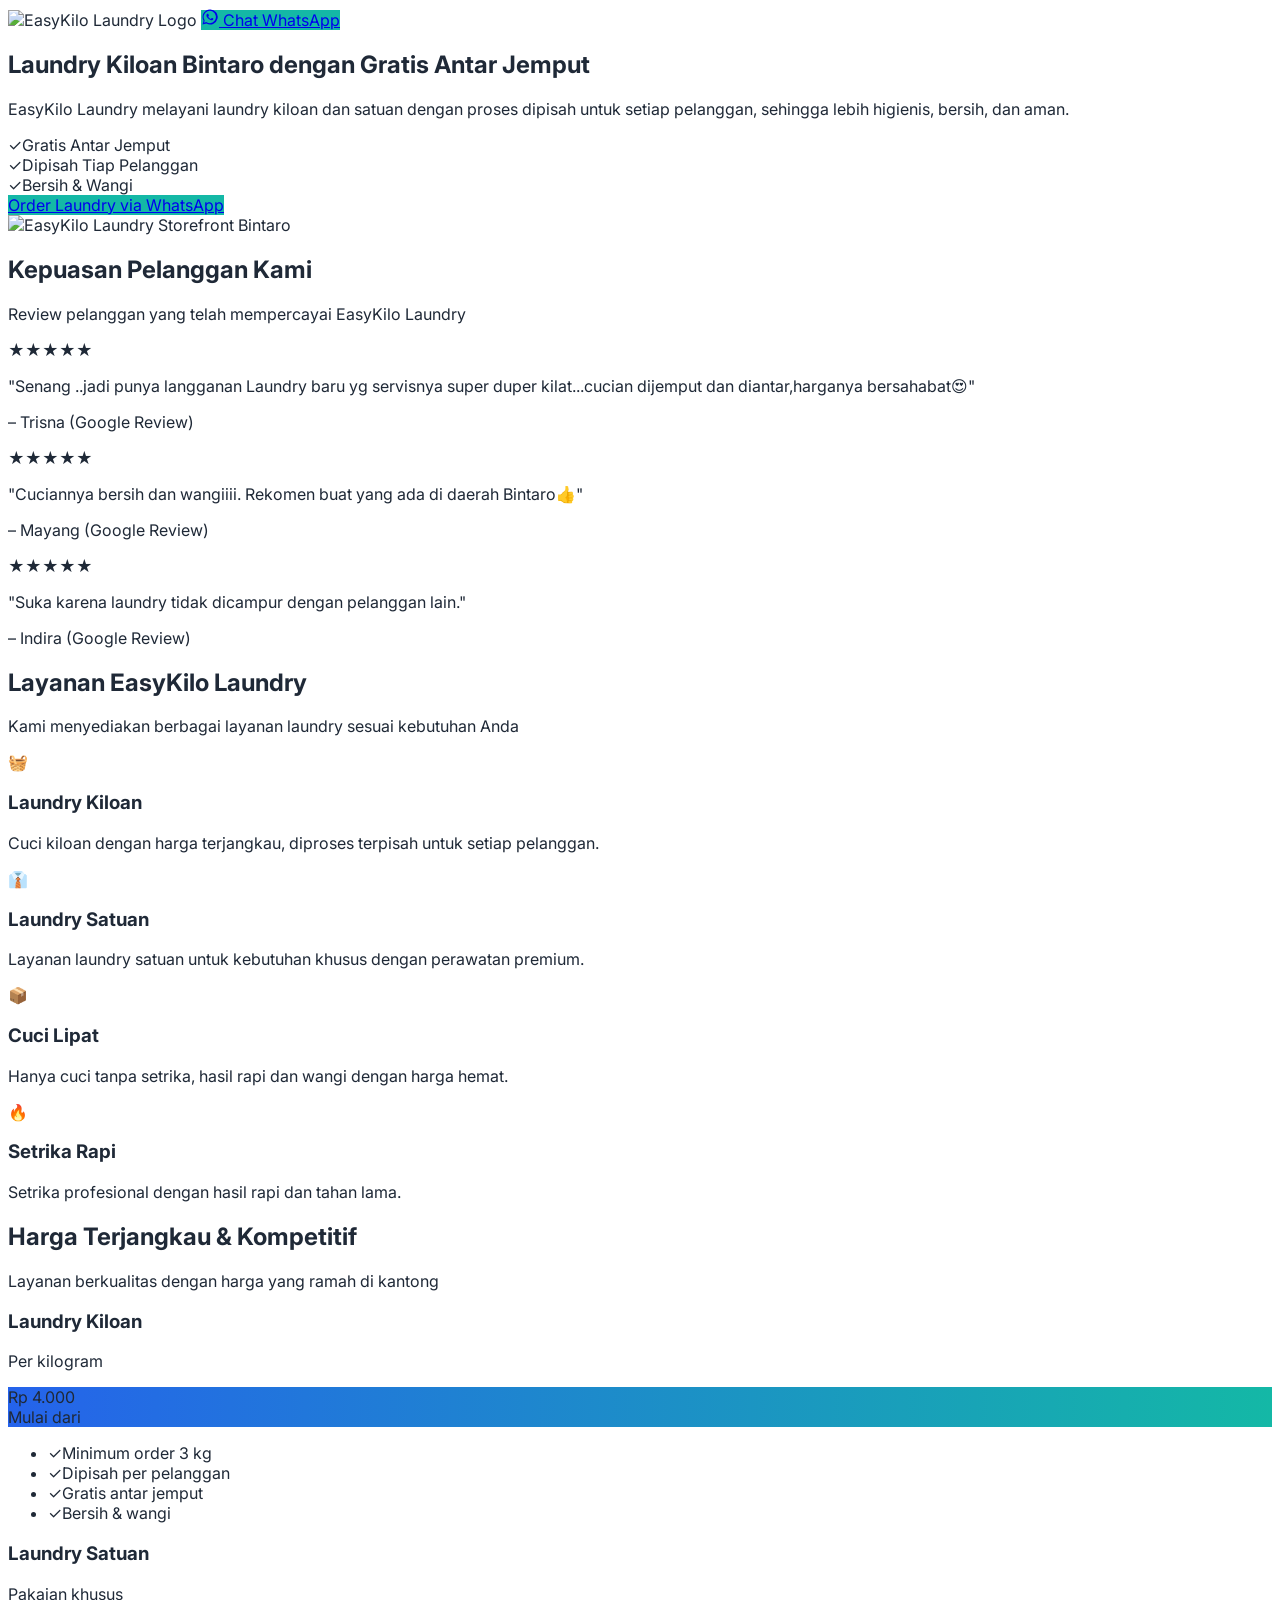
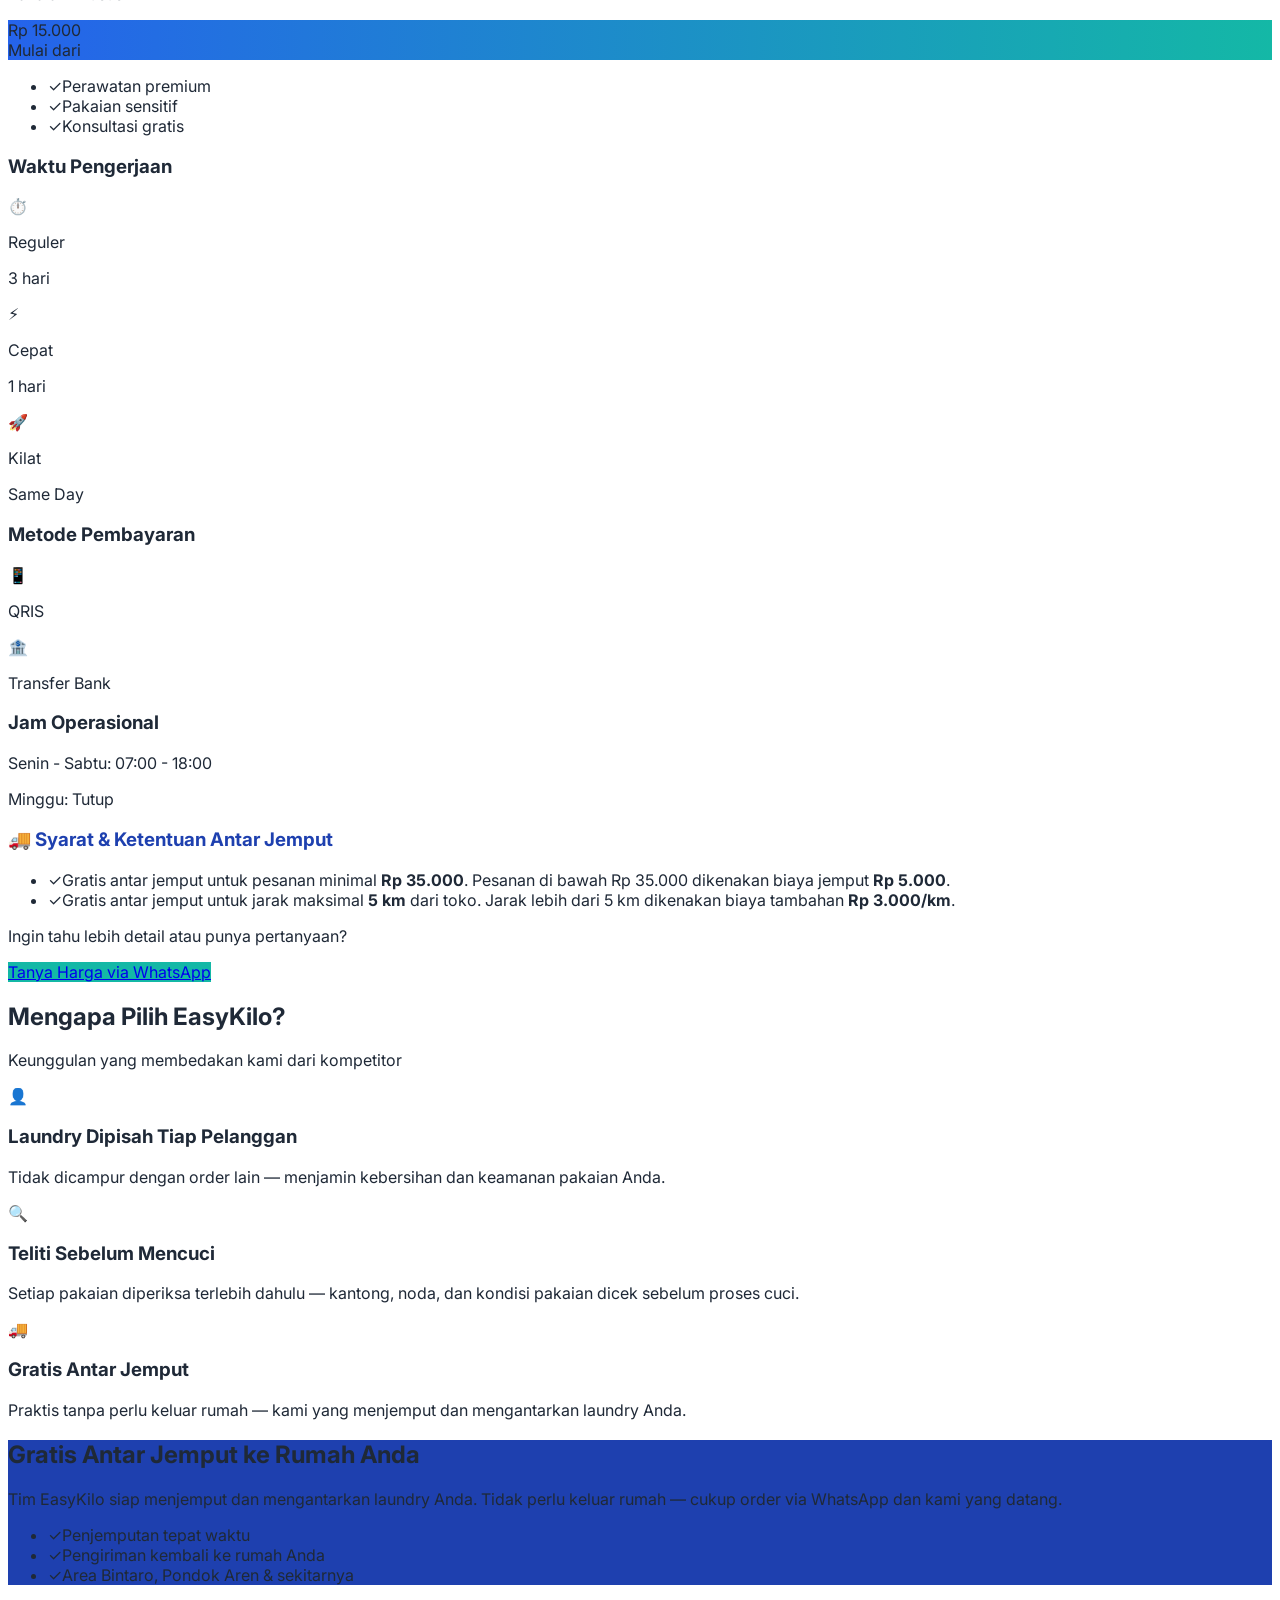
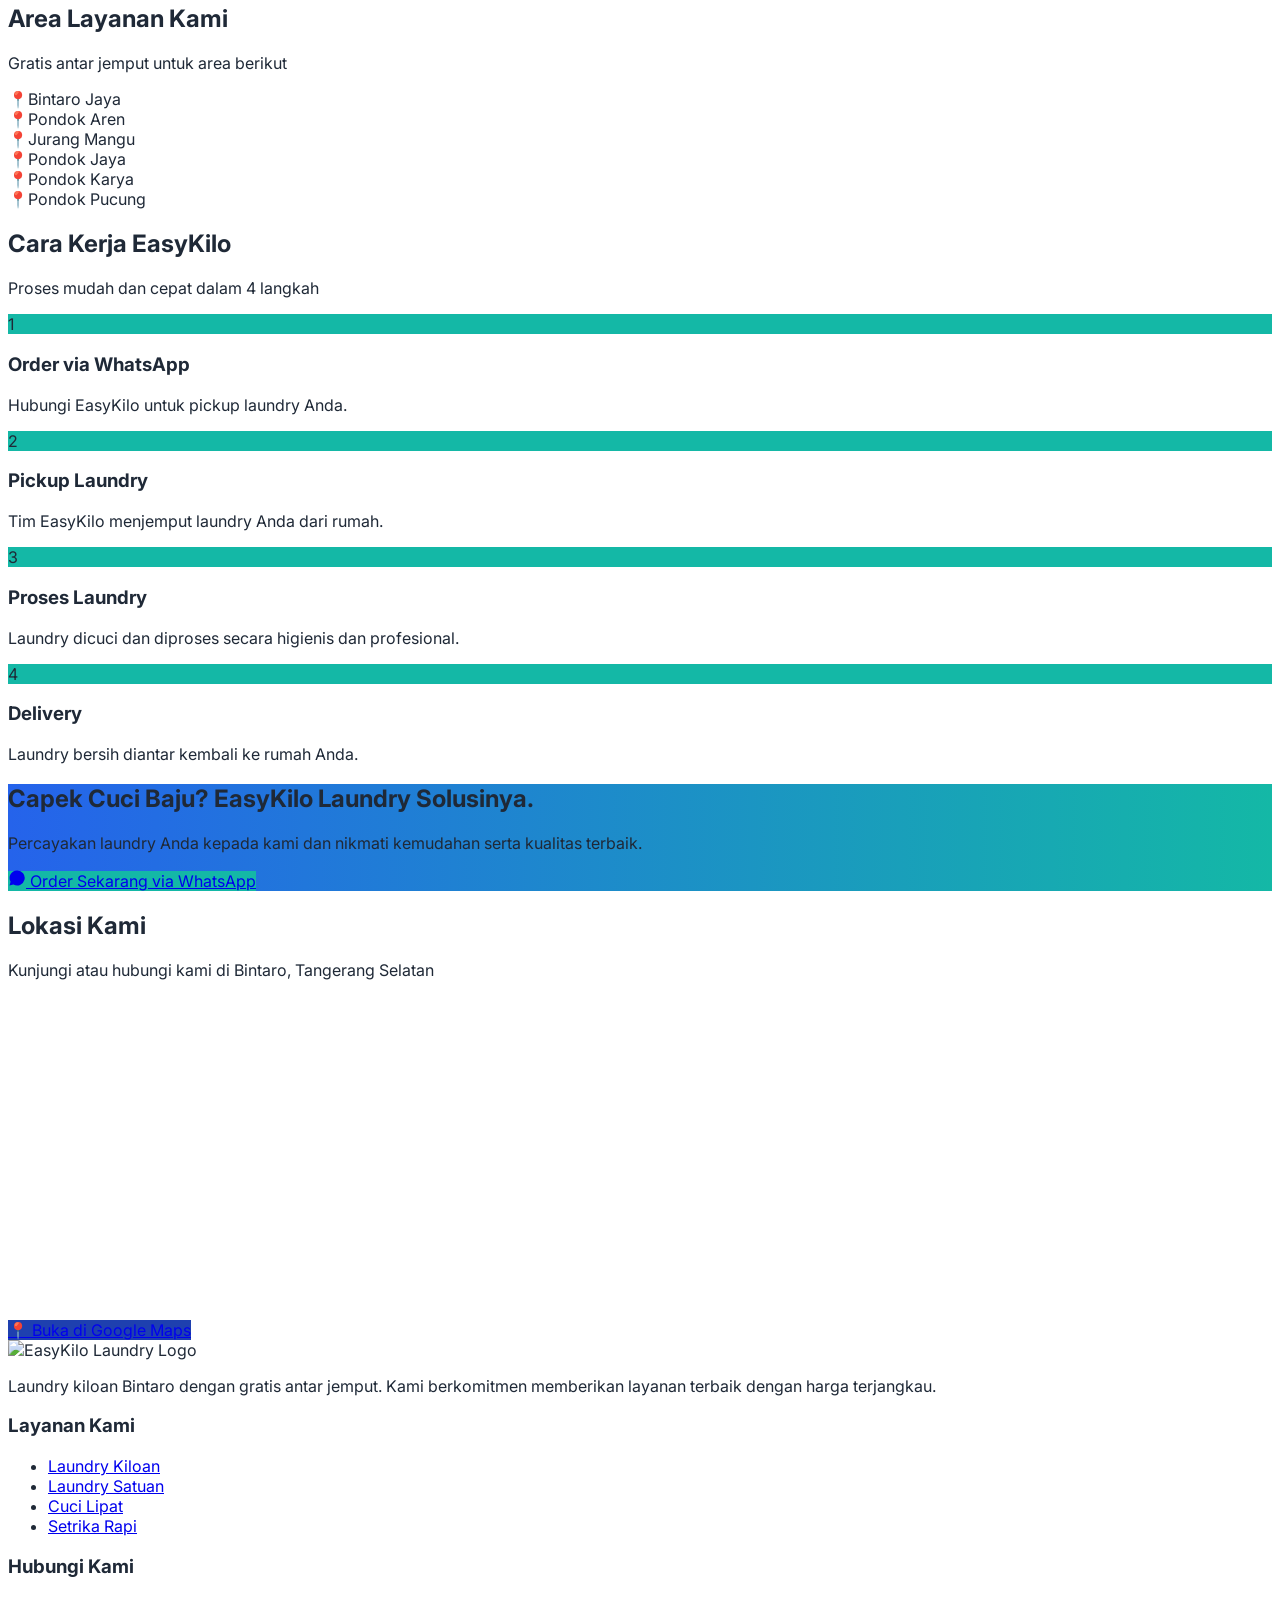
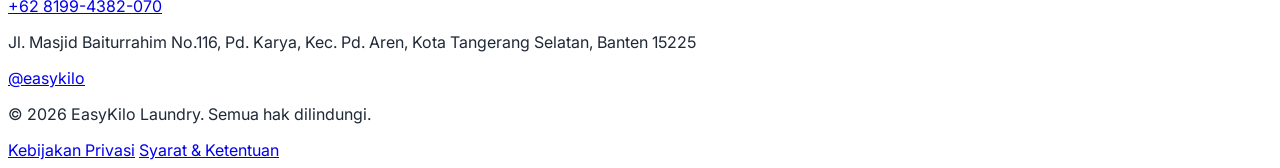
==== index.html @ 299d3d65 "Add EasyKilo Laundry landing page" ====
<!DOCTYPE html>
<html lang="id">
<head>
<meta charset="UTF-8">
<meta name="viewport" content="width=device-width, initial-scale=1.0">
<title>EasyKilo Laundry - Laundry Kiloan Bintaro</title>
<script src="https://cdn.tailwindcss.com"></script>
<link rel="preconnect" href="https://fonts.googleapis.com">
<link href="https://fonts.googleapis.com/css2?family=Inter:wght@400;500;600;700;800&display=swap" rel="stylesheet">
<style>
  :root{
    --primary:#1e40af;
    --accent:#14b8a6;
    --foreground:#1f2937;
    --muted-foreground:#6b7280;
    --border:#e5e7eb;
  }
  body{font-family:'Inter',ui-sans-serif,system-ui,sans-serif;color:var(--foreground);}
  .btn-accent{background:var(--accent);}
  .btn-accent:hover{background:#0d9488;}
  .text-primary{color:var(--primary);}
  .bg-primary{background:var(--primary);}
  .grad-primary-accent{background:linear-gradient(90deg,var(--primary),var(--accent));}
  .grad-hero{background:linear-gradient(90deg,#2563eb,var(--accent));}
</style>
</head>
<body class="bg-white">

<!-- Header -->
<header class="sticky top-0 z-50 bg-white border-b border-gray-200">
  <div class="max-w-6xl mx-auto px-6 py-3 flex items-center justify-between">
    <img src="https://d2xsxph8kpxj0f.cloudfront.net/310519663342687647/k55oYWnVLdCaBTB82cTr8m/EasyKiloLogo_3e64c313.png" alt="EasyKilo Laundry Logo" class="h-10 w-auto">
    <a href="https://wa.me/6281994382070?text=Halo%20EasyKilo%20Laundry%2C%20saya%20ingin%20memesan%20layanan%20laundry."
       class="btn-accent text-white font-semibold px-5 py-2.5 rounded-full flex items-center gap-2 text-sm">
      <svg width="18" height="18" viewBox="0 0 24 24" fill="currentColor"><path d="M12 2a10 10 0 0 0-8.6 15L2 22l5.2-1.4A10 10 0 1 0 12 2zm0 18.2c-1.6 0-3.2-.4-4.5-1.2l-.3-.2-3.1.8.8-3-.2-.3A8.2 8.2 0 1 1 12 20.2zm4.5-6.1c-.2-.1-1.4-.7-1.7-.8-.2-.1-.4-.1-.6.1-.2.2-.6.8-.8 1-.1.2-.3.2-.5.1-.2-.1-1-.4-1.9-1.2-.7-.6-1.2-1.4-1.3-1.6-.1-.2 0-.4.1-.5l.4-.4c.1-.1.2-.3.3-.4.1-.2 0-.3 0-.4-.1-.1-.6-1.4-.8-1.9-.2-.5-.4-.4-.6-.4h-.5c-.2 0-.4.1-.6.3-.2.2-.8.8-.8 1.9s.8 2.2.9 2.4c.1.2 1.6 2.4 3.8 3.4.5.2.9.4 1.3.5.5.2 1 .1 1.4.1.4-.1 1.4-.6 1.6-1.1.2-.5.2-1 .1-1.1-.1-.1-.2-.2-.4-.3z"/></svg>
      Chat WhatsApp
    </a>
  </div>
</header>

<!-- Hero -->
<section class="bg-slate-50">
  <div class="max-w-6xl mx-auto px-6 py-16 grid md:grid-cols-2 gap-10 items-center">
    <div>
      <h1 class="text-4xl md:text-5xl font-extrabold leading-tight mb-6">Laundry Kiloan Bintaro dengan Gratis Antar Jemput</h1>
      <p class="text-gray-600 text-lg mb-6">EasyKilo Laundry melayani laundry kiloan dan satuan dengan proses dipisah untuk setiap pelanggan, sehingga lebih higienis, bersih, dan aman.</p>
      <div class="space-y-3 mb-6">
        <div class="flex items-center gap-3 bg-white border border-gray-200 rounded-full px-5 py-3">
          <span class="text-teal-500">&#10003;</span><span class="font-medium">Gratis Antar Jemput</span>
        </div>
        <div class="flex items-center gap-3 bg-white border border-gray-200 rounded-full px-5 py-3">
          <span class="text-teal-500">&#10003;</span><span class="font-medium">Dipisah Tiap Pelanggan</span>
        </div>
        <div class="flex items-center gap-3 bg-white border border-gray-200 rounded-full px-5 py-3">
          <span class="text-teal-500">&#10003;</span><span class="font-medium">Bersih &amp; Wangi</span>
        </div>
      </div>
      <a href="https://wa.me/6281994382070?text=Halo%20EasyKilo%20Laundry%2C%20saya%20ingin%20memesan%20layanan%20laundry."
         class="btn-accent inline-block text-white font-semibold px-8 py-4 rounded-xl">Order Laundry via WhatsApp</a>
    </div>
    <div>
      <img src="https://d2xsxph8kpxj0f.cloudfront.net/310519663342687647/k55oYWnVLdCaBTB82cTr8m/image0_514cd879.jpeg"
           alt="EasyKilo Laundry Storefront Bintaro" class="rounded-2xl w-full object-cover shadow-lg">
    </div>
  </div>
</section>

<!-- Testimonials -->
<section class="max-w-4xl mx-auto px-6 py-20 text-center">
  <h2 class="text-3xl md:text-4xl font-extrabold mb-3">Kepuasan Pelanggan Kami</h2>
  <p class="text-gray-500 mb-12">Review pelanggan yang telah mempercayai EasyKilo Laundry</p>
  <div class="space-y-6 text-left">
    <div class="border border-gray-200 rounded-2xl p-6">
      <div class="text-yellow-400 text-lg mb-3">&#9733;&#9733;&#9733;&#9733;&#9733;</div>
      <p class="italic text-gray-700 mb-3">"Senang ..jadi punya langganan Laundry baru yg servisnya super duper kilat...cucian dijemput dan diantar,harganya bersahabat&#128525;"</p>
      <p class="font-semibold">– Trisna (Google Review)</p>
    </div>
    <div class="border border-gray-200 rounded-2xl p-6">
      <div class="text-yellow-400 text-lg mb-3">&#9733;&#9733;&#9733;&#9733;&#9733;</div>
      <p class="italic text-gray-700 mb-3">"Cuciannya bersih dan wangiiii. Rekomen buat yang ada di daerah Bintaro&#128077;"</p>
      <p class="font-semibold">– Mayang (Google Review)</p>
    </div>
    <div class="border border-gray-200 rounded-2xl p-6">
      <div class="text-yellow-400 text-lg mb-3">&#9733;&#9733;&#9733;&#9733;&#9733;</div>
      <p class="italic text-gray-700 mb-3">"Suka karena laundry tidak dicampur dengan pelanggan lain."</p>
      <p class="font-semibold">– Indira (Google Review)</p>
    </div>
  </div>
</section>

<!-- Services -->
<section class="bg-slate-50">
  <div class="max-w-6xl mx-auto px-6 py-20 text-center">
    <h2 class="text-3xl md:text-4xl font-extrabold mb-3">Layanan EasyKilo Laundry</h2>
    <p class="text-gray-500 mb-12">Kami menyediakan berbagai layanan laundry sesuai kebutuhan Anda</p>
    <div class="grid md:grid-cols-2 gap-6">
      <div class="bg-white rounded-2xl p-8">
        <div class="text-5xl mb-4">&#129530;</div>
        <h3 class="text-xl font-bold mb-2">Laundry Kiloan</h3>
        <p class="text-gray-500">Cuci kiloan dengan harga terjangkau, diproses terpisah untuk setiap pelanggan.</p>
      </div>
      <div class="bg-white rounded-2xl p-8">
        <div class="text-5xl mb-4">&#128084;</div>
        <h3 class="text-xl font-bold mb-2">Laundry Satuan</h3>
        <p class="text-gray-500">Layanan laundry satuan untuk kebutuhan khusus dengan perawatan premium.</p>
      </div>
      <div class="bg-white rounded-2xl p-8">
        <div class="text-5xl mb-4">&#128230;</div>
        <h3 class="text-xl font-bold mb-2">Cuci Lipat</h3>
        <p class="text-gray-500">Hanya cuci tanpa setrika, hasil rapi dan wangi dengan harga hemat.</p>
      </div>
      <div class="bg-white rounded-2xl p-8">
        <div class="text-5xl mb-4">&#128293;</div>
        <h3 class="text-xl font-bold mb-2">Setrika Rapi</h3>
        <p class="text-gray-500">Setrika profesional dengan hasil rapi dan tahan lama.</p>
      </div>
    </div>
  </div>
</section>

<!-- Pricing -->
<section class="bg-gradient-to-b from-white to-teal-50">
  <div class="max-w-4xl mx-auto px-6 py-20 text-center">
    <h2 class="text-3xl md:text-4xl font-extrabold mb-3">Harga Terjangkau &amp; Kompetitif</h2>
    <p class="text-gray-500 mb-12">Layanan berkualitas dengan harga yang ramah di kantong</p>

    <div class="bg-white rounded-3xl shadow-sm p-8 text-left space-y-10">

      <!-- kiloan -->
      <div class="bg-slate-50 rounded-2xl p-6">
        <h3 class="text-xl font-bold text-center mb-1">Laundry Kiloan</h3>
        <p class="text-gray-500 text-center mb-4">Per kilogram</p>
        <div class="grad-hero rounded-xl text-white text-center py-8 mb-4">
          <div class="text-4xl font-extrabold">Rp 4.000</div>
          <div class="text-sm opacity-90">Mulai dari</div>
        </div>
        <ul class="space-y-2 text-gray-700">
          <li class="flex gap-2 items-center"><span class="text-teal-500">&#10003;</span>Minimum order 3 kg</li>
          <li class="flex gap-2 items-center"><span class="text-teal-500">&#10003;</span>Dipisah per pelanggan</li>
          <li class="flex gap-2 items-center"><span class="text-teal-500">&#10003;</span>Gratis antar jemput</li>
          <li class="flex gap-2 items-center"><span class="text-teal-500">&#10003;</span>Bersih &amp; wangi</li>
        </ul>
      </div>

      <!-- satuan -->
      <div class="bg-slate-50 rounded-2xl p-6">
        <h3 class="text-xl font-bold text-center mb-1">Laundry Satuan</h3>
        <p class="text-gray-500 text-center mb-4">Pakaian khusus</p>
        <div class="grad-hero rounded-xl text-white text-center py-8 mb-4">
          <div class="text-4xl font-extrabold">Rp 15.000</div>
          <div class="text-sm opacity-90">Mulai dari</div>
        </div>
        <ul class="space-y-2 text-gray-700">
          <li class="flex gap-2 items-center"><span class="text-teal-500">&#10003;</span>Perawatan premium</li>
          <li class="flex gap-2 items-center"><span class="text-teal-500">&#10003;</span>Pakaian sensitif</li>
          <li class="flex gap-2 items-center"><span class="text-teal-500">&#10003;</span>Konsultasi gratis</li>
        </ul>
      </div>

      <!-- waktu pengerjaan -->
      <div>
        <h3 class="text-xl font-bold text-center mb-6">Waktu Pengerjaan</h3>
        <div class="grid sm:grid-cols-3 gap-4">
          <div class="border border-gray-200 rounded-xl text-center py-6">
            <div class="text-3xl mb-2">&#9201;&#65039;</div>
            <p class="font-semibold">Reguler</p>
            <p class="text-teal-500 font-bold text-lg">3 hari</p>
          </div>
          <div class="border border-gray-200 rounded-xl text-center py-6">
            <div class="text-3xl mb-2">&#9889;</div>
            <p class="font-semibold">Cepat</p>
            <p class="text-teal-500 font-bold text-lg">1 hari</p>
          </div>
          <div class="border border-gray-200 rounded-xl text-center py-6">
            <div class="text-3xl mb-2">&#128640;</div>
            <p class="font-semibold">Kilat</p>
            <p class="text-teal-500 font-bold text-lg">Same Day</p>
          </div>
        </div>
      </div>

      <div class="grid sm:grid-cols-2 gap-6">
        <div>
          <h3 class="font-bold mb-3">Metode Pembayaran</h3>
          <div class="flex gap-6">
            <div class="text-center"><div class="text-2xl">&#128241;</div><p class="text-sm">QRIS</p></div>
            <div class="text-center"><div class="text-2xl">&#127974;</div><p class="text-sm">Transfer Bank</p></div>
          </div>
        </div>
        <div>
          <h3 class="font-bold mb-3">Jam Operasional</h3>
          <p class="text-sm text-gray-600">Senin - Sabtu: <span class="font-semibold text-gray-900">07:00 - 18:00</span></p>
          <p class="text-sm text-gray-600">Minggu: <span class="font-semibold text-gray-900">Tutup</span></p>
        </div>
      </div>

      <div class="bg-blue-50 border border-blue-100 rounded-2xl p-6">
        <h3 class="text-primary font-bold flex items-center gap-2 mb-3">&#128666; Syarat &amp; Ketentuan Antar Jemput</h3>
        <ul class="space-y-2 text-gray-700 text-sm">
          <li class="flex gap-2"><span class="text-teal-500">&#10003;</span>Gratis antar jemput untuk pesanan minimal <b>Rp 35.000</b>. Pesanan di bawah Rp 35.000 dikenakan biaya jemput <b>Rp 5.000</b>.</li>
          <li class="flex gap-2"><span class="text-teal-500">&#10003;</span>Gratis antar jemput untuk jarak maksimal <b>5 km</b> dari toko. Jarak lebih dari 5 km dikenakan biaya tambahan <b>Rp 3.000/km</b>.</li>
        </ul>
      </div>

      <div class="text-center">
        <p class="text-gray-600 mb-4">Ingin tahu lebih detail atau punya pertanyaan?</p>
        <a href="https://wa.me/6281994382070?text=Halo%20EasyKilo%20Laundry%2C%20saya%20ingin%20memesan%20layanan%20laundry."
           class="btn-accent inline-block text-white font-semibold px-8 py-4 rounded-xl">Tanya Harga via WhatsApp</a>
      </div>
    </div>
  </div>
</section>

<!-- Why choose us -->
<section class="max-w-6xl mx-auto px-6 py-20 text-center">
  <h2 class="text-3xl md:text-4xl font-extrabold mb-3">Mengapa Pilih EasyKilo?</h2>
  <p class="text-gray-500 mb-12">Keunggulan yang membedakan kami dari kompetitor</p>
  <div class="grid md:grid-cols-3 gap-6 text-left">
    <div class="border border-gray-200 rounded-2xl p-8">
      <div class="text-teal-500 text-3xl mb-4">&#128100;</div>
      <h3 class="font-bold text-lg mb-2">Laundry Dipisah Tiap Pelanggan</h3>
      <p class="text-gray-500">Tidak dicampur dengan order lain — menjamin kebersihan dan keamanan pakaian Anda.</p>
    </div>
    <div class="border border-gray-200 rounded-2xl p-8">
      <div class="text-teal-500 text-3xl mb-4">&#128269;</div>
      <h3 class="font-bold text-lg mb-2">Teliti Sebelum Mencuci</h3>
      <p class="text-gray-500">Setiap pakaian diperiksa terlebih dahulu — kantong, noda, dan kondisi pakaian dicek sebelum proses cuci.</p>
    </div>
    <div class="border border-gray-200 rounded-2xl p-8">
      <div class="text-teal-500 text-3xl mb-4">&#128666;</div>
      <h3 class="font-bold text-lg mb-2">Gratis Antar Jemput</h3>
      <p class="text-gray-500">Praktis tanpa perlu keluar rumah — kami yang menjemput dan mengantarkan laundry Anda.</p>
    </div>
  </div>
</section>

<!-- Free pickup banner -->
<section class="bg-primary text-white">
  <div class="max-w-6xl mx-auto px-6 py-16">
    <h2 class="text-3xl md:text-4xl font-extrabold mb-4">Gratis Antar Jemput ke Rumah Anda</h2>
    <p class="text-blue-100 mb-6 max-w-2xl">Tim EasyKilo siap menjemput dan mengantarkan laundry Anda. Tidak perlu keluar rumah — cukup order via WhatsApp dan kami yang datang.</p>
    <ul class="space-y-3">
      <li class="flex gap-2 items-center"><span class="text-teal-300">&#10003;</span>Penjemputan tepat waktu</li>
      <li class="flex gap-2 items-center"><span class="text-teal-300">&#10003;</span>Pengiriman kembali ke rumah Anda</li>
      <li class="flex gap-2 items-center"><span class="text-teal-300">&#10003;</span>Area Bintaro, Pondok Aren &amp; sekitarnya</li>
    </ul>
  </div>
</section>

<!-- Service area -->
<section class="bg-slate-50">
  <div class="max-w-4xl mx-auto px-6 py-20 text-center">
    <h2 class="text-3xl md:text-4xl font-extrabold mb-3">Area Layanan Kami</h2>
    <p class="text-gray-500 mb-10">Gratis antar jemput untuk area berikut</p>
    <div class="grid sm:grid-cols-2 gap-4 text-left">
      <div class="flex items-center gap-3 bg-blue-50 rounded-xl px-5 py-4"><span class="text-primary">&#128205;</span><span class="font-medium">Bintaro Jaya</span></div>
      <div class="flex items-center gap-3 bg-blue-50 rounded-xl px-5 py-4"><span class="text-primary">&#128205;</span><span class="font-medium">Pondok Aren</span></div>
      <div class="flex items-center gap-3 bg-blue-50 rounded-xl px-5 py-4"><span class="text-primary">&#128205;</span><span class="font-medium">Jurang Mangu</span></div>
      <div class="flex items-center gap-3 bg-blue-50 rounded-xl px-5 py-4"><span class="text-primary">&#128205;</span><span class="font-medium">Pondok Jaya</span></div>
      <div class="flex items-center gap-3 bg-blue-50 rounded-xl px-5 py-4"><span class="text-primary">&#128205;</span><span class="font-medium">Pondok Karya</span></div>
      <div class="flex items-center gap-3 bg-blue-50 rounded-xl px-5 py-4"><span class="text-primary">&#128205;</span><span class="font-medium">Pondok Pucung</span></div>
    </div>
  </div>
</section>

<!-- How it works -->
<section class="max-w-5xl mx-auto px-6 py-20 text-center">
  <h2 class="text-3xl md:text-4xl font-extrabold mb-3">Cara Kerja EasyKilo</h2>
  <p class="text-gray-500 mb-12">Proses mudah dan cepat dalam 4 langkah</p>
  <div class="space-y-6 text-center">
    <div class="border-2 border-teal-400 rounded-2xl p-8">
      <div class="w-12 h-12 mx-auto mb-4 rounded-full btn-accent text-white font-bold flex items-center justify-center">1</div>
      <h3 class="font-bold text-lg mb-2">Order via WhatsApp</h3>
      <p class="text-gray-500">Hubungi EasyKilo untuk pickup laundry Anda.</p>
    </div>
    <div class="border-2 border-teal-400 rounded-2xl p-8">
      <div class="w-12 h-12 mx-auto mb-4 rounded-full btn-accent text-white font-bold flex items-center justify-center">2</div>
      <h3 class="font-bold text-lg mb-2">Pickup Laundry</h3>
      <p class="text-gray-500">Tim EasyKilo menjemput laundry Anda dari rumah.</p>
    </div>
    <div class="border-2 border-teal-400 rounded-2xl p-8">
      <div class="w-12 h-12 mx-auto mb-4 rounded-full btn-accent text-white font-bold flex items-center justify-center">3</div>
      <h3 class="font-bold text-lg mb-2">Proses Laundry</h3>
      <p class="text-gray-500">Laundry dicuci dan diproses secara higienis dan profesional.</p>
    </div>
    <div class="border-2 border-teal-400 rounded-2xl p-8">
      <div class="w-12 h-12 mx-auto mb-4 rounded-full btn-accent text-white font-bold flex items-center justify-center">4</div>
      <h3 class="font-bold text-lg mb-2">Delivery</h3>
      <p class="text-gray-500">Laundry bersih diantar kembali ke rumah Anda.</p>
    </div>
  </div>
</section>

<!-- CTA -->
<section class="grad-hero text-white text-center">
  <div class="max-w-3xl mx-auto px-6 py-20">
    <h2 class="text-3xl md:text-4xl font-extrabold mb-4">Capek Cuci Baju? EasyKilo Laundry Solusinya.</h2>
    <p class="text-blue-50 mb-8">Percayakan laundry Anda kepada kami dan nikmati kemudahan serta kualitas terbaik.</p>
    <a href="https://wa.me/6281994382070?text=Halo%20EasyKilo%20Laundry%2C%20saya%20ingin%20memesan%20layanan%20laundry."
       class="btn-accent inline-flex items-center gap-2 text-white font-semibold px-8 py-4 rounded-xl">
      <svg width="18" height="18" viewBox="0 0 24 24" fill="currentColor"><path d="M12 2a10 10 0 0 0-8.6 15L2 22l5.2-1.4A10 10 0 1 0 12 2z"/></svg>
      Order Sekarang via WhatsApp
    </a>
  </div>
</section>

<!-- Location -->
<section class="max-w-4xl mx-auto px-6 py-20 text-center">
  <h2 class="text-3xl md:text-4xl font-extrabold mb-3">Lokasi Kami</h2>
  <p class="text-gray-500 mb-8">Kunjungi atau hubungi kami di Bintaro, Tangerang Selatan</p>
  <div class="rounded-2xl overflow-hidden border border-gray-200 mb-6">
    <iframe
      title="Lokasi EasyKilo Laundry"
      src="https://www.google.com/maps?q=Jl.+Masjid+Baiturrahim+No.116,+Pd.+Karya,+Kec.+Pd.+Aren,+Kota+Tangerang+Selatan,+Banten+15225&output=embed"
      width="100%" height="320" style="border:0" loading="lazy"></iframe>
  </div>
  <a href="https://maps.app.goo.gl/ArpCv793omY31z9A6"
     class="bg-primary inline-flex items-center gap-2 text-white font-semibold px-8 py-4 rounded-xl">
    &#128205; Buka di Google Maps
  </a>
</section>

<!-- Footer -->
<footer class="bg-slate-900 text-gray-300">
  <div class="max-w-6xl mx-auto px-6 py-16 grid md:grid-cols-3 gap-10">
    <div>
      <img src="https://d2xsxph8kpxj0f.cloudfront.net/310519663342687647/k55oYWnVLdCaBTB82cTr8m/EasyKiloLogo_3e64c313.png" alt="EasyKilo Laundry Logo" class="h-10 w-auto mb-4">
      <p class="text-sm text-gray-400">Laundry kiloan Bintaro dengan gratis antar jemput. Kami berkomitmen memberikan layanan terbaik dengan harga terjangkau.</p>
    </div>
    <div>
      <h3 class="text-white font-bold mb-4">Layanan Kami</h3>
      <ul class="space-y-2 text-sm">
        <li><a href="#" class="hover:text-white">Laundry Kiloan</a></li>
        <li><a href="#" class="hover:text-white">Laundry Satuan</a></li>
        <li><a href="#" class="hover:text-white">Cuci Lipat</a></li>
        <li><a href="#" class="hover:text-white">Setrika Rapi</a></li>
      </ul>
    </div>
    <div>
      <h3 class="text-white font-bold mb-4">Hubungi Kami</h3>
      <p class="text-sm mb-2">
        <a href="https://wa.me/6281994382070?text=Halo%20EasyKilo%20Laundry%2C%20saya%20ingin%20memesan%20layanan%20laundry." class="hover:text-white">+62 8199-4382-070</a>
      </p>
      <p class="text-sm mb-2">Jl. Masjid Baiturrahim No.116, Pd. Karya, Kec. Pd. Aren, Kota Tangerang Selatan, Banten 15225</p>
      <p class="text-sm"><a href="https://www.instagram.com/easykilo/" class="hover:text-white">@easykilo</a></p>
    </div>
  </div>
  <div class="border-t border-slate-800">
    <div class="max-w-6xl mx-auto px-6 py-6 flex flex-col sm:flex-row justify-between items-center gap-3 text-xs text-gray-500">
      <p>&copy; 2026 EasyKilo Laundry. Semua hak dilindungi.</p>
      <div class="flex gap-4">
        <a href="/privacy-policy" class="hover:text-white">Kebijakan Privasi</a>
        <a href="/terms-of-service" class="hover:text-white">Syarat &amp; Ketentuan</a>
      </div>
    </div>
  </div>
</footer>

</body>
</html>
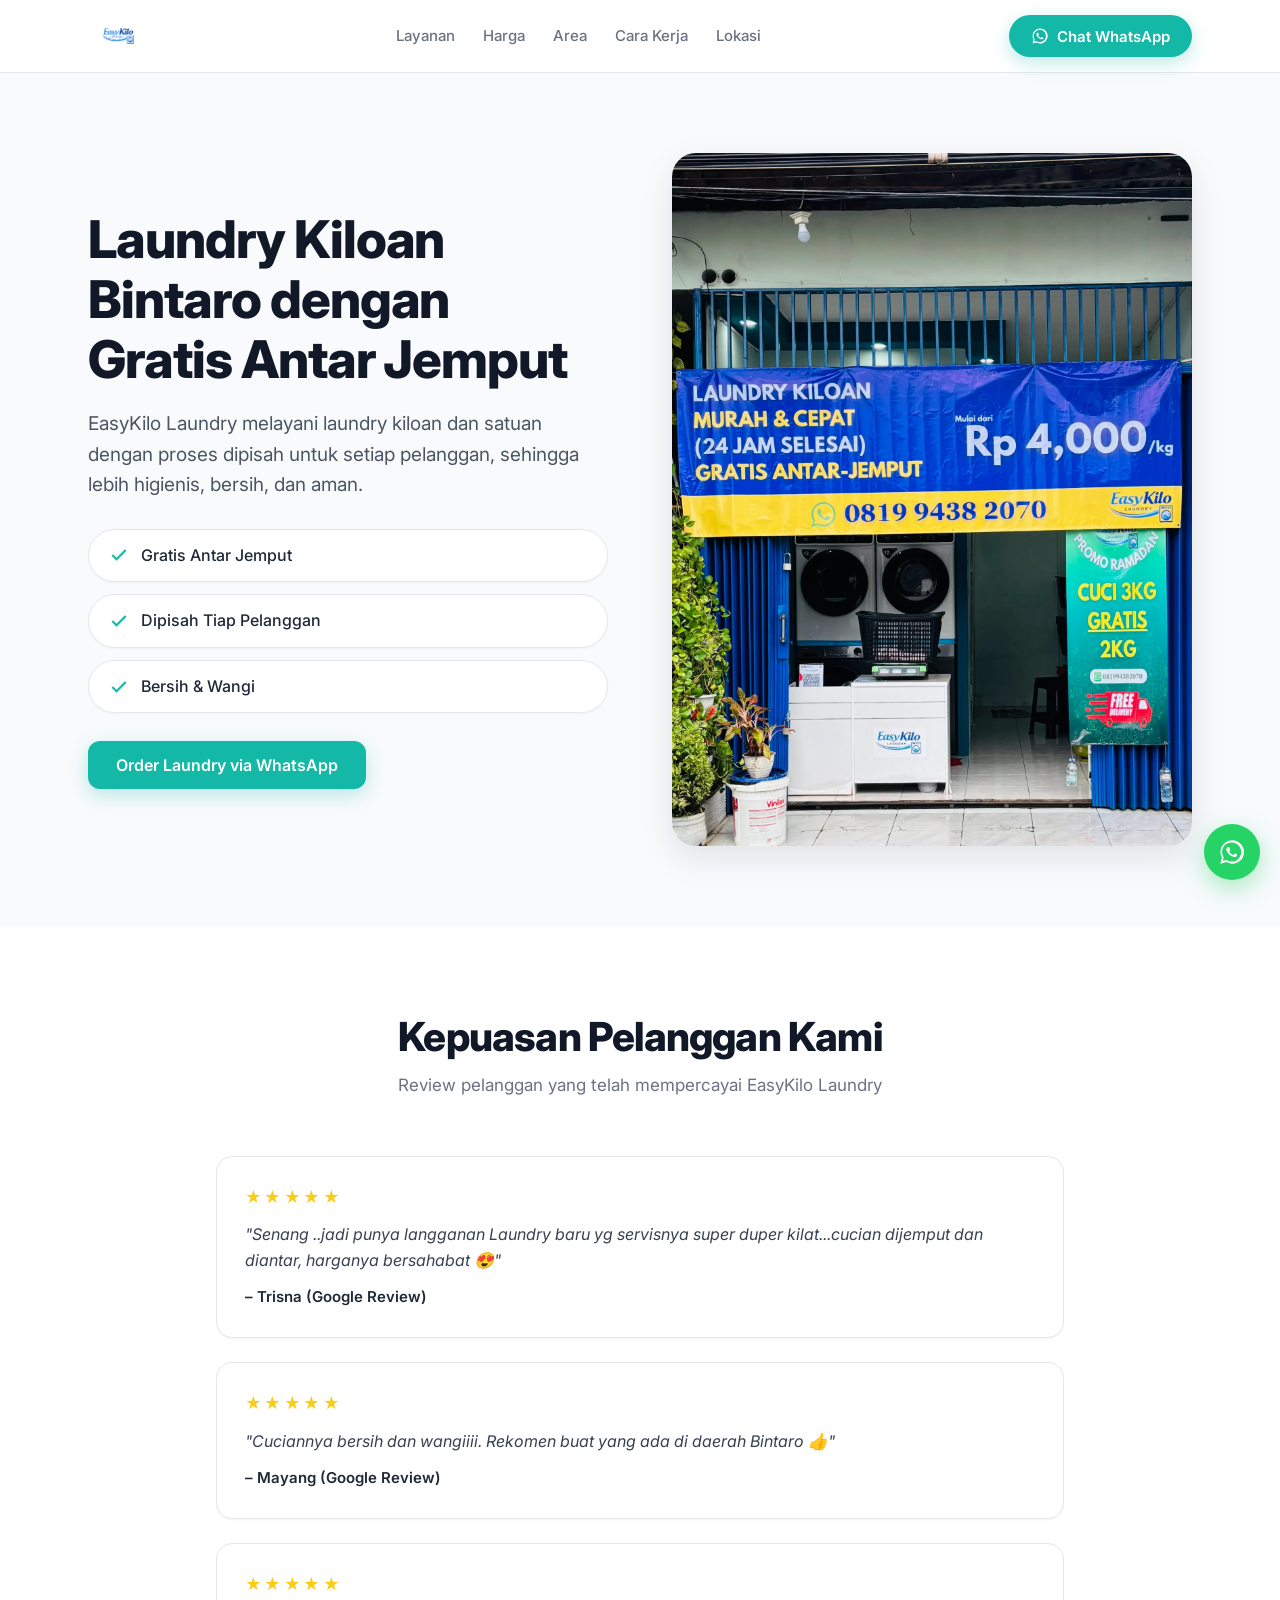
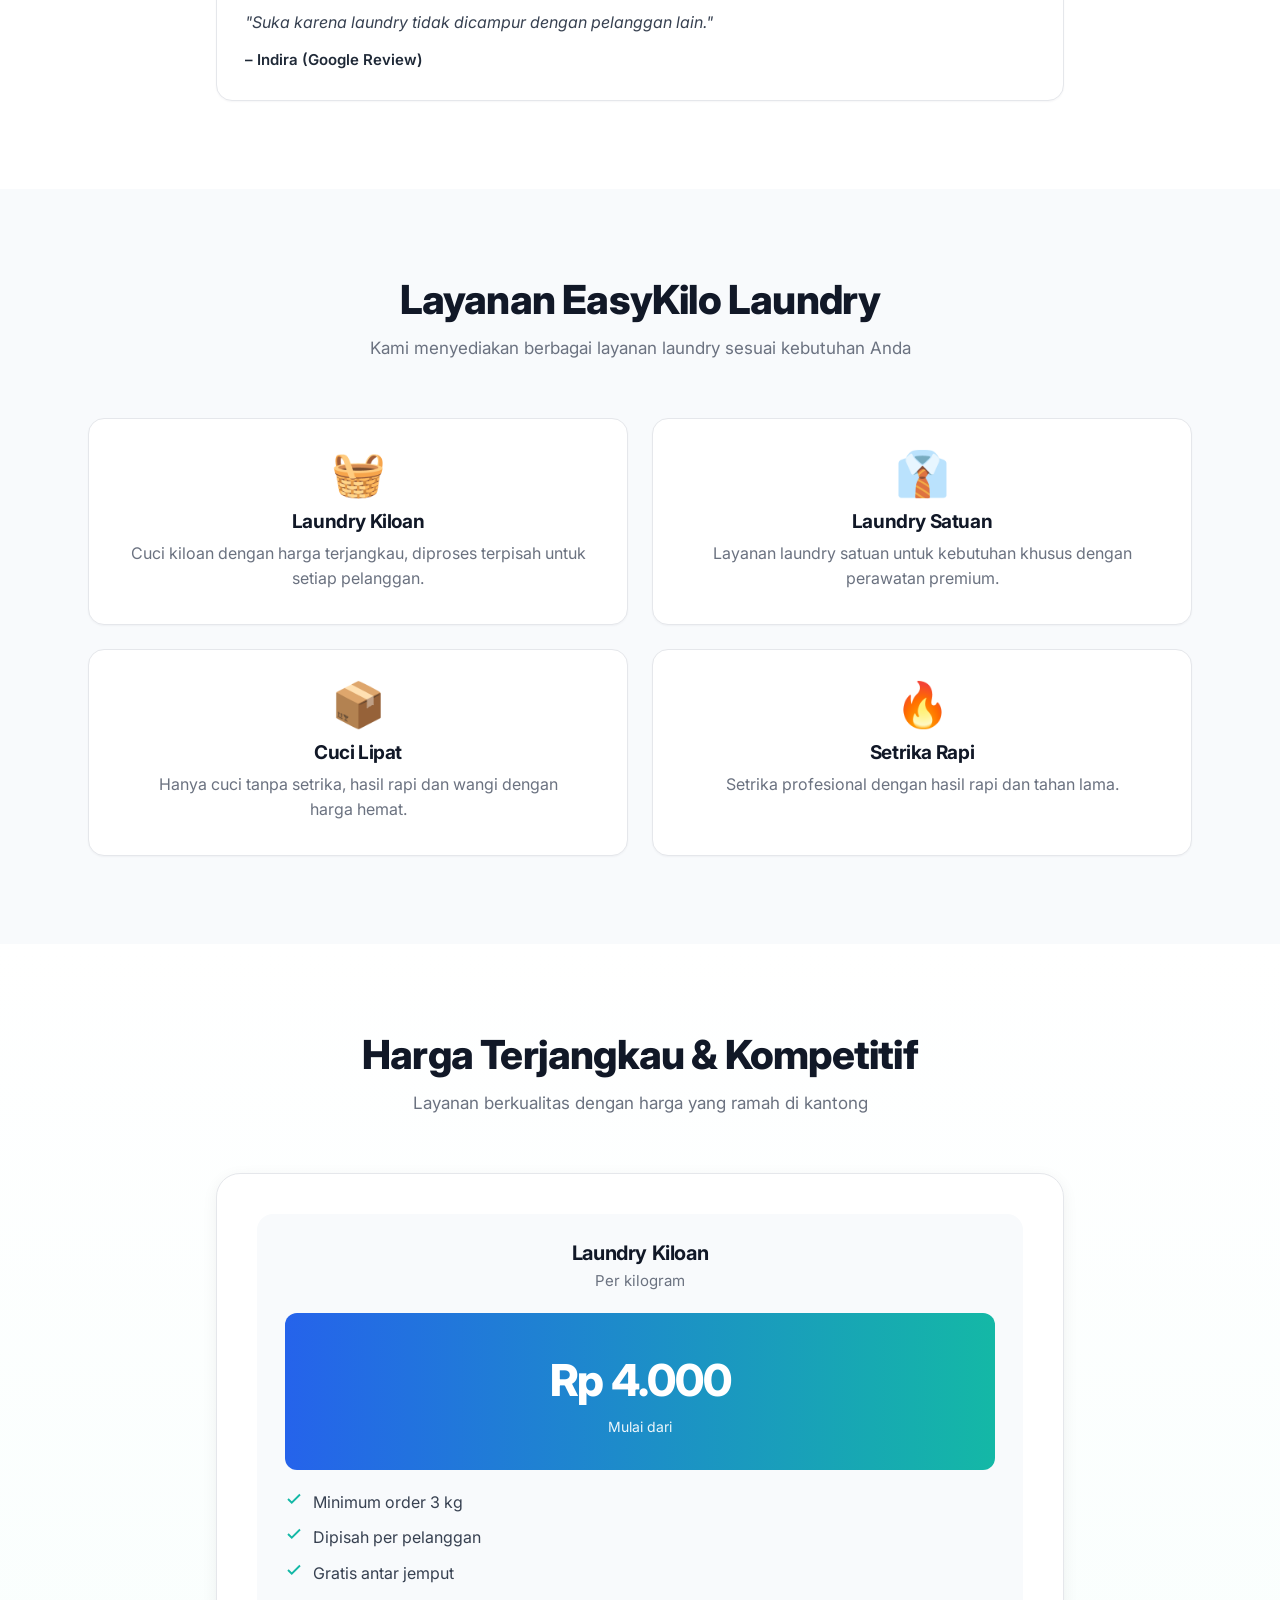
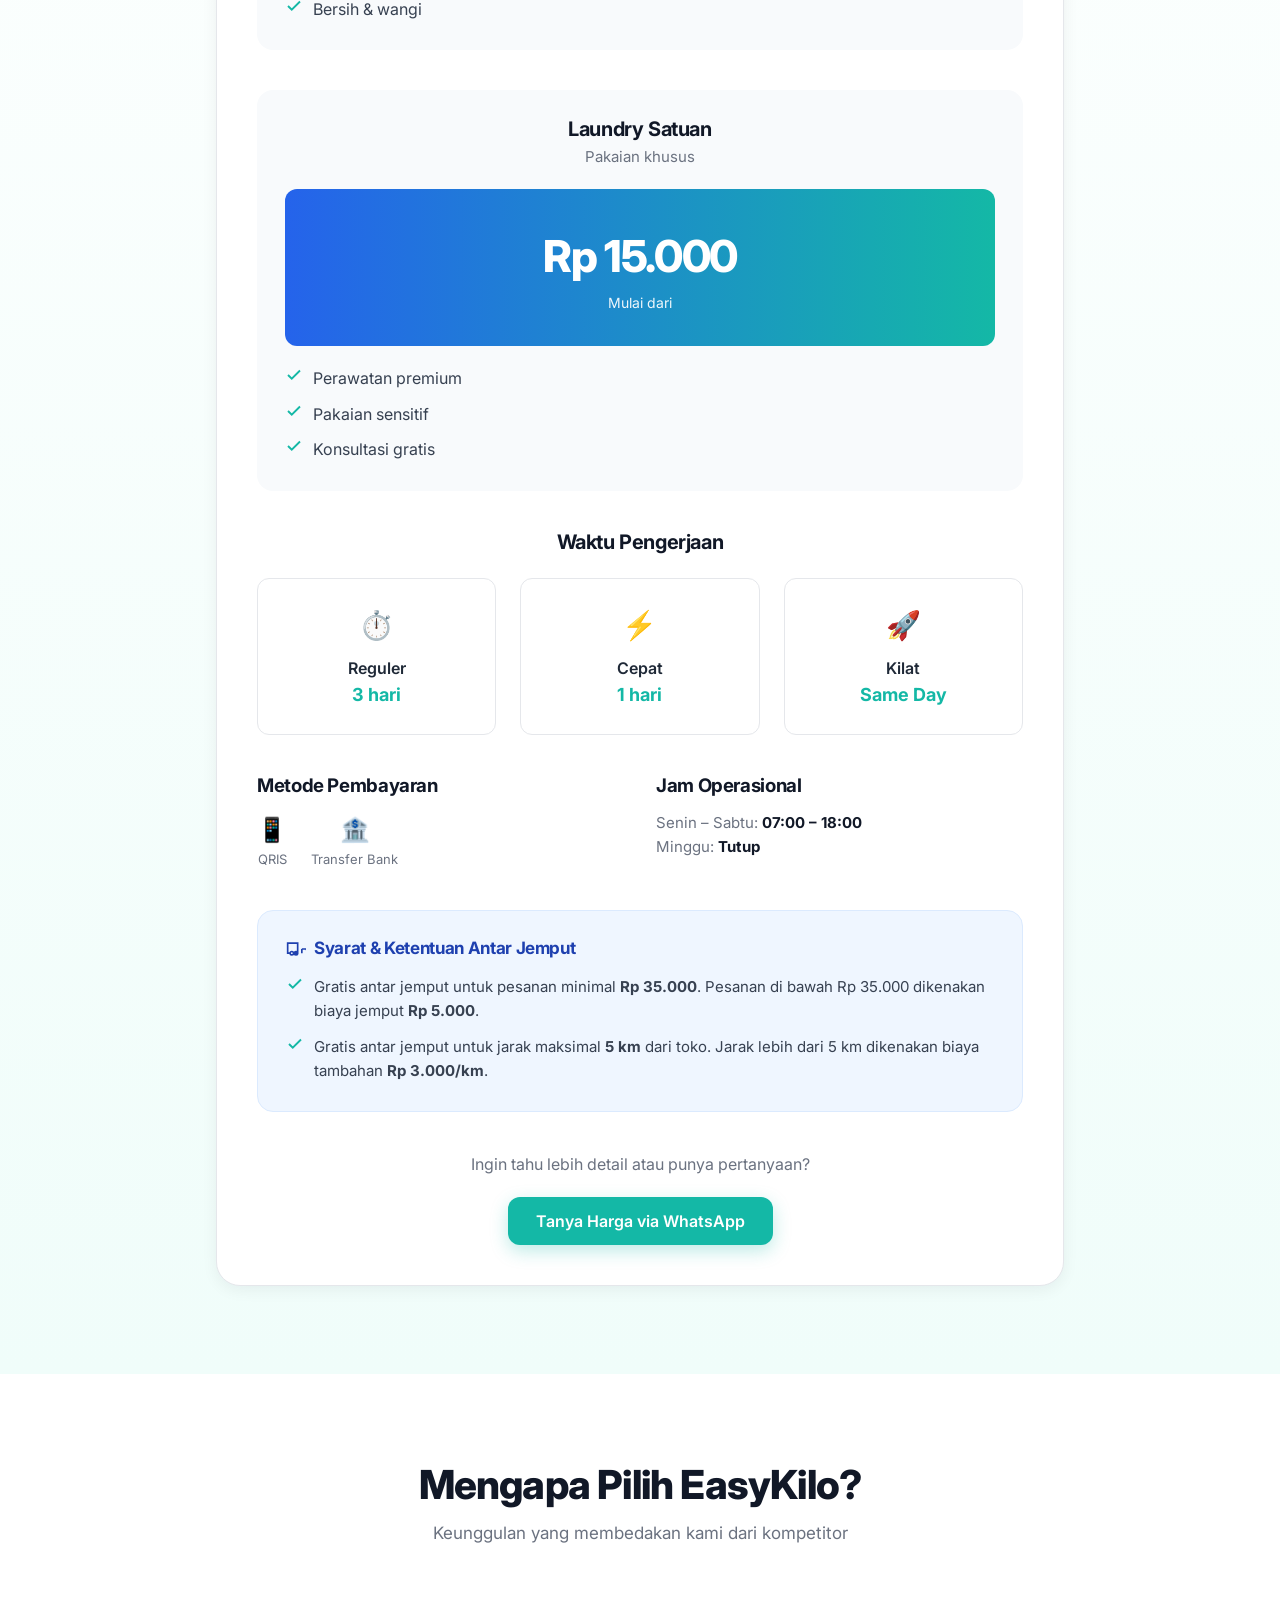
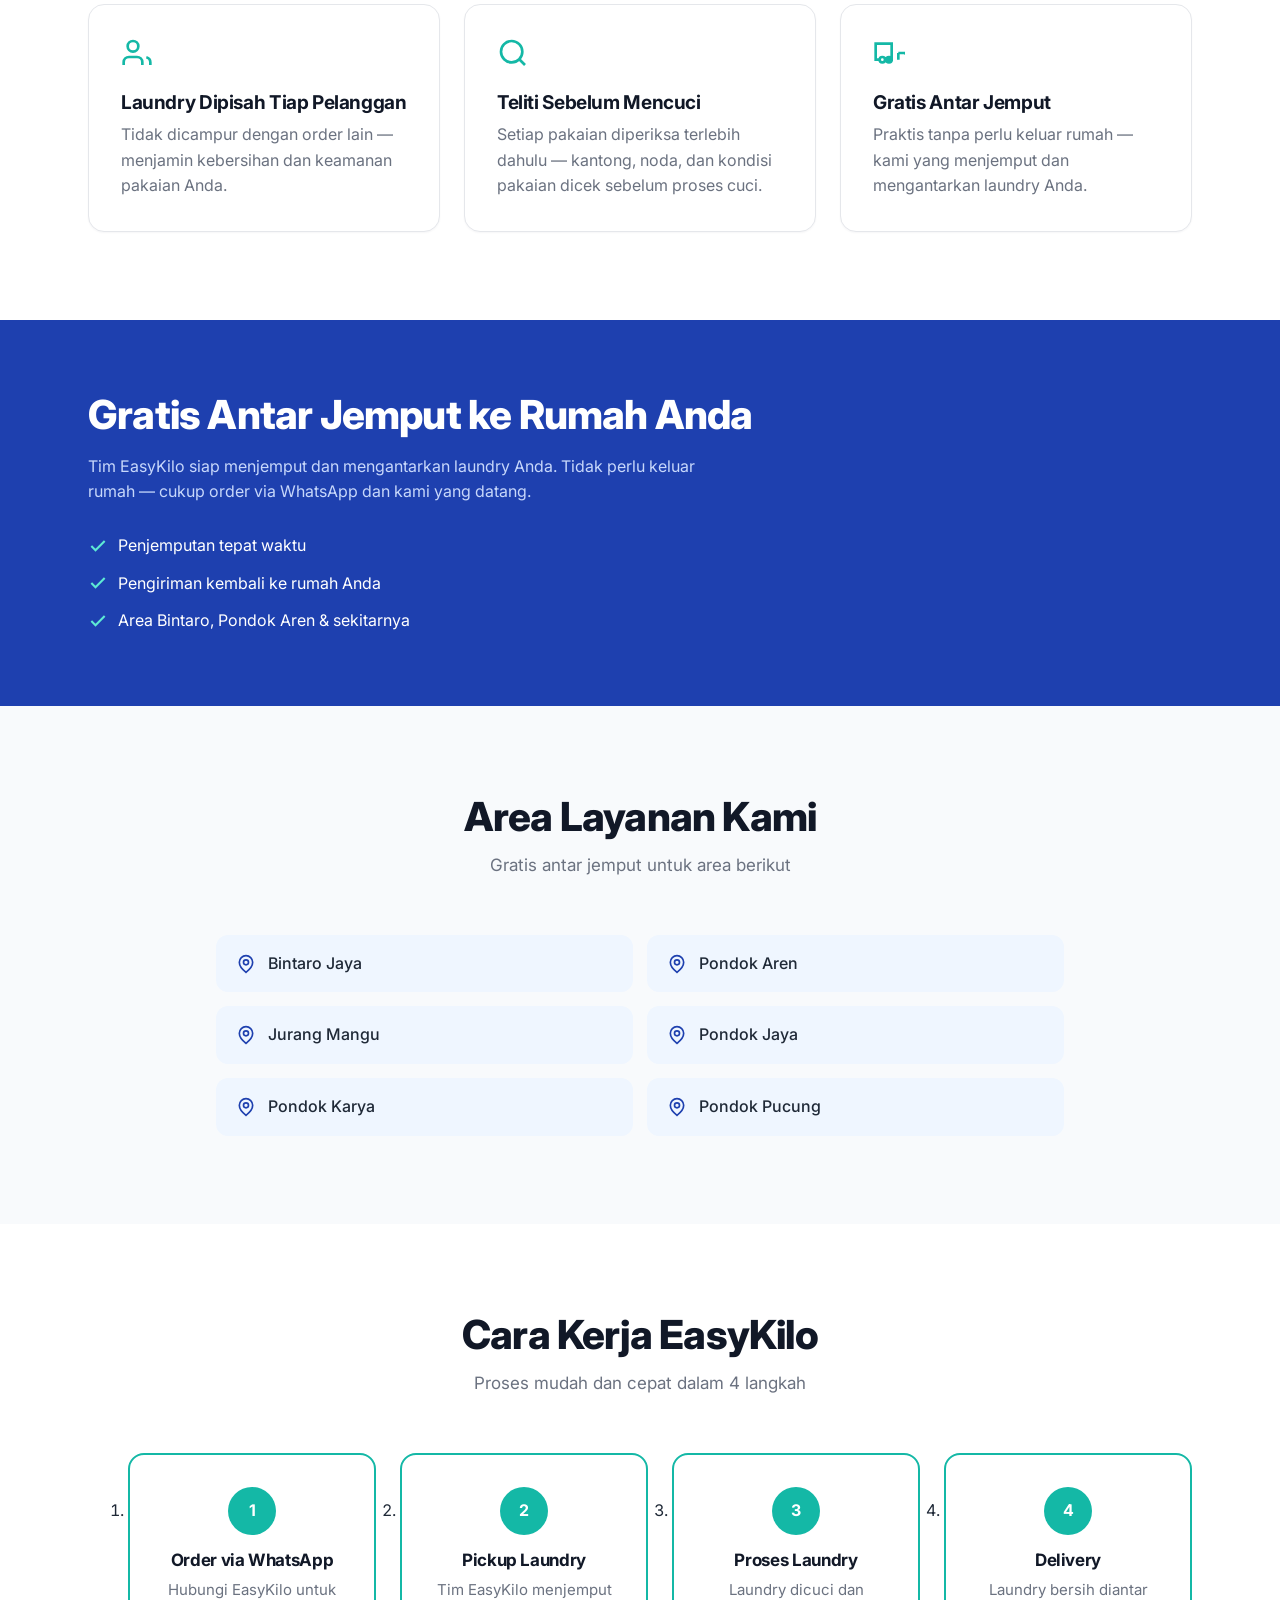
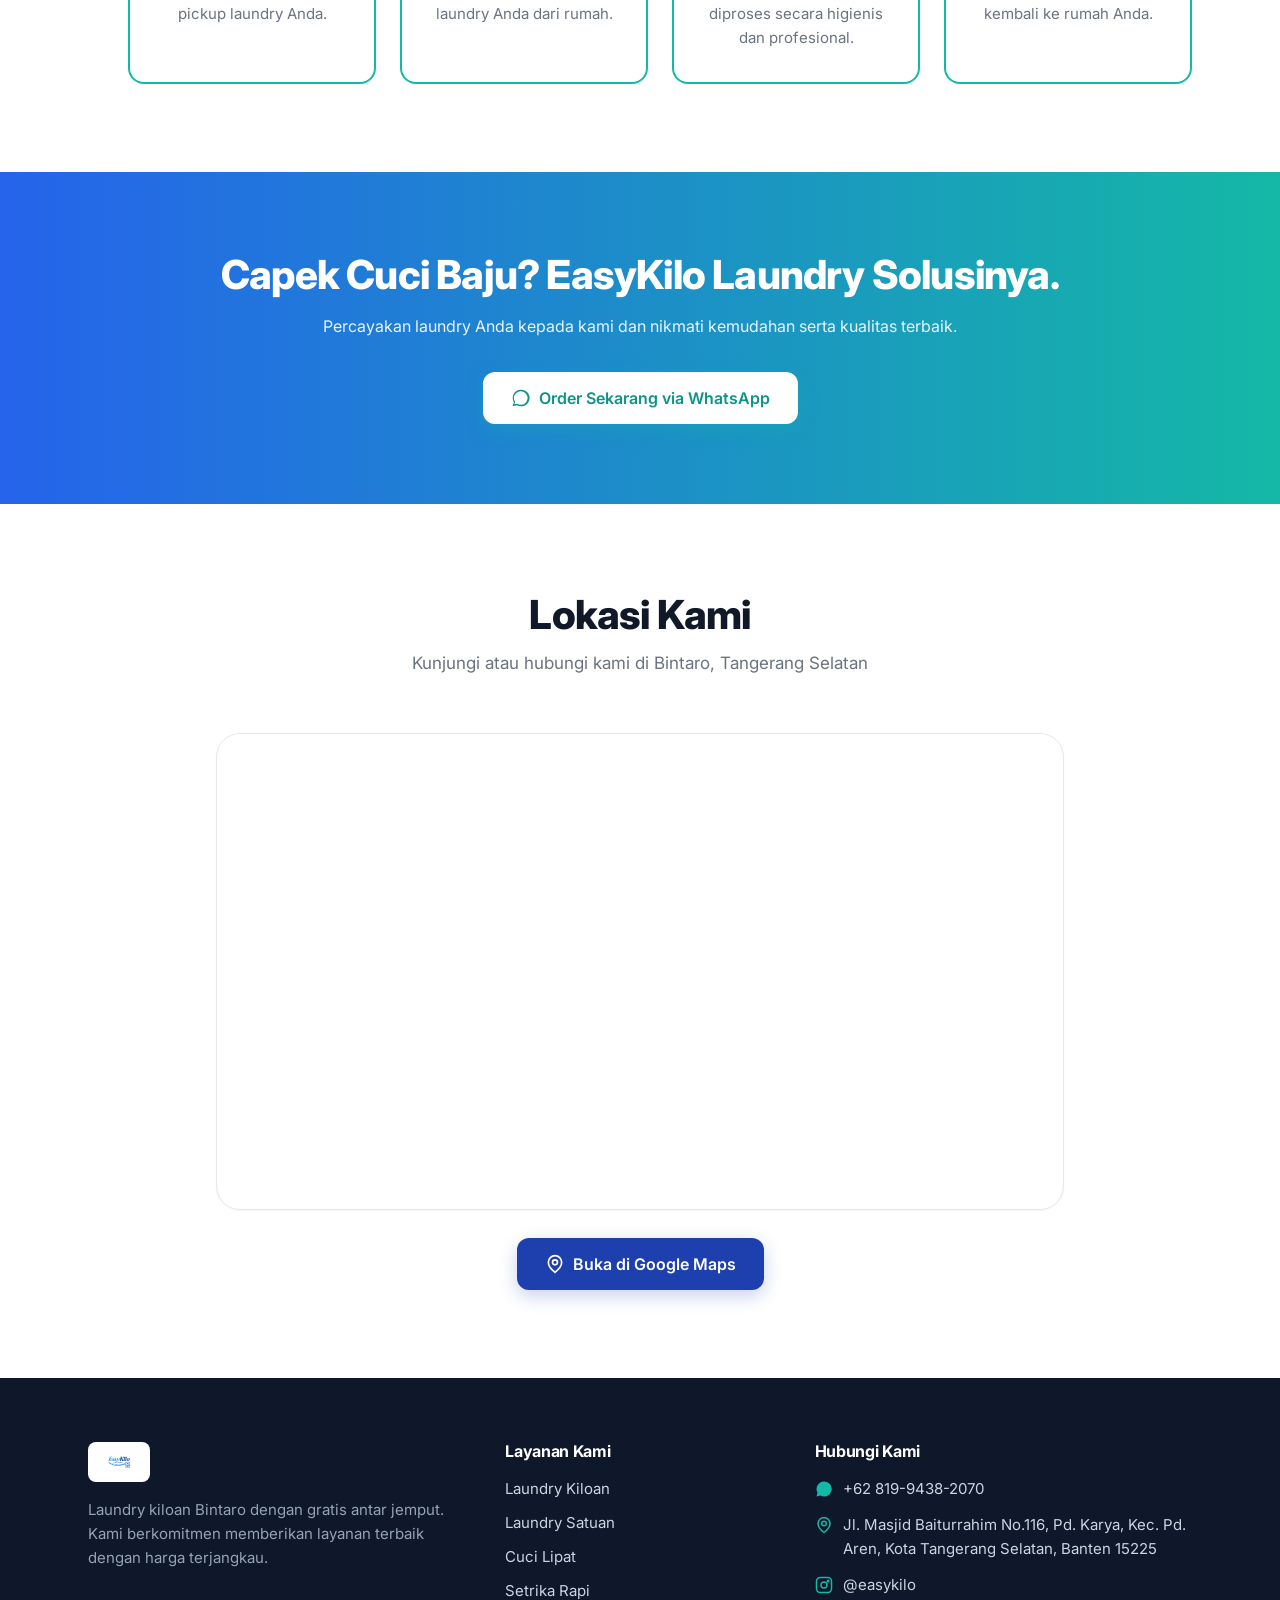
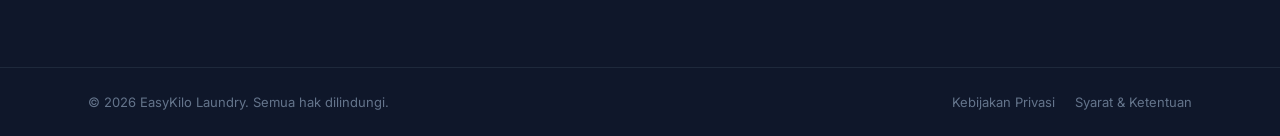
==== commit 0fab8c07: "Rebuild as production static site for Vercel - Replace runtime Tailwind CDN with hand-written CSS (n" ====
--- a/index.html
+++ b/index.html
@@ -1,360 +1,475 @@
 <!DOCTYPE html>
 <html lang="id">
 <head>
-<meta charset="UTF-8">
-<meta name="viewport" content="width=device-width, initial-scale=1.0">
-<title>EasyKilo Laundry - Laundry Kiloan Bintaro</title>
-<script src="https://cdn.tailwindcss.com"></script>
+<meta charset="utf-8">
+<meta name="viewport" content="width=device-width, initial-scale=1">
+
+<title>EasyKilo Laundry — Laundry Kiloan Bintaro Gratis Antar Jemput</title>
+<meta name="description" content="Laundry kiloan Bintaro mulai Rp 4.000/kg dengan gratis antar jemput. Dipisah tiap pelanggan, bersih & wangi. Melayani Bintaro, Pondok Aren, Jurang Mangu & sekitarnya.">
+<meta name="theme-color" content="#1e40af">
+
+<!-- Ganti dengan domain final kamu setelah terhubung di Vercel -->
+<link rel="canonical" href="https://easykilolaundry.com/">
+
+<meta property="og:type" content="website">
+<meta property="og:locale" content="id_ID">
+<meta property="og:site_name" content="EasyKilo Laundry">
+<meta property="og:title" content="EasyKilo Laundry — Laundry Kiloan Bintaro Gratis Antar Jemput">
+<meta property="og:description" content="Laundry kiloan mulai Rp 4.000/kg, gratis antar jemput, dipisah tiap pelanggan. Area Bintaro & Pondok Aren.">
+<meta property="og:url" content="https://easykilolaundry.com/">
+<meta property="og:image" content="https://easykilolaundry.com/assets/og-image.jpg">
+<meta property="og:image:width" content="1200">
+<meta property="og:image:height" content="630">
+<meta name="twitter:card" content="summary_large_image">
+
+<link rel="icon" href="/assets/logo.webp" type="image/webp">
+<link rel="apple-touch-icon" href="/assets/logo.webp">
+
 <link rel="preconnect" href="https://fonts.googleapis.com">
+<link rel="preconnect" href="https://fonts.gstatic.com" crossorigin>
+<link rel="preload" as="image" href="/assets/storefront.webp">
 <link href="https://fonts.googleapis.com/css2?family=Inter:wght@400;500;600;700;800&display=swap" rel="stylesheet">
-<style>
-  :root{
-    --primary:#1e40af;
-    --accent:#14b8a6;
-    --foreground:#1f2937;
-    --muted-foreground:#6b7280;
-    --border:#e5e7eb;
-  }
-  body{font-family:'Inter',ui-sans-serif,system-ui,sans-serif;color:var(--foreground);}
-  .btn-accent{background:var(--accent);}
-  .btn-accent:hover{background:#0d9488;}
-  .text-primary{color:var(--primary);}
-  .bg-primary{background:var(--primary);}
-  .grad-primary-accent{background:linear-gradient(90deg,var(--primary),var(--accent));}
-  .grad-hero{background:linear-gradient(90deg,#2563eb,var(--accent));}
-</style>
+<link rel="stylesheet" href="/styles.css">
+
+<script type="application/ld+json">
+{
+  "@context": "https://schema.org",
+  "@type": "DryCleaningOrLaundry",
+  "name": "EasyKilo Laundry",
+  "description": "Laundry kiloan dan satuan di Bintaro dengan gratis antar jemput. Proses dipisah untuk setiap pelanggan.",
+  "url": "https://easykilolaundry.com/",
+  "image": "https://easykilolaundry.com/assets/og-image.jpg",
+  "telephone": "+6281994382070",
+  "priceRange": "Rp 4.000 - Rp 15.000",
+  "address": {
+    "@type": "PostalAddress",
+    "streetAddress": "Jl. Masjid Baiturrahim No.116, Pd. Karya",
+    "addressLocality": "Kec. Pondok Aren",
+    "addressRegion": "Banten",
+    "postalCode": "15225",
+    "addressCountry": "ID"
+  },
+  "openingHoursSpecification": [{
+    "@type": "OpeningHoursSpecification",
+    "dayOfWeek": ["Monday","Tuesday","Wednesday","Thursday","Friday","Saturday"],
+    "opens": "07:00",
+    "closes": "18:00"
+  }],
+  "areaServed": [
+    "Bintaro Jaya","Pondok Aren","Jurang Mangu",
+    "Pondok Jaya","Pondok Karya","Pondok Pucung"
+  ],
+  "sameAs": ["https://www.instagram.com/easykilo/"]
+}
+</script>
 </head>
-<body class="bg-white">
-
-<!-- Header -->
-<header class="sticky top-0 z-50 bg-white border-b border-gray-200">
-  <div class="max-w-6xl mx-auto px-6 py-3 flex items-center justify-between">
-    <img src="https://d2xsxph8kpxj0f.cloudfront.net/310519663342687647/k55oYWnVLdCaBTB82cTr8m/EasyKiloLogo_3e64c313.png" alt="EasyKilo Laundry Logo" class="h-10 w-auto">
-    <a href="https://wa.me/6281994382070?text=Halo%20EasyKilo%20Laundry%2C%20saya%20ingin%20memesan%20layanan%20laundry."
-       class="btn-accent text-white font-semibold px-5 py-2.5 rounded-full flex items-center gap-2 text-sm">
-      <svg width="18" height="18" viewBox="0 0 24 24" fill="currentColor"><path d="M12 2a10 10 0 0 0-8.6 15L2 22l5.2-1.4A10 10 0 1 0 12 2zm0 18.2c-1.6 0-3.2-.4-4.5-1.2l-.3-.2-3.1.8.8-3-.2-.3A8.2 8.2 0 1 1 12 20.2zm4.5-6.1c-.2-.1-1.4-.7-1.7-.8-.2-.1-.4-.1-.6.1-.2.2-.6.8-.8 1-.1.2-.3.2-.5.1-.2-.1-1-.4-1.9-1.2-.7-.6-1.2-1.4-1.3-1.6-.1-.2 0-.4.1-.5l.4-.4c.1-.1.2-.3.3-.4.1-.2 0-.3 0-.4-.1-.1-.6-1.4-.8-1.9-.2-.5-.4-.4-.6-.4h-.5c-.2 0-.4.1-.6.3-.2.2-.8.8-.8 1.9s.8 2.2.9 2.4c.1.2 1.6 2.4 3.8 3.4.5.2.9.4 1.3.5.5.2 1 .1 1.4.1.4-.1 1.4-.6 1.6-1.1.2-.5.2-1 .1-1.1-.1-.1-.2-.2-.4-.3z"/></svg>
+<body>
+
+<a class="skip-link" href="#main">Lompat ke konten utama</a>
+
+<header class="header">
+  <div class="container header__inner">
+    <a href="/" aria-label="EasyKilo Laundry — beranda">
+      <img class="header__logo" src="/assets/logo.webp" alt="EasyKilo Laundry" width="150" height="40">
+    </a>
+
+    <nav class="nav" aria-label="Navigasi utama">
+      <a href="#layanan">Layanan</a>
+      <a href="#harga">Harga</a>
+      <a href="#area">Area</a>
+      <a href="#cara-kerja">Cara Kerja</a>
+      <a href="#lokasi">Lokasi</a>
+    </nav>
+
+    <a class="btn btn--wa btn--pill"
+       href="https://wa.me/6281994382070?text=Halo%20EasyKilo%20Laundry%2C%20saya%20ingin%20memesan%20layanan%20laundry."
+       target="_blank" rel="noopener">
+      <svg width="18" height="18" viewBox="0 0 24 24" fill="currentColor" aria-hidden="true"><path d="M12 2a10 10 0 0 0-8.6 15L2 22l5.2-1.4A10 10 0 1 0 12 2zm0 18.2c-1.6 0-3.2-.4-4.5-1.2l-.3-.2-3.1.8.8-3-.2-.3A8.2 8.2 0 1 1 12 20.2zm4.5-6.1c-.2-.1-1.4-.7-1.7-.8-.2-.1-.4-.1-.6.1-.2.2-.6.8-.8 1-.1.2-.3.2-.5.1-.2-.1-1-.4-1.9-1.2-.7-.6-1.2-1.4-1.3-1.6-.1-.2 0-.4.1-.5l.4-.4c.1-.1.2-.3.3-.4.1-.2 0-.3 0-.4-.1-.1-.6-1.4-.8-1.9-.2-.5-.4-.4-.6-.4h-.5c-.2 0-.4.1-.6.3-.2.2-.8.8-.8 1.9s.8 2.2.9 2.4c.1.2 1.6 2.4 3.8 3.4.5.2.9.4 1.3.5.5.2 1 .1 1.4.1.4-.1 1.4-.6 1.6-1.1.2-.5.2-1 .1-1.1-.1-.1-.2-.2-.4-.3z"/></svg>
       Chat WhatsApp
     </a>
   </div>
 </header>
 
-<!-- Hero -->
-<section class="bg-slate-50">
-  <div class="max-w-6xl mx-auto px-6 py-16 grid md:grid-cols-2 gap-10 items-center">
+<main id="main">
+
+  <!-- Hero -->
+  <section class="hero">
+    <div class="container hero__grid">
+      <div>
+        <h1 class="hero__title">Laundry Kiloan Bintaro dengan Gratis Antar Jemput</h1>
+        <p class="hero__lead">EasyKilo Laundry melayani laundry kiloan dan satuan dengan proses dipisah untuk setiap pelanggan, sehingga lebih higienis, bersih, dan aman.</p>
+
+        <ul class="pills">
+          <li class="pill"><svg class="check" width="20" height="20" viewBox="0 0 24 24" fill="none" stroke="currentColor" stroke-width="2.5" aria-hidden="true"><path d="M20 6 9 17l-5-5"/></svg>Gratis Antar Jemput</li>
+          <li class="pill"><svg class="check" width="20" height="20" viewBox="0 0 24 24" fill="none" stroke="currentColor" stroke-width="2.5" aria-hidden="true"><path d="M20 6 9 17l-5-5"/></svg>Dipisah Tiap Pelanggan</li>
+          <li class="pill"><svg class="check" width="20" height="20" viewBox="0 0 24 24" fill="none" stroke="currentColor" stroke-width="2.5" aria-hidden="true"><path d="M20 6 9 17l-5-5"/></svg>Bersih &amp; Wangi</li>
+        </ul>
+
+        <a class="btn btn--wa hero__cta"
+           href="https://wa.me/6281994382070?text=Halo%20EasyKilo%20Laundry%2C%20saya%20ingin%20memesan%20layanan%20laundry."
+           target="_blank" rel="noopener">Order Laundry via WhatsApp</a>
+      </div>
+
+      <div class="hero__media">
+        <img src="/assets/storefront.webp"
+             alt="Toko EasyKilo Laundry di Bintaro dengan spanduk laundry kiloan mulai Rp 4.000/kg"
+             width="1536" height="2048" fetchpriority="high">
+      </div>
+    </div>
+  </section>
+
+  <!-- Testimonials -->
+  <section class="section">
+    <div class="container container--narrow">
+      <div class="section__head">
+        <h2 class="section__title">Kepuasan Pelanggan Kami</h2>
+        <p class="section__sub">Review pelanggan yang telah mempercayai EasyKilo Laundry</p>
+      </div>
+
+      <div class="grid">
+        <figure class="quote">
+          <div class="quote__stars" aria-label="5 dari 5 bintang">★★★★★</div>
+          <blockquote class="quote__text">"Senang ..jadi punya langganan Laundry baru yg servisnya super duper kilat...cucian dijemput dan diantar, harganya bersahabat 😍"</blockquote>
+          <figcaption class="quote__author">– Trisna (Google Review)</figcaption>
+        </figure>
+
+        <figure class="quote">
+          <div class="quote__stars" aria-label="5 dari 5 bintang">★★★★★</div>
+          <blockquote class="quote__text">"Cuciannya bersih dan wangiiii. Rekomen buat yang ada di daerah Bintaro 👍"</blockquote>
+          <figcaption class="quote__author">– Mayang (Google Review)</figcaption>
+        </figure>
+
+        <figure class="quote">
+          <div class="quote__stars" aria-label="5 dari 5 bintang">★★★★★</div>
+          <blockquote class="quote__text">"Suka karena laundry tidak dicampur dengan pelanggan lain."</blockquote>
+          <figcaption class="quote__author">– Indira (Google Review)</figcaption>
+        </figure>
+      </div>
+    </div>
+  </section>
+
+  <!-- Services -->
+  <section class="section section--soft" id="layanan">
+    <div class="container">
+      <div class="section__head">
+        <h2 class="section__title">Layanan EasyKilo Laundry</h2>
+        <p class="section__sub">Kami menyediakan berbagai layanan laundry sesuai kebutuhan Anda</p>
+      </div>
+
+      <div class="grid grid--2">
+        <article class="card card--center">
+          <div class="card__icon">🧺</div>
+          <h3 class="card__title">Laundry Kiloan</h3>
+          <p class="card__text">Cuci kiloan dengan harga terjangkau, diproses terpisah untuk setiap pelanggan.</p>
+        </article>
+        <article class="card card--center">
+          <div class="card__icon">👔</div>
+          <h3 class="card__title">Laundry Satuan</h3>
+          <p class="card__text">Layanan laundry satuan untuk kebutuhan khusus dengan perawatan premium.</p>
+        </article>
+        <article class="card card--center">
+          <div class="card__icon">📦</div>
+          <h3 class="card__title">Cuci Lipat</h3>
+          <p class="card__text">Hanya cuci tanpa setrika, hasil rapi dan wangi dengan harga hemat.</p>
+        </article>
+        <article class="card card--center">
+          <div class="card__icon">🔥</div>
+          <h3 class="card__title">Setrika Rapi</h3>
+          <p class="card__text">Setrika profesional dengan hasil rapi dan tahan lama.</p>
+        </article>
+      </div>
+    </div>
+  </section>
+
+  <!-- Pricing -->
+  <section class="section section--tealfade" id="harga">
+    <div class="container container--narrow">
+      <div class="section__head">
+        <h2 class="section__title">Harga Terjangkau &amp; Kompetitif</h2>
+        <p class="section__sub">Layanan berkualitas dengan harga yang ramah di kantong</p>
+      </div>
+
+      <div class="pricing">
+        <div class="plan">
+          <h3 class="plan__name">Laundry Kiloan</h3>
+          <p class="plan__for">Per kilogram</p>
+          <div class="plan__price">
+            <div class="plan__amount">Rp 4.000</div>
+            <div class="plan__from">Mulai dari</div>
+          </div>
+          <ul class="ticks">
+            <li><svg class="check" width="18" height="18" viewBox="0 0 24 24" fill="none" stroke="currentColor" stroke-width="2.5" aria-hidden="true"><path d="M20 6 9 17l-5-5"/></svg><span>Minimum order 3 kg</span></li>
+            <li><svg class="check" width="18" height="18" viewBox="0 0 24 24" fill="none" stroke="currentColor" stroke-width="2.5" aria-hidden="true"><path d="M20 6 9 17l-5-5"/></svg><span>Dipisah per pelanggan</span></li>
+            <li><svg class="check" width="18" height="18" viewBox="0 0 24 24" fill="none" stroke="currentColor" stroke-width="2.5" aria-hidden="true"><path d="M20 6 9 17l-5-5"/></svg><span>Gratis antar jemput</span></li>
+            <li><svg class="check" width="18" height="18" viewBox="0 0 24 24" fill="none" stroke="currentColor" stroke-width="2.5" aria-hidden="true"><path d="M20 6 9 17l-5-5"/></svg><span>Bersih &amp; wangi</span></li>
+          </ul>
+        </div>
+
+        <div class="plan">
+          <h3 class="plan__name">Laundry Satuan</h3>
+          <p class="plan__for">Pakaian khusus</p>
+          <div class="plan__price">
+            <div class="plan__amount">Rp 15.000</div>
+            <div class="plan__from">Mulai dari</div>
+          </div>
+          <ul class="ticks">
+            <li><svg class="check" width="18" height="18" viewBox="0 0 24 24" fill="none" stroke="currentColor" stroke-width="2.5" aria-hidden="true"><path d="M20 6 9 17l-5-5"/></svg><span>Perawatan premium</span></li>
+            <li><svg class="check" width="18" height="18" viewBox="0 0 24 24" fill="none" stroke="currentColor" stroke-width="2.5" aria-hidden="true"><path d="M20 6 9 17l-5-5"/></svg><span>Pakaian sensitif</span></li>
+            <li><svg class="check" width="18" height="18" viewBox="0 0 24 24" fill="none" stroke="currentColor" stroke-width="2.5" aria-hidden="true"><path d="M20 6 9 17l-5-5"/></svg><span>Konsultasi gratis</span></li>
+          </ul>
+        </div>
+
+        <div>
+          <h3 class="subhead">Waktu Pengerjaan</h3>
+          <div class="grid grid--3">
+            <div class="speed">
+              <div class="speed__icon">⏱️</div>
+              <div class="speed__name">Reguler</div>
+              <div class="speed__value">3 hari</div>
+            </div>
+            <div class="speed">
+              <div class="speed__icon">⚡</div>
+              <div class="speed__name">Cepat</div>
+              <div class="speed__value">1 hari</div>
+            </div>
+            <div class="speed">
+              <div class="speed__icon">🚀</div>
+              <div class="speed__name">Kilat</div>
+              <div class="speed__value">Same Day</div>
+            </div>
+          </div>
+        </div>
+
+        <div class="info-grid">
+          <div>
+            <h3 class="info__title">Metode Pembayaran</h3>
+            <div class="pay">
+              <div class="pay__item"><div class="pay__icon">📱</div><div class="pay__label">QRIS</div></div>
+              <div class="pay__item"><div class="pay__icon">🏦</div><div class="pay__label">Transfer Bank</div></div>
+            </div>
+          </div>
+          <div>
+            <h3 class="info__title">Jam Operasional</h3>
+            <p class="hours">Senin – Sabtu: <strong>07:00 – 18:00</strong></p>
+            <p class="hours">Minggu: <strong>Tutup</strong></p>
+          </div>
+        </div>
+
+        <div class="terms">
+          <h3 class="terms__title">
+            <svg width="20" height="20" viewBox="0 0 24 24" fill="none" stroke="currentColor" stroke-width="2" aria-hidden="true"><path d="M10 17h4V5H2v12h3m5 0a2 2 0 1 0 4 0m-4 0a2 2 0 1 1 4 0m-9 0a2 2 0 1 0 4 0m-4 0a2 2 0 1 1 4 0m10-5h5l3 4v1h-3m-5-5v5"/></svg>
+            Syarat &amp; Ketentuan Antar Jemput
+          </h3>
+          <ul class="terms__list">
+            <li>
+              <svg class="check" width="18" height="18" viewBox="0 0 24 24" fill="none" stroke="currentColor" stroke-width="2.5" aria-hidden="true"><path d="M20 6 9 17l-5-5"/></svg>
+              <span>Gratis antar jemput untuk pesanan minimal <strong>Rp 35.000</strong>. Pesanan di bawah Rp 35.000 dikenakan biaya jemput <strong>Rp 5.000</strong>.</span>
+            </li>
+            <li>
+              <svg class="check" width="18" height="18" viewBox="0 0 24 24" fill="none" stroke="currentColor" stroke-width="2.5" aria-hidden="true"><path d="M20 6 9 17l-5-5"/></svg>
+              <span>Gratis antar jemput untuk jarak maksimal <strong>5 km</strong> dari toko. Jarak lebih dari 5 km dikenakan biaya tambahan <strong>Rp 3.000/km</strong>.</span>
+            </li>
+          </ul>
+        </div>
+
+        <div class="closing">
+          <p>Ingin tahu lebih detail atau punya pertanyaan?</p>
+          <a class="btn btn--wa"
+             href="https://wa.me/6281994382070?text=Halo%20EasyKilo%20Laundry%2C%20saya%20ingin%20bertanya%20soal%20harga%20laundry."
+             target="_blank" rel="noopener">Tanya Harga via WhatsApp</a>
+        </div>
+      </div>
+    </div>
+  </section>
+
+  <!-- Why us -->
+  <section class="section">
+    <div class="container">
+      <div class="section__head">
+        <h2 class="section__title">Mengapa Pilih EasyKilo?</h2>
+        <p class="section__sub">Keunggulan yang membedakan kami dari kompetitor</p>
+      </div>
+
+      <div class="grid grid--3">
+        <article class="card">
+          <svg width="32" height="32" viewBox="0 0 24 24" fill="none" stroke="var(--teal)" stroke-width="2" aria-hidden="true"><path d="M16 21v-2a4 4 0 0 0-4-4H6a4 4 0 0 0-4 4v2"/><circle cx="9" cy="7" r="4"/><path d="M22 21v-2a4 4 0 0 0-3-3.87"/></svg>
+          <h3 class="card__title" style="margin-top:1rem">Laundry Dipisah Tiap Pelanggan</h3>
+          <p class="card__text">Tidak dicampur dengan order lain — menjamin kebersihan dan keamanan pakaian Anda.</p>
+        </article>
+
+        <article class="card">
+          <svg width="32" height="32" viewBox="0 0 24 24" fill="none" stroke="var(--teal)" stroke-width="2" aria-hidden="true"><circle cx="11" cy="11" r="8"/><path d="m21 21-4.3-4.3"/></svg>
+          <h3 class="card__title" style="margin-top:1rem">Teliti Sebelum Mencuci</h3>
+          <p class="card__text">Setiap pakaian diperiksa terlebih dahulu — kantong, noda, dan kondisi pakaian dicek sebelum proses cuci.</p>
+        </article>
+
+        <article class="card">
+          <svg width="32" height="32" viewBox="0 0 24 24" fill="none" stroke="var(--teal)" stroke-width="2" aria-hidden="true"><path d="M10 17h4V5H2v12h3m5 0a2 2 0 1 0 4 0m-4 0a2 2 0 1 1 4 0m-9 0a2 2 0 1 0 4 0m-4 0a2 2 0 1 1 4 0m10-5h5l3 4v1h-3m-5-5v5"/></svg>
+          <h3 class="card__title" style="margin-top:1rem">Gratis Antar Jemput</h3>
+          <p class="card__text">Praktis tanpa perlu keluar rumah — kami yang menjemput dan mengantarkan laundry Anda.</p>
+        </article>
+      </div>
+    </div>
+  </section>
+
+  <!-- Pickup banner -->
+  <section class="banner">
+    <div class="container">
+      <h2>Gratis Antar Jemput ke Rumah Anda</h2>
+      <p>Tim EasyKilo siap menjemput dan mengantarkan laundry Anda. Tidak perlu keluar rumah — cukup order via WhatsApp dan kami yang datang.</p>
+      <ul>
+        <li><svg class="check" width="20" height="20" viewBox="0 0 24 24" fill="none" stroke="currentColor" stroke-width="2.5" aria-hidden="true"><path d="M20 6 9 17l-5-5"/></svg>Penjemputan tepat waktu</li>
+        <li><svg class="check" width="20" height="20" viewBox="0 0 24 24" fill="none" stroke="currentColor" stroke-width="2.5" aria-hidden="true"><path d="M20 6 9 17l-5-5"/></svg>Pengiriman kembali ke rumah Anda</li>
+        <li><svg class="check" width="20" height="20" viewBox="0 0 24 24" fill="none" stroke="currentColor" stroke-width="2.5" aria-hidden="true"><path d="M20 6 9 17l-5-5"/></svg>Area Bintaro, Pondok Aren &amp; sekitarnya</li>
+      </ul>
+    </div>
+  </section>
+
+  <!-- Service areas -->
+  <section class="section section--soft" id="area">
+    <div class="container container--narrow">
+      <div class="section__head">
+        <h2 class="section__title">Area Layanan Kami</h2>
+        <p class="section__sub">Gratis antar jemput untuk area berikut</p>
+      </div>
+
+      <ul class="areas">
+        <li class="area"><svg width="20" height="20" viewBox="0 0 24 24" fill="none" stroke="currentColor" stroke-width="2" aria-hidden="true"><path d="M20 10c0 6-8 12-8 12s-8-6-8-12a8 8 0 0 1 16 0Z"/><circle cx="12" cy="10" r="3"/></svg>Bintaro Jaya</li>
+        <li class="area"><svg width="20" height="20" viewBox="0 0 24 24" fill="none" stroke="currentColor" stroke-width="2" aria-hidden="true"><path d="M20 10c0 6-8 12-8 12s-8-6-8-12a8 8 0 0 1 16 0Z"/><circle cx="12" cy="10" r="3"/></svg>Pondok Aren</li>
+        <li class="area"><svg width="20" height="20" viewBox="0 0 24 24" fill="none" stroke="currentColor" stroke-width="2" aria-hidden="true"><path d="M20 10c0 6-8 12-8 12s-8-6-8-12a8 8 0 0 1 16 0Z"/><circle cx="12" cy="10" r="3"/></svg>Jurang Mangu</li>
+        <li class="area"><svg width="20" height="20" viewBox="0 0 24 24" fill="none" stroke="currentColor" stroke-width="2" aria-hidden="true"><path d="M20 10c0 6-8 12-8 12s-8-6-8-12a8 8 0 0 1 16 0Z"/><circle cx="12" cy="10" r="3"/></svg>Pondok Jaya</li>
+        <li class="area"><svg width="20" height="20" viewBox="0 0 24 24" fill="none" stroke="currentColor" stroke-width="2" aria-hidden="true"><path d="M20 10c0 6-8 12-8 12s-8-6-8-12a8 8 0 0 1 16 0Z"/><circle cx="12" cy="10" r="3"/></svg>Pondok Karya</li>
+        <li class="area"><svg width="20" height="20" viewBox="0 0 24 24" fill="none" stroke="currentColor" stroke-width="2" aria-hidden="true"><path d="M20 10c0 6-8 12-8 12s-8-6-8-12a8 8 0 0 1 16 0Z"/><circle cx="12" cy="10" r="3"/></svg>Pondok Pucung</li>
+      </ul>
+    </div>
+  </section>
+
+  <!-- How it works -->
+  <section class="section" id="cara-kerja">
+    <div class="container">
+      <div class="section__head">
+        <h2 class="section__title">Cara Kerja EasyKilo</h2>
+        <p class="section__sub">Proses mudah dan cepat dalam 4 langkah</p>
+      </div>
+
+      <ol class="steps">
+        <li class="step">
+          <div class="step__num">1</div>
+          <h3 class="step__title">Order via WhatsApp</h3>
+          <p class="step__text">Hubungi EasyKilo untuk pickup laundry Anda.</p>
+        </li>
+        <li class="step">
+          <div class="step__num">2</div>
+          <h3 class="step__title">Pickup Laundry</h3>
+          <p class="step__text">Tim EasyKilo menjemput laundry Anda dari rumah.</p>
+        </li>
+        <li class="step">
+          <div class="step__num">3</div>
+          <h3 class="step__title">Proses Laundry</h3>
+          <p class="step__text">Laundry dicuci dan diproses secara higienis dan profesional.</p>
+        </li>
+        <li class="step">
+          <div class="step__num">4</div>
+          <h3 class="step__title">Delivery</h3>
+          <p class="step__text">Laundry bersih diantar kembali ke rumah Anda.</p>
+        </li>
+      </ol>
+    </div>
+  </section>
+
+  <!-- CTA -->
+  <section class="cta">
+    <div class="container container--narrow">
+      <h2>Capek Cuci Baju? EasyKilo Laundry Solusinya.</h2>
+      <p>Percayakan laundry Anda kepada kami dan nikmati kemudahan serta kualitas terbaik.</p>
+      <a class="btn btn--wa"
+         href="https://wa.me/6281994382070?text=Halo%20EasyKilo%20Laundry%2C%20saya%20ingin%20memesan%20layanan%20laundry."
+         target="_blank" rel="noopener">
+        <svg width="20" height="20" viewBox="0 0 24 24" fill="currentColor" aria-hidden="true"><path d="M12 2a10 10 0 0 0-8.6 15L2 22l5.2-1.4A10 10 0 1 0 12 2zm0 18.2c-1.6 0-3.2-.4-4.5-1.2l-.3-.2-3.1.8.8-3-.2-.3A8.2 8.2 0 1 1 12 20.2z"/></svg>
+        Order Sekarang via WhatsApp
+      </a>
+    </div>
+  </section>
+
+  <!-- Location -->
+  <section class="section" id="lokasi">
+    <div class="container container--narrow">
+      <div class="section__head">
+        <h2 class="section__title">Lokasi Kami</h2>
+        <p class="section__sub">Kunjungi atau hubungi kami di Bintaro, Tangerang Selatan</p>
+      </div>
+
+      <div class="map">
+        <iframe
+          title="Peta lokasi EasyKilo Laundry"
+          src="https://www.google.com/maps?q=Jl.+Masjid+Baiturrahim+No.116,+Pd.+Karya,+Kec.+Pd.+Aren,+Kota+Tangerang+Selatan,+Banten+15225&output=embed"
+          loading="lazy" referrerpolicy="no-referrer-when-downgrade"></iframe>
+      </div>
+
+      <div style="text-align:center">
+        <a class="btn btn--navy" href="https://maps.app.goo.gl/ArpCv793omY31z9A6" target="_blank" rel="noopener">
+          <svg width="20" height="20" viewBox="0 0 24 24" fill="none" stroke="currentColor" stroke-width="2" aria-hidden="true"><path d="M20 10c0 6-8 12-8 12s-8-6-8-12a8 8 0 0 1 16 0Z"/><circle cx="12" cy="10" r="3"/></svg>
+          Buka di Google Maps
+        </a>
+      </div>
+    </div>
+  </section>
+
+</main>
+
+<footer class="footer">
+  <div class="container footer__grid">
     <div>
-      <h1 class="text-4xl md:text-5xl font-extrabold leading-tight mb-6">Laundry Kiloan Bintaro dengan Gratis Antar Jemput</h1>
-      <p class="text-gray-600 text-lg mb-6">EasyKilo Laundry melayani laundry kiloan dan satuan dengan proses dipisah untuk setiap pelanggan, sehingga lebih higienis, bersih, dan aman.</p>
-      <div class="space-y-3 mb-6">
-        <div class="flex items-center gap-3 bg-white border border-gray-200 rounded-full px-5 py-3">
-          <span class="text-teal-500">&#10003;</span><span class="font-medium">Gratis Antar Jemput</span>
-        </div>
-        <div class="flex items-center gap-3 bg-white border border-gray-200 rounded-full px-5 py-3">
-          <span class="text-teal-500">&#10003;</span><span class="font-medium">Dipisah Tiap Pelanggan</span>
-        </div>
-        <div class="flex items-center gap-3 bg-white border border-gray-200 rounded-full px-5 py-3">
-          <span class="text-teal-500">&#10003;</span><span class="font-medium">Bersih &amp; Wangi</span>
-        </div>
-      </div>
-      <a href="https://wa.me/6281994382070?text=Halo%20EasyKilo%20Laundry%2C%20saya%20ingin%20memesan%20layanan%20laundry."
-         class="btn-accent inline-block text-white font-semibold px-8 py-4 rounded-xl">Order Laundry via WhatsApp</a>
-    </div>
+      <img class="footer__logo" src="/assets/logo.webp" alt="EasyKilo Laundry" width="150" height="40" loading="lazy">
+      <p class="footer__about">Laundry kiloan Bintaro dengan gratis antar jemput. Kami berkomitmen memberikan layanan terbaik dengan harga terjangkau.</p>
+    </div>
+
     <div>
-      <img src="https://d2xsxph8kpxj0f.cloudfront.net/310519663342687647/k55oYWnVLdCaBTB82cTr8m/image0_514cd879.jpeg"
-           alt="EasyKilo Laundry Storefront Bintaro" class="rounded-2xl w-full object-cover shadow-lg">
+      <h3>Layanan Kami</h3>
+      <ul class="footer__links">
+        <li><a href="#layanan">Laundry Kiloan</a></li>
+        <li><a href="#layanan">Laundry Satuan</a></li>
+        <li><a href="#layanan">Cuci Lipat</a></li>
+        <li><a href="#layanan">Setrika Rapi</a></li>
+      </ul>
+    </div>
+
+    <div>
+      <h3>Hubungi Kami</h3>
+      <ul class="footer__contact">
+        <li>
+          <svg width="18" height="18" viewBox="0 0 24 24" fill="currentColor" aria-hidden="true"><path d="M12 2a10 10 0 0 0-8.6 15L2 22l5.2-1.4A10 10 0 1 0 12 2z"/></svg>
+          <a href="https://wa.me/6281994382070?text=Halo%20EasyKilo%20Laundry%2C%20saya%20ingin%20memesan%20layanan%20laundry." target="_blank" rel="noopener">+62 819-9438-2070</a>
+        </li>
+        <li>
+          <svg width="18" height="18" viewBox="0 0 24 24" fill="none" stroke="currentColor" stroke-width="2" aria-hidden="true"><path d="M20 10c0 6-8 12-8 12s-8-6-8-12a8 8 0 0 1 16 0Z"/><circle cx="12" cy="10" r="3"/></svg>
+          <span>Jl. Masjid Baiturrahim No.116, Pd. Karya, Kec. Pd. Aren, Kota Tangerang Selatan, Banten 15225</span>
+        </li>
+        <li>
+          <svg width="18" height="18" viewBox="0 0 24 24" fill="none" stroke="currentColor" stroke-width="2" aria-hidden="true"><rect x="2" y="2" width="20" height="20" rx="5"/><circle cx="12" cy="12" r="4"/><circle cx="17.5" cy="6.5" r="1"/></svg>
+          <a href="https://www.instagram.com/easykilo/" target="_blank" rel="noopener">@easykilo</a>
+        </li>
+      </ul>
     </div>
   </div>
-</section>
-
-<!-- Testimonials -->
-<section class="max-w-4xl mx-auto px-6 py-20 text-center">
-  <h2 class="text-3xl md:text-4xl font-extrabold mb-3">Kepuasan Pelanggan Kami</h2>
-  <p class="text-gray-500 mb-12">Review pelanggan yang telah mempercayai EasyKilo Laundry</p>
-  <div class="space-y-6 text-left">
-    <div class="border border-gray-200 rounded-2xl p-6">
-      <div class="text-yellow-400 text-lg mb-3">&#9733;&#9733;&#9733;&#9733;&#9733;</div>
-      <p class="italic text-gray-700 mb-3">"Senang ..jadi punya langganan Laundry baru yg servisnya super duper kilat...cucian dijemput dan diantar,harganya bersahabat&#128525;"</p>
-      <p class="font-semibold">– Trisna (Google Review)</p>
-    </div>
-    <div class="border border-gray-200 rounded-2xl p-6">
-      <div class="text-yellow-400 text-lg mb-3">&#9733;&#9733;&#9733;&#9733;&#9733;</div>
-      <p class="italic text-gray-700 mb-3">"Cuciannya bersih dan wangiiii. Rekomen buat yang ada di daerah Bintaro&#128077;"</p>
-      <p class="font-semibold">– Mayang (Google Review)</p>
-    </div>
-    <div class="border border-gray-200 rounded-2xl p-6">
-      <div class="text-yellow-400 text-lg mb-3">&#9733;&#9733;&#9733;&#9733;&#9733;</div>
-      <p class="italic text-gray-700 mb-3">"Suka karena laundry tidak dicampur dengan pelanggan lain."</p>
-      <p class="font-semibold">– Indira (Google Review)</p>
-    </div>
-  </div>
-</section>
-
-<!-- Services -->
-<section class="bg-slate-50">
-  <div class="max-w-6xl mx-auto px-6 py-20 text-center">
-    <h2 class="text-3xl md:text-4xl font-extrabold mb-3">Layanan EasyKilo Laundry</h2>
-    <p class="text-gray-500 mb-12">Kami menyediakan berbagai layanan laundry sesuai kebutuhan Anda</p>
-    <div class="grid md:grid-cols-2 gap-6">
-      <div class="bg-white rounded-2xl p-8">
-        <div class="text-5xl mb-4">&#129530;</div>
-        <h3 class="text-xl font-bold mb-2">Laundry Kiloan</h3>
-        <p class="text-gray-500">Cuci kiloan dengan harga terjangkau, diproses terpisah untuk setiap pelanggan.</p>
-      </div>
-      <div class="bg-white rounded-2xl p-8">
-        <div class="text-5xl mb-4">&#128084;</div>
-        <h3 class="text-xl font-bold mb-2">Laundry Satuan</h3>
-        <p class="text-gray-500">Layanan laundry satuan untuk kebutuhan khusus dengan perawatan premium.</p>
-      </div>
-      <div class="bg-white rounded-2xl p-8">
-        <div class="text-5xl mb-4">&#128230;</div>
-        <h3 class="text-xl font-bold mb-2">Cuci Lipat</h3>
-        <p class="text-gray-500">Hanya cuci tanpa setrika, hasil rapi dan wangi dengan harga hemat.</p>
-      </div>
-      <div class="bg-white rounded-2xl p-8">
-        <div class="text-5xl mb-4">&#128293;</div>
-        <h3 class="text-xl font-bold mb-2">Setrika Rapi</h3>
-        <p class="text-gray-500">Setrika profesional dengan hasil rapi dan tahan lama.</p>
-      </div>
-    </div>
-  </div>
-</section>
-
-<!-- Pricing -->
-<section class="bg-gradient-to-b from-white to-teal-50">
-  <div class="max-w-4xl mx-auto px-6 py-20 text-center">
-    <h2 class="text-3xl md:text-4xl font-extrabold mb-3">Harga Terjangkau &amp; Kompetitif</h2>
-    <p class="text-gray-500 mb-12">Layanan berkualitas dengan harga yang ramah di kantong</p>
-
-    <div class="bg-white rounded-3xl shadow-sm p-8 text-left space-y-10">
-
-      <!-- kiloan -->
-      <div class="bg-slate-50 rounded-2xl p-6">
-        <h3 class="text-xl font-bold text-center mb-1">Laundry Kiloan</h3>
-        <p class="text-gray-500 text-center mb-4">Per kilogram</p>
-        <div class="grad-hero rounded-xl text-white text-center py-8 mb-4">
-          <div class="text-4xl font-extrabold">Rp 4.000</div>
-          <div class="text-sm opacity-90">Mulai dari</div>
-        </div>
-        <ul class="space-y-2 text-gray-700">
-          <li class="flex gap-2 items-center"><span class="text-teal-500">&#10003;</span>Minimum order 3 kg</li>
-          <li class="flex gap-2 items-center"><span class="text-teal-500">&#10003;</span>Dipisah per pelanggan</li>
-          <li class="flex gap-2 items-center"><span class="text-teal-500">&#10003;</span>Gratis antar jemput</li>
-          <li class="flex gap-2 items-center"><span class="text-teal-500">&#10003;</span>Bersih &amp; wangi</li>
-        </ul>
-      </div>
-
-      <!-- satuan -->
-      <div class="bg-slate-50 rounded-2xl p-6">
-        <h3 class="text-xl font-bold text-center mb-1">Laundry Satuan</h3>
-        <p class="text-gray-500 text-center mb-4">Pakaian khusus</p>
-        <div class="grad-hero rounded-xl text-white text-center py-8 mb-4">
-          <div class="text-4xl font-extrabold">Rp 15.000</div>
-          <div class="text-sm opacity-90">Mulai dari</div>
-        </div>
-        <ul class="space-y-2 text-gray-700">
-          <li class="flex gap-2 items-center"><span class="text-teal-500">&#10003;</span>Perawatan premium</li>
-          <li class="flex gap-2 items-center"><span class="text-teal-500">&#10003;</span>Pakaian sensitif</li>
-          <li class="flex gap-2 items-center"><span class="text-teal-500">&#10003;</span>Konsultasi gratis</li>
-        </ul>
-      </div>
-
-      <!-- waktu pengerjaan -->
-      <div>
-        <h3 class="text-xl font-bold text-center mb-6">Waktu Pengerjaan</h3>
-        <div class="grid sm:grid-cols-3 gap-4">
-          <div class="border border-gray-200 rounded-xl text-center py-6">
-            <div class="text-3xl mb-2">&#9201;&#65039;</div>
-            <p class="font-semibold">Reguler</p>
-            <p class="text-teal-500 font-bold text-lg">3 hari</p>
-          </div>
-          <div class="border border-gray-200 rounded-xl text-center py-6">
-            <div class="text-3xl mb-2">&#9889;</div>
-            <p class="font-semibold">Cepat</p>
-            <p class="text-teal-500 font-bold text-lg">1 hari</p>
-          </div>
-          <div class="border border-gray-200 rounded-xl text-center py-6">
-            <div class="text-3xl mb-2">&#128640;</div>
-            <p class="font-semibold">Kilat</p>
-            <p class="text-teal-500 font-bold text-lg">Same Day</p>
-          </div>
-        </div>
-      </div>
-
-      <div class="grid sm:grid-cols-2 gap-6">
-        <div>
-          <h3 class="font-bold mb-3">Metode Pembayaran</h3>
-          <div class="flex gap-6">
-            <div class="text-center"><div class="text-2xl">&#128241;</div><p class="text-sm">QRIS</p></div>
-            <div class="text-center"><div class="text-2xl">&#127974;</div><p class="text-sm">Transfer Bank</p></div>
-          </div>
-        </div>
-        <div>
-          <h3 class="font-bold mb-3">Jam Operasional</h3>
-          <p class="text-sm text-gray-600">Senin - Sabtu: <span class="font-semibold text-gray-900">07:00 - 18:00</span></p>
-          <p class="text-sm text-gray-600">Minggu: <span class="font-semibold text-gray-900">Tutup</span></p>
-        </div>
-      </div>
-
-      <div class="bg-blue-50 border border-blue-100 rounded-2xl p-6">
-        <h3 class="text-primary font-bold flex items-center gap-2 mb-3">&#128666; Syarat &amp; Ketentuan Antar Jemput</h3>
-        <ul class="space-y-2 text-gray-700 text-sm">
-          <li class="flex gap-2"><span class="text-teal-500">&#10003;</span>Gratis antar jemput untuk pesanan minimal <b>Rp 35.000</b>. Pesanan di bawah Rp 35.000 dikenakan biaya jemput <b>Rp 5.000</b>.</li>
-          <li class="flex gap-2"><span class="text-teal-500">&#10003;</span>Gratis antar jemput untuk jarak maksimal <b>5 km</b> dari toko. Jarak lebih dari 5 km dikenakan biaya tambahan <b>Rp 3.000/km</b>.</li>
-        </ul>
-      </div>
-
-      <div class="text-center">
-        <p class="text-gray-600 mb-4">Ingin tahu lebih detail atau punya pertanyaan?</p>
-        <a href="https://wa.me/6281994382070?text=Halo%20EasyKilo%20Laundry%2C%20saya%20ingin%20memesan%20layanan%20laundry."
-           class="btn-accent inline-block text-white font-semibold px-8 py-4 rounded-xl">Tanya Harga via WhatsApp</a>
-      </div>
-    </div>
-  </div>
-</section>
-
-<!-- Why choose us -->
-<section class="max-w-6xl mx-auto px-6 py-20 text-center">
-  <h2 class="text-3xl md:text-4xl font-extrabold mb-3">Mengapa Pilih EasyKilo?</h2>
-  <p class="text-gray-500 mb-12">Keunggulan yang membedakan kami dari kompetitor</p>
-  <div class="grid md:grid-cols-3 gap-6 text-left">
-    <div class="border border-gray-200 rounded-2xl p-8">
-      <div class="text-teal-500 text-3xl mb-4">&#128100;</div>
-      <h3 class="font-bold text-lg mb-2">Laundry Dipisah Tiap Pelanggan</h3>
-      <p class="text-gray-500">Tidak dicampur dengan order lain — menjamin kebersihan dan keamanan pakaian Anda.</p>
-    </div>
-    <div class="border border-gray-200 rounded-2xl p-8">
-      <div class="text-teal-500 text-3xl mb-4">&#128269;</div>
-      <h3 class="font-bold text-lg mb-2">Teliti Sebelum Mencuci</h3>
-      <p class="text-gray-500">Setiap pakaian diperiksa terlebih dahulu — kantong, noda, dan kondisi pakaian dicek sebelum proses cuci.</p>
-    </div>
-    <div class="border border-gray-200 rounded-2xl p-8">
-      <div class="text-teal-500 text-3xl mb-4">&#128666;</div>
-      <h3 class="font-bold text-lg mb-2">Gratis Antar Jemput</h3>
-      <p class="text-gray-500">Praktis tanpa perlu keluar rumah — kami yang menjemput dan mengantarkan laundry Anda.</p>
-    </div>
-  </div>
-</section>
-
-<!-- Free pickup banner -->
-<section class="bg-primary text-white">
-  <div class="max-w-6xl mx-auto px-6 py-16">
-    <h2 class="text-3xl md:text-4xl font-extrabold mb-4">Gratis Antar Jemput ke Rumah Anda</h2>
-    <p class="text-blue-100 mb-6 max-w-2xl">Tim EasyKilo siap menjemput dan mengantarkan laundry Anda. Tidak perlu keluar rumah — cukup order via WhatsApp dan kami yang datang.</p>
-    <ul class="space-y-3">
-      <li class="flex gap-2 items-center"><span class="text-teal-300">&#10003;</span>Penjemputan tepat waktu</li>
-      <li class="flex gap-2 items-center"><span class="text-teal-300">&#10003;</span>Pengiriman kembali ke rumah Anda</li>
-      <li class="flex gap-2 items-center"><span class="text-teal-300">&#10003;</span>Area Bintaro, Pondok Aren &amp; sekitarnya</li>
-    </ul>
-  </div>
-</section>
-
-<!-- Service area -->
-<section class="bg-slate-50">
-  <div class="max-w-4xl mx-auto px-6 py-20 text-center">
-    <h2 class="text-3xl md:text-4xl font-extrabold mb-3">Area Layanan Kami</h2>
-    <p class="text-gray-500 mb-10">Gratis antar jemput untuk area berikut</p>
-    <div class="grid sm:grid-cols-2 gap-4 text-left">
-      <div class="flex items-center gap-3 bg-blue-50 rounded-xl px-5 py-4"><span class="text-primary">&#128205;</span><span class="font-medium">Bintaro Jaya</span></div>
-      <div class="flex items-center gap-3 bg-blue-50 rounded-xl px-5 py-4"><span class="text-primary">&#128205;</span><span class="font-medium">Pondok Aren</span></div>
-      <div class="flex items-center gap-3 bg-blue-50 rounded-xl px-5 py-4"><span class="text-primary">&#128205;</span><span class="font-medium">Jurang Mangu</span></div>
-      <div class="flex items-center gap-3 bg-blue-50 rounded-xl px-5 py-4"><span class="text-primary">&#128205;</span><span class="font-medium">Pondok Jaya</span></div>
-      <div class="flex items-center gap-3 bg-blue-50 rounded-xl px-5 py-4"><span class="text-primary">&#128205;</span><span class="font-medium">Pondok Karya</span></div>
-      <div class="flex items-center gap-3 bg-blue-50 rounded-xl px-5 py-4"><span class="text-primary">&#128205;</span><span class="font-medium">Pondok Pucung</span></div>
-    </div>
-  </div>
-</section>
-
-<!-- How it works -->
-<section class="max-w-5xl mx-auto px-6 py-20 text-center">
-  <h2 class="text-3xl md:text-4xl font-extrabold mb-3">Cara Kerja EasyKilo</h2>
-  <p class="text-gray-500 mb-12">Proses mudah dan cepat dalam 4 langkah</p>
-  <div class="space-y-6 text-center">
-    <div class="border-2 border-teal-400 rounded-2xl p-8">
-      <div class="w-12 h-12 mx-auto mb-4 rounded-full btn-accent text-white font-bold flex items-center justify-center">1</div>
-      <h3 class="font-bold text-lg mb-2">Order via WhatsApp</h3>
-      <p class="text-gray-500">Hubungi EasyKilo untuk pickup laundry Anda.</p>
-    </div>
-    <div class="border-2 border-teal-400 rounded-2xl p-8">
-      <div class="w-12 h-12 mx-auto mb-4 rounded-full btn-accent text-white font-bold flex items-center justify-center">2</div>
-      <h3 class="font-bold text-lg mb-2">Pickup Laundry</h3>
-      <p class="text-gray-500">Tim EasyKilo menjemput laundry Anda dari rumah.</p>
-    </div>
-    <div class="border-2 border-teal-400 rounded-2xl p-8">
-      <div class="w-12 h-12 mx-auto mb-4 rounded-full btn-accent text-white font-bold flex items-center justify-center">3</div>
-      <h3 class="font-bold text-lg mb-2">Proses Laundry</h3>
-      <p class="text-gray-500">Laundry dicuci dan diproses secara higienis dan profesional.</p>
-    </div>
-    <div class="border-2 border-teal-400 rounded-2xl p-8">
-      <div class="w-12 h-12 mx-auto mb-4 rounded-full btn-accent text-white font-bold flex items-center justify-center">4</div>
-      <h3 class="font-bold text-lg mb-2">Delivery</h3>
-      <p class="text-gray-500">Laundry bersih diantar kembali ke rumah Anda.</p>
-    </div>
-  </div>
-</section>
-
-<!-- CTA -->
-<section class="grad-hero text-white text-center">
-  <div class="max-w-3xl mx-auto px-6 py-20">
-    <h2 class="text-3xl md:text-4xl font-extrabold mb-4">Capek Cuci Baju? EasyKilo Laundry Solusinya.</h2>
-    <p class="text-blue-50 mb-8">Percayakan laundry Anda kepada kami dan nikmati kemudahan serta kualitas terbaik.</p>
-    <a href="https://wa.me/6281994382070?text=Halo%20EasyKilo%20Laundry%2C%20saya%20ingin%20memesan%20layanan%20laundry."
-       class="btn-accent inline-flex items-center gap-2 text-white font-semibold px-8 py-4 rounded-xl">
-      <svg width="18" height="18" viewBox="0 0 24 24" fill="currentColor"><path d="M12 2a10 10 0 0 0-8.6 15L2 22l5.2-1.4A10 10 0 1 0 12 2z"/></svg>
-      Order Sekarang via WhatsApp
-    </a>
-  </div>
-</section>
-
-<!-- Location -->
-<section class="max-w-4xl mx-auto px-6 py-20 text-center">
-  <h2 class="text-3xl md:text-4xl font-extrabold mb-3">Lokasi Kami</h2>
-  <p class="text-gray-500 mb-8">Kunjungi atau hubungi kami di Bintaro, Tangerang Selatan</p>
-  <div class="rounded-2xl overflow-hidden border border-gray-200 mb-6">
-    <iframe
-      title="Lokasi EasyKilo Laundry"
-      src="https://www.google.com/maps?q=Jl.+Masjid+Baiturrahim+No.116,+Pd.+Karya,+Kec.+Pd.+Aren,+Kota+Tangerang+Selatan,+Banten+15225&output=embed"
-      width="100%" height="320" style="border:0" loading="lazy"></iframe>
-  </div>
-  <a href="https://maps.app.goo.gl/ArpCv793omY31z9A6"
-     class="bg-primary inline-flex items-center gap-2 text-white font-semibold px-8 py-4 rounded-xl">
-    &#128205; Buka di Google Maps
-  </a>
-</section>
-
-<!-- Footer -->
-<footer class="bg-slate-900 text-gray-300">
-  <div class="max-w-6xl mx-auto px-6 py-16 grid md:grid-cols-3 gap-10">
-    <div>
-      <img src="https://d2xsxph8kpxj0f.cloudfront.net/310519663342687647/k55oYWnVLdCaBTB82cTr8m/EasyKiloLogo_3e64c313.png" alt="EasyKilo Laundry Logo" class="h-10 w-auto mb-4">
-      <p class="text-sm text-gray-400">Laundry kiloan Bintaro dengan gratis antar jemput. Kami berkomitmen memberikan layanan terbaik dengan harga terjangkau.</p>
-    </div>
-    <div>
-      <h3 class="text-white font-bold mb-4">Layanan Kami</h3>
-      <ul class="space-y-2 text-sm">
-        <li><a href="#" class="hover:text-white">Laundry Kiloan</a></li>
-        <li><a href="#" class="hover:text-white">Laundry Satuan</a></li>
-        <li><a href="#" class="hover:text-white">Cuci Lipat</a></li>
-        <li><a href="#" class="hover:text-white">Setrika Rapi</a></li>
-      </ul>
-    </div>
-    <div>
-      <h3 class="text-white font-bold mb-4">Hubungi Kami</h3>
-      <p class="text-sm mb-2">
-        <a href="https://wa.me/6281994382070?text=Halo%20EasyKilo%20Laundry%2C%20saya%20ingin%20memesan%20layanan%20laundry." class="hover:text-white">+62 8199-4382-070</a>
-      </p>
-      <p class="text-sm mb-2">Jl. Masjid Baiturrahim No.116, Pd. Karya, Kec. Pd. Aren, Kota Tangerang Selatan, Banten 15225</p>
-      <p class="text-sm"><a href="https://www.instagram.com/easykilo/" class="hover:text-white">@easykilo</a></p>
-    </div>
-  </div>
-  <div class="border-t border-slate-800">
-    <div class="max-w-6xl mx-auto px-6 py-6 flex flex-col sm:flex-row justify-between items-center gap-3 text-xs text-gray-500">
-      <p>&copy; 2026 EasyKilo Laundry. Semua hak dilindungi.</p>
-      <div class="flex gap-4">
-        <a href="/privacy-policy" class="hover:text-white">Kebijakan Privasi</a>
-        <a href="/terms-of-service" class="hover:text-white">Syarat &amp; Ketentuan</a>
+
+  <div class="footer__bottom">
+    <div class="container footer__bottom-inner">
+      <p>© <span id="year">2026</span> EasyKilo Laundry. Semua hak dilindungi.</p>
+      <div class="footer__legal">
+        <a href="/privacy-policy">Kebijakan Privasi</a>
+        <a href="/terms-of-service">Syarat &amp; Ketentuan</a>
       </div>
     </div>
   </div>
 </footer>
 
+<a class="fab"
+   href="https://wa.me/6281994382070?text=Halo%20EasyKilo%20Laundry%2C%20saya%20ingin%20memesan%20layanan%20laundry."
+   target="_blank" rel="noopener" aria-label="Chat WhatsApp EasyKilo Laundry">
+  <svg width="28" height="28" viewBox="0 0 24 24" fill="currentColor" aria-hidden="true"><path d="M12 2a10 10 0 0 0-8.6 15L2 22l5.2-1.4A10 10 0 1 0 12 2zm0 18.2c-1.6 0-3.2-.4-4.5-1.2l-.3-.2-3.1.8.8-3-.2-.3A8.2 8.2 0 1 1 12 20.2zm4.5-6.1c-.2-.1-1.4-.7-1.7-.8-.2-.1-.4-.1-.6.1-.2.2-.6.8-.8 1-.1.2-.3.2-.5.1-.2-.1-1-.4-1.9-1.2-.7-.6-1.2-1.4-1.3-1.6-.1-.2 0-.4.1-.5l.4-.4c.1-.1.2-.3.3-.4.1-.2 0-.3 0-.4-.1-.1-.6-1.4-.8-1.9-.2-.5-.4-.4-.6-.4h-.5c-.2 0-.4.1-.6.3-.2.2-.8.8-.8 1.9s.8 2.2.9 2.4c.1.2 1.6 2.4 3.8 3.4.5.2.9.4 1.3.5.5.2 1 .1 1.4.1.4-.1 1.4-.6 1.6-1.1.2-.5.2-1 .1-1.1-.1-.1-.2-.2-.4-.3z"/></svg>
+</a>
+
+<script>document.getElementById('year').textContent = new Date().getFullYear();</script>
 </body>
 </html>
--- a/styles.css
+++ b/styles.css
@@ -0,0 +1,523 @@
+/* ==========================================================================
+   EasyKilo Laundry — design tokens
+   ========================================================================== */
+:root {
+  --navy: #1e40af;
+  --navy-600: #2563eb;
+  --teal: #14b8a6;
+  --teal-dark: #0d9488;
+  --teal-light: #5eead4;
+
+  --ink: #1f2937;
+  --ink-strong: #111827;
+  --muted: #6b7280;
+
+  --border: #e5e7eb;
+  --bg: #ffffff;
+  --bg-soft: #f8fafc;
+  --bg-blue: #eff6ff;
+  --bg-teal: #f0fdfa;
+  --footer-bg: #0f172a;
+
+  --radius: 0.75rem;
+  --radius-lg: 1rem;
+  --radius-xl: 1.5rem;
+
+  --shadow-sm: 0 1px 2px rgb(15 23 42 / 0.04);
+  --shadow: 0 4px 16px rgb(15 23 42 / 0.06);
+  --shadow-lg: 0 12px 32px rgb(15 23 42 / 0.10);
+
+  --container: 72rem;
+  --header-h: 4.5rem;
+}
+
+/* ==========================================================================
+   Reset & base
+   ========================================================================== */
+*,
+*::before,
+*::after { box-sizing: border-box; }
+
+* { margin: 0; }
+
+html {
+  scroll-behavior: smooth;
+  scroll-padding-top: calc(var(--header-h) + 1rem);
+  -webkit-text-size-adjust: 100%;
+}
+
+body {
+  font-family: Inter, -apple-system, BlinkMacSystemFont, "Segoe UI", Roboto,
+    "Helvetica Neue", Arial, sans-serif;
+  color: var(--ink);
+  background: var(--bg);
+  line-height: 1.6;
+  -webkit-font-smoothing: antialiased;
+  text-rendering: optimizeLegibility;
+}
+
+img {
+  display: block;
+  max-width: 100%;
+  height: auto;
+}
+
+a { color: inherit; text-decoration: none; }
+ul { list-style: none; padding: 0; }
+
+h1, h2, h3 {
+  color: var(--ink-strong);
+  line-height: 1.15;
+  letter-spacing: -0.02em;
+  text-wrap: balance;
+}
+
+p { text-wrap: pretty; }
+
+:focus-visible {
+  outline: 3px solid var(--teal);
+  outline-offset: 3px;
+  border-radius: 4px;
+}
+
+@media (prefers-reduced-motion: reduce) {
+  html { scroll-behavior: auto; }
+  *, *::before, *::after {
+    animation-duration: 0.01ms !important;
+    transition-duration: 0.01ms !important;
+  }
+}
+
+/* Skip link — keyboard accessibility */
+.skip-link {
+  position: absolute;
+  left: -9999px;
+  top: 0;
+  z-index: 200;
+  background: var(--navy);
+  color: #fff;
+  padding: 0.75rem 1.25rem;
+  border-radius: 0 0 var(--radius) 0;
+  font-weight: 600;
+}
+.skip-link:focus { left: 0; }
+
+/* ==========================================================================
+   Layout primitives
+   ========================================================================== */
+.container {
+  width: 100%;
+  max-width: var(--container);
+  margin-inline: auto;
+  padding-inline: 1.5rem;
+}
+.container--narrow { max-width: 56rem; }
+
+.section { padding-block: clamp(3.5rem, 8vw, 5.5rem); }
+.section--soft { background: var(--bg-soft); }
+.section--tealfade { background: linear-gradient(180deg, #fff 0%, var(--bg-teal) 100%); }
+
+.section__head {
+  text-align: center;
+  max-width: 42rem;
+  margin-inline: auto;
+  margin-bottom: clamp(2.5rem, 5vw, 3.5rem);
+}
+.section__title { font-size: clamp(1.875rem, 1.2rem + 2.6vw, 2.5rem); font-weight: 800; }
+.section__sub { color: var(--muted); font-size: 1.0625rem; margin-top: 0.75rem; }
+
+/* ==========================================================================
+   Buttons
+   ========================================================================== */
+.btn {
+  display: inline-flex;
+  align-items: center;
+  justify-content: center;
+  gap: 0.5rem;
+  font-weight: 600;
+  font-size: 1rem;
+  line-height: 1;
+  padding: 1rem 1.75rem;
+  border-radius: var(--radius);
+  transition: background-color 0.18s ease, transform 0.18s ease, box-shadow 0.18s ease;
+  will-change: transform;
+}
+.btn:hover { transform: translateY(-2px); }
+.btn:active { transform: translateY(0); }
+
+.btn--wa {
+  background: var(--teal);
+  color: #fff;
+  box-shadow: 0 6px 18px rgb(20 184 166 / 0.28);
+}
+.btn--wa:hover { background: var(--teal-dark); box-shadow: 0 10px 24px rgb(20 184 166 / 0.34); }
+
+.btn--navy {
+  background: var(--navy);
+  color: #fff;
+  box-shadow: 0 6px 18px rgb(30 64 175 / 0.24);
+}
+.btn--navy:hover { background: #1b399c; }
+
+.btn--pill { border-radius: 999px; padding: 0.75rem 1.375rem; font-size: 0.9375rem; }
+
+/* ==========================================================================
+   Header
+   ========================================================================== */
+.header {
+  position: sticky;
+  top: 0;
+  z-index: 100;
+  background: rgb(255 255 255 / 0.9);
+  backdrop-filter: saturate(180%) blur(12px);
+  border-bottom: 1px solid var(--border);
+}
+.header__inner {
+  min-height: var(--header-h);
+  display: flex;
+  align-items: center;
+  justify-content: space-between;
+  gap: 1rem;
+}
+.header__logo { height: 2.5rem; width: auto; }
+
+.nav {
+  display: none;
+  gap: 1.75rem;
+  font-size: 0.9375rem;
+  font-weight: 500;
+  color: var(--muted);
+}
+.nav a { transition: color 0.15s ease; }
+.nav a:hover { color: var(--navy); }
+@media (min-width: 62rem) { .nav { display: flex; } }
+
+/* ==========================================================================
+   Hero
+   ========================================================================== */
+.hero { background: var(--bg-soft); padding-block: clamp(3rem, 7vw, 5rem); }
+.hero__grid {
+  display: grid;
+  gap: clamp(2.5rem, 5vw, 4rem);
+  align-items: center;
+}
+@media (min-width: 56rem) {
+  .hero__grid { grid-template-columns: 1fr 1fr; }
+}
+
+.hero__title {
+  font-size: clamp(2.125rem, 1.2rem + 3.6vw, 3.25rem);
+  font-weight: 800;
+}
+.hero__lead {
+  color: #4b5563;
+  font-size: clamp(1rem, 0.95rem + 0.3vw, 1.1875rem);
+  margin-top: 1.25rem;
+}
+
+.pills { display: grid; gap: 0.75rem; margin-top: 1.75rem; }
+.pill {
+  display: flex;
+  align-items: center;
+  gap: 0.75rem;
+  background: #fff;
+  border: 1px solid var(--border);
+  border-radius: 999px;
+  padding: 0.8125rem 1.25rem;
+  font-weight: 500;
+  box-shadow: var(--shadow-sm);
+}
+
+.hero__cta { margin-top: 1.75rem; }
+
+.hero__media {
+  border-radius: var(--radius-xl);
+  overflow: hidden;
+  box-shadow: var(--shadow-lg);
+}
+.hero__media img { width: 100%; object-fit: cover; }
+
+/* Teal check icon */
+.check { color: var(--teal); flex-shrink: 0; }
+
+/* ==========================================================================
+   Cards / grids
+   ========================================================================== */
+.grid { display: grid; gap: 1.5rem; }
+.grid--2 { grid-template-columns: 1fr; }
+.grid--3 { grid-template-columns: 1fr; }
+@media (min-width: 40rem) { .grid--2 { grid-template-columns: repeat(2, 1fr); } }
+@media (min-width: 56rem) { .grid--3 { grid-template-columns: repeat(3, 1fr); } }
+
+.card {
+  background: #fff;
+  border: 1px solid var(--border);
+  border-radius: var(--radius-lg);
+  padding: 2rem;
+  box-shadow: var(--shadow-sm);
+  transition: transform 0.2s ease, box-shadow 0.2s ease;
+}
+.card:hover { transform: translateY(-4px); box-shadow: var(--shadow); }
+.card__icon { font-size: 2.75rem; line-height: 1; margin-bottom: 1rem; }
+.card__title { font-size: 1.1875rem; font-weight: 700; margin-bottom: 0.5rem; }
+.card__text { color: var(--muted); }
+.card--center { text-align: center; }
+
+/* Testimonials */
+.quote {
+  background: #fff;
+  border: 1px solid var(--border);
+  border-radius: var(--radius-lg);
+  padding: 1.75rem;
+  box-shadow: var(--shadow-sm);
+}
+.quote__stars { color: #facc15; letter-spacing: 0.15em; margin-bottom: 0.75rem; }
+.quote__text { font-style: italic; color: #374151; }
+.quote__author { font-weight: 600; margin-top: 0.75rem; font-size: 0.9375rem; }
+
+/* ==========================================================================
+   Pricing
+   ========================================================================== */
+.pricing {
+  background: #fff;
+  border: 1px solid var(--border);
+  border-radius: var(--radius-xl);
+  box-shadow: var(--shadow);
+  padding: clamp(1.5rem, 4vw, 2.5rem);
+  display: grid;
+  gap: 2.5rem;
+}
+
+.plan { background: var(--bg-soft); border-radius: var(--radius-lg); padding: 1.75rem; }
+.plan__name { text-align: center; font-size: 1.25rem; font-weight: 700; }
+.plan__for { text-align: center; color: var(--muted); font-size: 0.9375rem; margin-top: 0.25rem; }
+.plan__price {
+  background: linear-gradient(90deg, var(--navy-600), var(--teal));
+  color: #fff;
+  border-radius: var(--radius);
+  text-align: center;
+  padding: 2rem 1rem;
+  margin-block: 1.25rem;
+}
+.plan__amount { font-size: clamp(2rem, 1.4rem + 2.4vw, 2.75rem); font-weight: 800; letter-spacing: -0.03em; }
+.plan__from { font-size: 0.875rem; opacity: 0.92; }
+
+.ticks { display: grid; gap: 0.625rem; }
+.ticks li { display: flex; align-items: flex-start; gap: 0.625rem; color: #374151; }
+
+.subhead { text-align: center; font-size: 1.25rem; font-weight: 700; margin-bottom: 1.5rem; }
+
+.speed {
+  border: 1px solid var(--border);
+  border-radius: var(--radius);
+  padding: 1.5rem 1rem;
+  text-align: center;
+  background: #fff;
+}
+.speed__icon { font-size: 1.75rem; }
+.speed__name { font-weight: 600; margin-top: 0.5rem; }
+.speed__value { color: var(--teal); font-weight: 700; font-size: 1.125rem; }
+
+.info-grid { display: grid; gap: 2rem; }
+@media (min-width: 40rem) { .info-grid { grid-template-columns: repeat(2, 1fr); } }
+.info__title { font-weight: 700; margin-bottom: 0.875rem; }
+.pay { display: flex; gap: 1.5rem; }
+.pay__item { text-align: center; }
+.pay__icon { font-size: 1.5rem; }
+.pay__label { font-size: 0.8125rem; color: var(--muted); }
+.hours { color: var(--muted); font-size: 0.9375rem; }
+.hours strong { color: var(--ink-strong); }
+
+/* Pickup terms — the flex bug fix lives here: text is wrapped in its own span */
+.terms {
+  background: var(--bg-blue);
+  border: 1px solid #dbeafe;
+  border-radius: var(--radius-lg);
+  padding: 1.75rem;
+}
+.terms__title {
+  color: var(--navy);
+  font-weight: 700;
+  font-size: 1.0625rem;
+  display: flex;
+  align-items: center;
+  gap: 0.5rem;
+  margin-bottom: 1rem;
+}
+.terms__list { display: grid; gap: 0.75rem; font-size: 0.9375rem; color: #374151; }
+.terms__list li { display: flex; align-items: flex-start; gap: 0.625rem; }
+
+.closing { text-align: center; }
+.closing p { color: var(--muted); margin-bottom: 1.25rem; }
+
+/* ==========================================================================
+   Feature banner (solid navy)
+   ========================================================================== */
+.banner {
+  background: var(--navy);
+  color: #fff;
+  padding-block: clamp(3.5rem, 7vw, 4.5rem);
+}
+.banner h2 { color: #fff; font-size: clamp(1.75rem, 1.2rem + 2.4vw, 2.5rem); font-weight: 800; }
+.banner p { color: #c7d7fb; margin-top: 1rem; max-width: 40rem; }
+.banner ul { display: grid; gap: 0.75rem; margin-top: 1.75rem; }
+.banner li { display: flex; align-items: center; gap: 0.625rem; }
+.banner .check { color: var(--teal-light); }
+
+/* ==========================================================================
+   Service areas
+   ========================================================================== */
+.areas { display: grid; gap: 0.875rem; }
+@media (min-width: 40rem) { .areas { grid-template-columns: repeat(2, 1fr); } }
+.area {
+  display: flex;
+  align-items: center;
+  gap: 0.75rem;
+  background: var(--bg-blue);
+  border-radius: var(--radius);
+  padding: 1rem 1.25rem;
+  font-weight: 500;
+}
+.area svg { color: var(--navy); flex-shrink: 0; }
+
+/* ==========================================================================
+   Steps
+   ========================================================================== */
+.steps { display: grid; gap: 1.5rem; }
+@media (min-width: 48rem) { .steps { grid-template-columns: repeat(2, 1fr); } }
+@media (min-width: 64rem) { .steps { grid-template-columns: repeat(4, 1fr); } }
+.step {
+  border: 2px solid var(--teal);
+  border-radius: var(--radius-lg);
+  padding: 2rem 1.5rem;
+  text-align: center;
+  background: #fff;
+}
+.step__num {
+  width: 3rem;
+  height: 3rem;
+  margin-inline: auto;
+  margin-bottom: 1rem;
+  border-radius: 999px;
+  background: var(--teal);
+  color: #fff;
+  font-weight: 700;
+  display: flex;
+  align-items: center;
+  justify-content: center;
+}
+.step__title { font-size: 1.0625rem; font-weight: 700; margin-bottom: 0.5rem; }
+.step__text { color: var(--muted); font-size: 0.9375rem; }
+
+/* ==========================================================================
+   CTA
+   ========================================================================== */
+.cta {
+  background: linear-gradient(90deg, var(--navy-600), var(--teal));
+  color: #fff;
+  text-align: center;
+  padding-block: clamp(3.5rem, 7vw, 5rem);
+}
+.cta h2 { color: #fff; font-size: clamp(1.75rem, 1.2rem + 2.4vw, 2.5rem); font-weight: 800; }
+.cta p { color: #e6f4ff; margin-top: 1rem; margin-bottom: 2rem; }
+.cta .btn--wa { background: #fff; color: var(--teal-dark); }
+.cta .btn--wa:hover { background: #f0fdfa; }
+
+/* ==========================================================================
+   Map
+   ========================================================================== */
+.map {
+  border-radius: var(--radius-xl);
+  overflow: hidden;
+  border: 1px solid var(--border);
+  box-shadow: var(--shadow-sm);
+  margin-bottom: 1.75rem;
+  aspect-ratio: 16 / 9;
+}
+.map iframe { width: 100%; height: 100%; border: 0; display: block; }
+
+/* ==========================================================================
+   Footer
+   ========================================================================== */
+.footer { background: var(--footer-bg); color: #cbd5e1; }
+.footer__grid {
+  display: grid;
+  gap: 2.5rem;
+  padding-block: clamp(3rem, 6vw, 4rem);
+}
+@media (min-width: 56rem) { .footer__grid { grid-template-columns: 1.4fr 1fr 1.4fr; } }
+.footer__logo {
+  height: 2.5rem;
+  width: auto;
+  margin-bottom: 1rem;
+  background: #fff;
+  border-radius: 0.5rem;
+  padding: 0.375rem 0.625rem;
+}
+.footer__about { font-size: 0.9375rem; color: #94a3b8; }
+.footer h3 { color: #fff; font-size: 1rem; font-weight: 700; margin-bottom: 1rem; }
+.footer__links { display: grid; gap: 0.625rem; font-size: 0.9375rem; }
+.footer__links a { transition: color 0.15s ease; }
+.footer__links a:hover { color: #fff; }
+.footer__contact { display: grid; gap: 0.75rem; font-size: 0.9375rem; }
+.footer__contact li { display: flex; gap: 0.625rem; align-items: flex-start; }
+.footer__contact svg { color: var(--teal); flex-shrink: 0; margin-top: 0.2rem; }
+.footer__contact a:hover { color: #fff; }
+
+.footer__bottom { border-top: 1px solid #1e293b; }
+.footer__bottom-inner {
+  display: flex;
+  flex-direction: column;
+  gap: 0.75rem;
+  align-items: center;
+  justify-content: space-between;
+  padding-block: 1.5rem;
+  font-size: 0.8125rem;
+  color: #64748b;
+}
+@media (min-width: 40rem) { .footer__bottom-inner { flex-direction: row; } }
+.footer__legal { display: flex; gap: 1.25rem; }
+.footer__legal a:hover { color: #fff; }
+
+/* ==========================================================================
+   Floating WhatsApp
+   ========================================================================== */
+.fab {
+  position: fixed;
+  right: 1.25rem;
+  bottom: 1.25rem;
+  z-index: 90;
+  width: 3.5rem;
+  height: 3.5rem;
+  border-radius: 999px;
+  background: #25d366;
+  color: #fff;
+  display: flex;
+  align-items: center;
+  justify-content: center;
+  box-shadow: 0 8px 24px rgb(37 211 102 / 0.4);
+  transition: transform 0.2s ease;
+}
+.fab:hover { transform: scale(1.08); }
+
+/* ==========================================================================
+   Legal pages (privacy / terms)
+   ========================================================================== */
+.prose { max-width: 46rem; margin-inline: auto; }
+.prose h1 { font-size: clamp(1.875rem, 1.3rem + 2.2vw, 2.5rem); font-weight: 800; margin-bottom: 0.5rem; }
+.prose .updated { color: var(--muted); font-size: 0.9375rem; margin-bottom: 2.5rem; }
+.prose h2 { font-size: 1.25rem; font-weight: 700; margin-top: 2.25rem; margin-bottom: 0.75rem; }
+.prose p, .prose li { color: #374151; }
+.prose p { margin-bottom: 1rem; }
+.prose ul { display: grid; gap: 0.5rem; margin-bottom: 1rem; padding-left: 1.25rem; list-style: disc; }
+.prose a { color: var(--navy); text-decoration: underline; text-underline-offset: 2px; }
+.back-link {
+  display: inline-flex;
+  align-items: center;
+  gap: 0.5rem;
+  color: var(--navy);
+  font-weight: 600;
+  font-size: 0.9375rem;
+  margin-bottom: 2rem;
+}
+.back-link:hover { text-decoration: underline; }
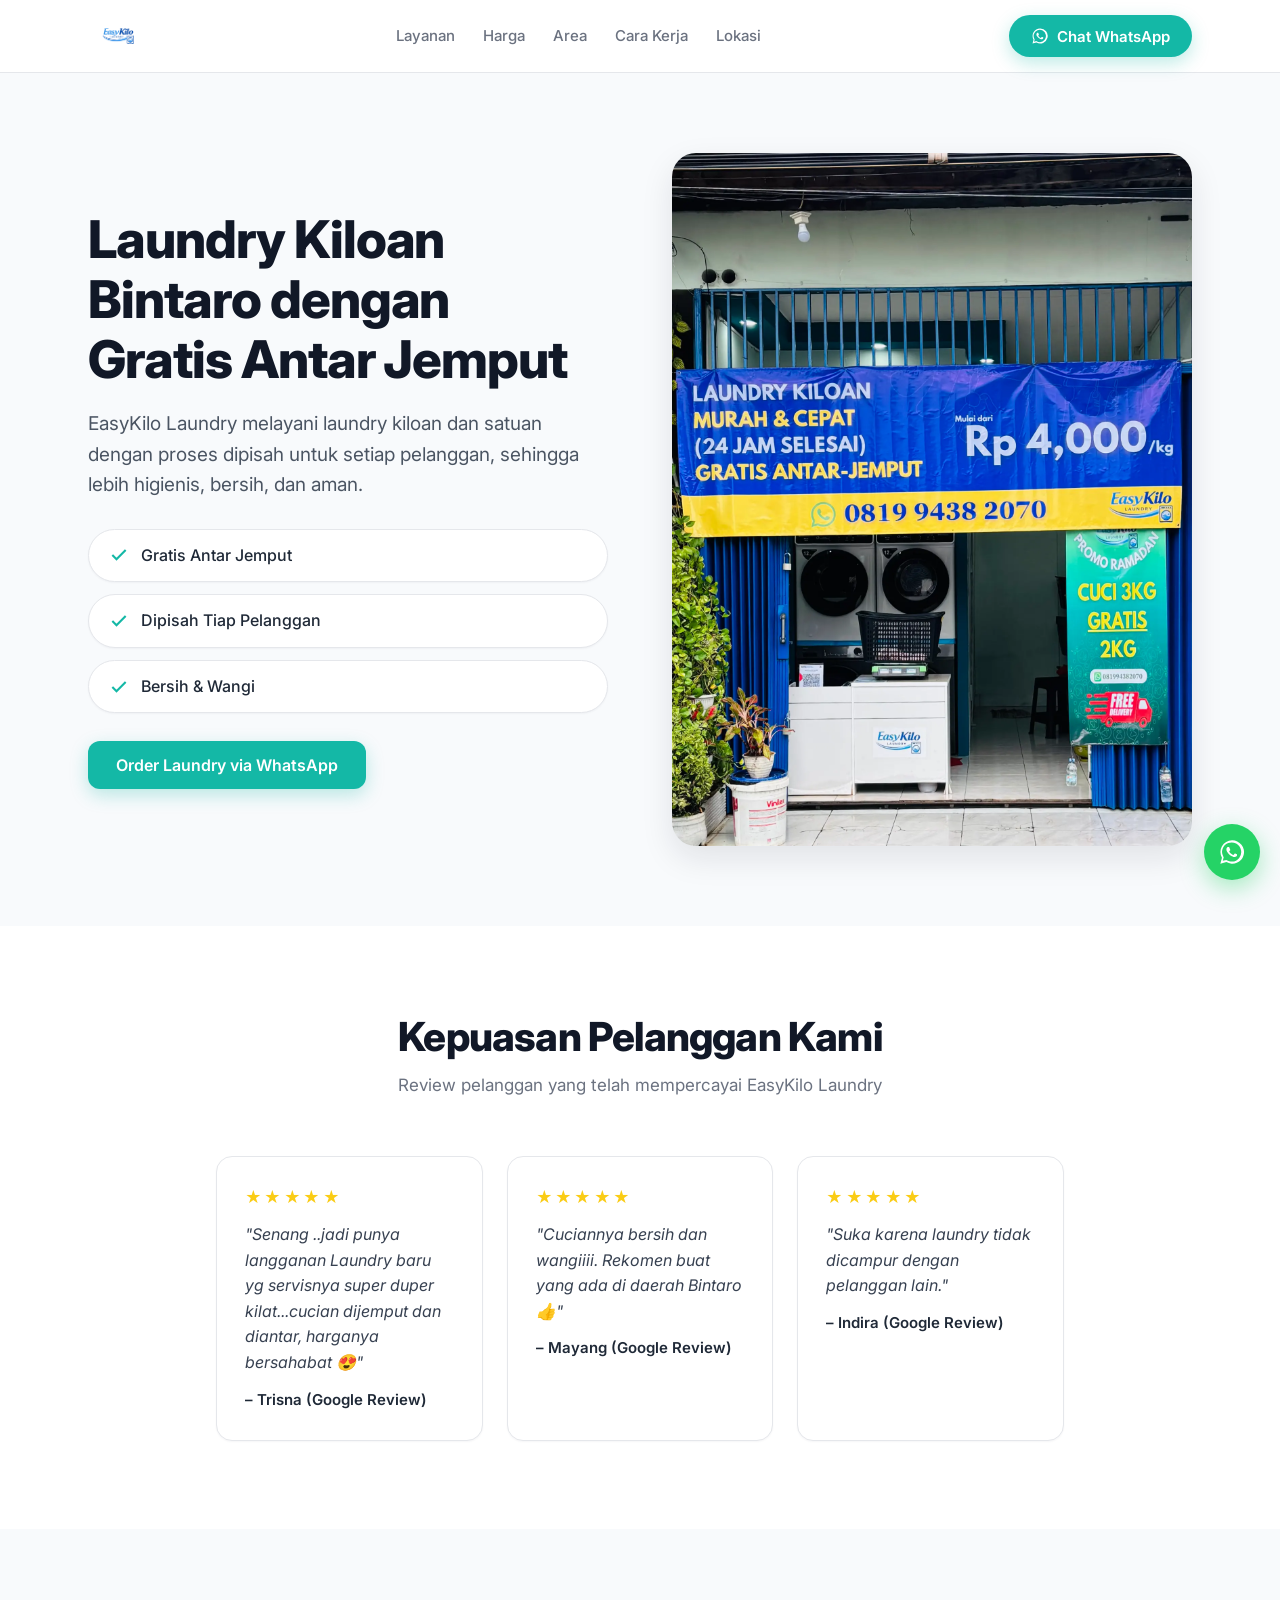
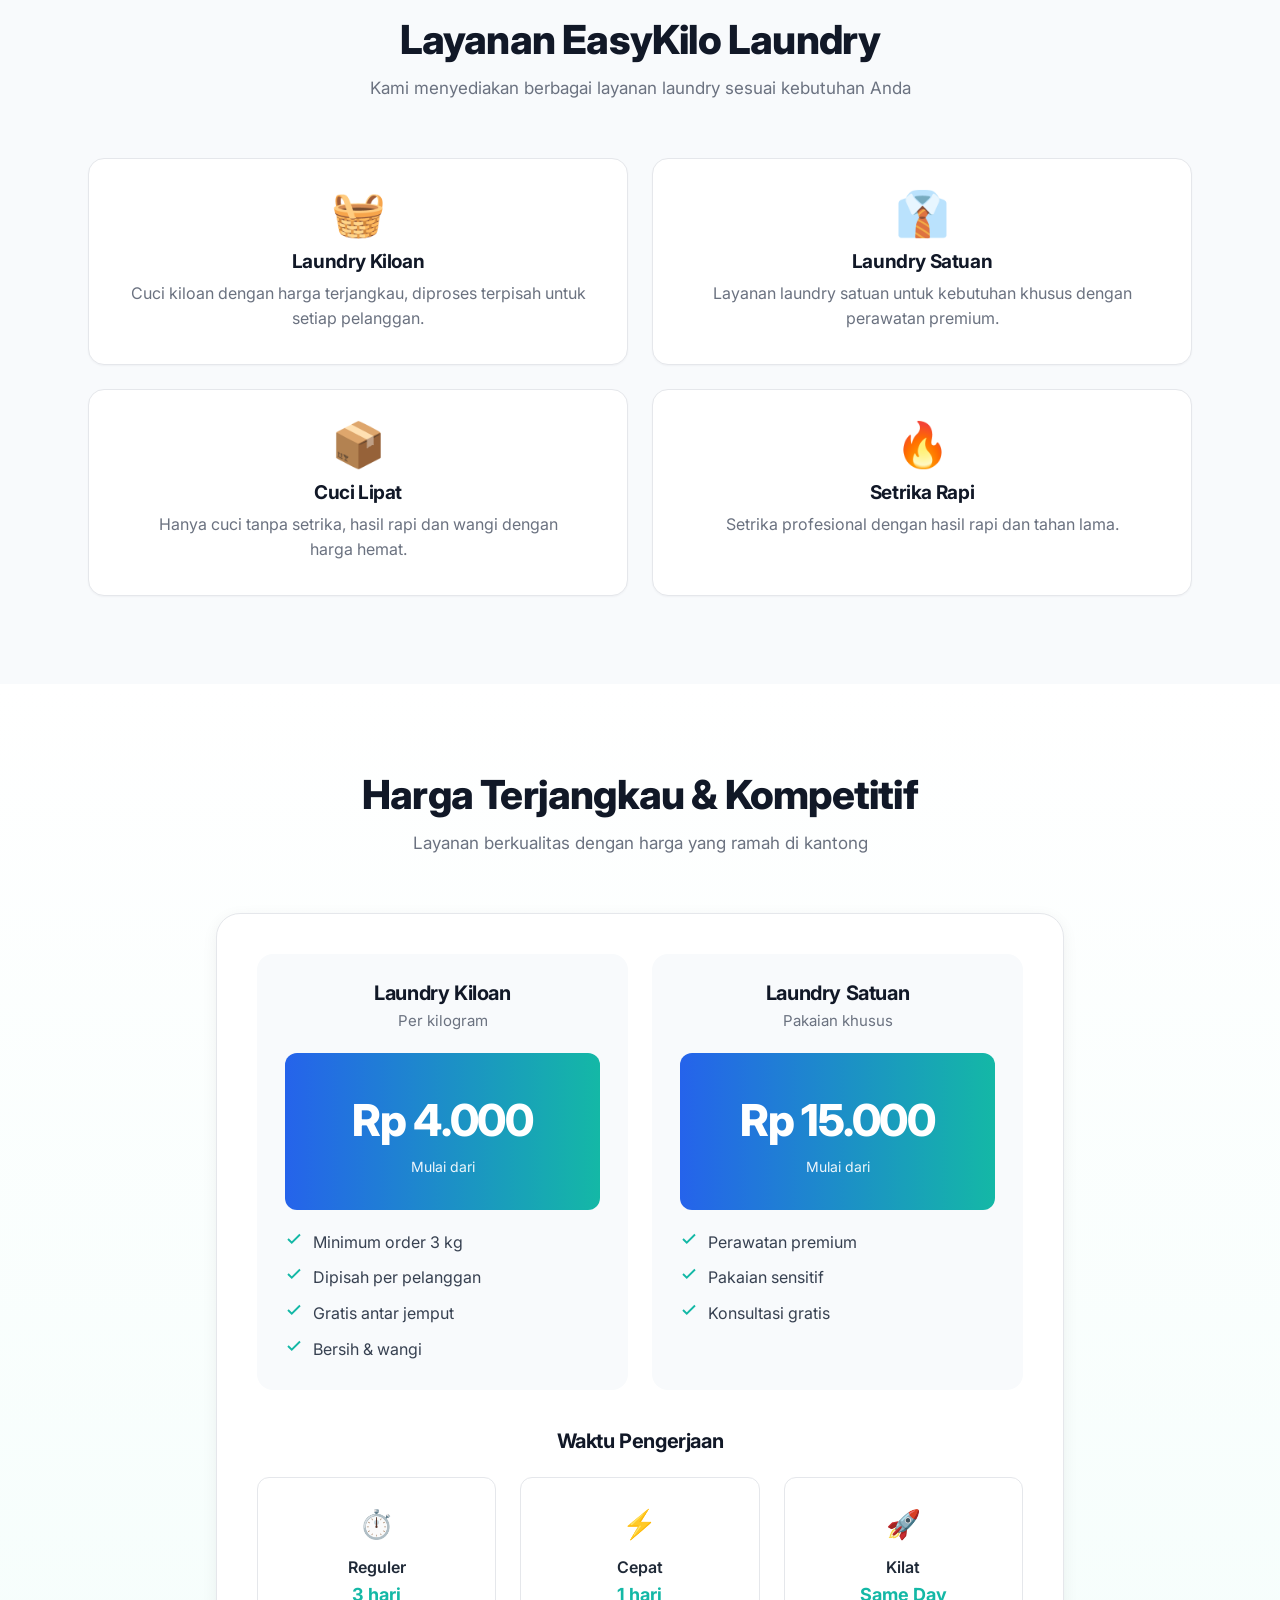
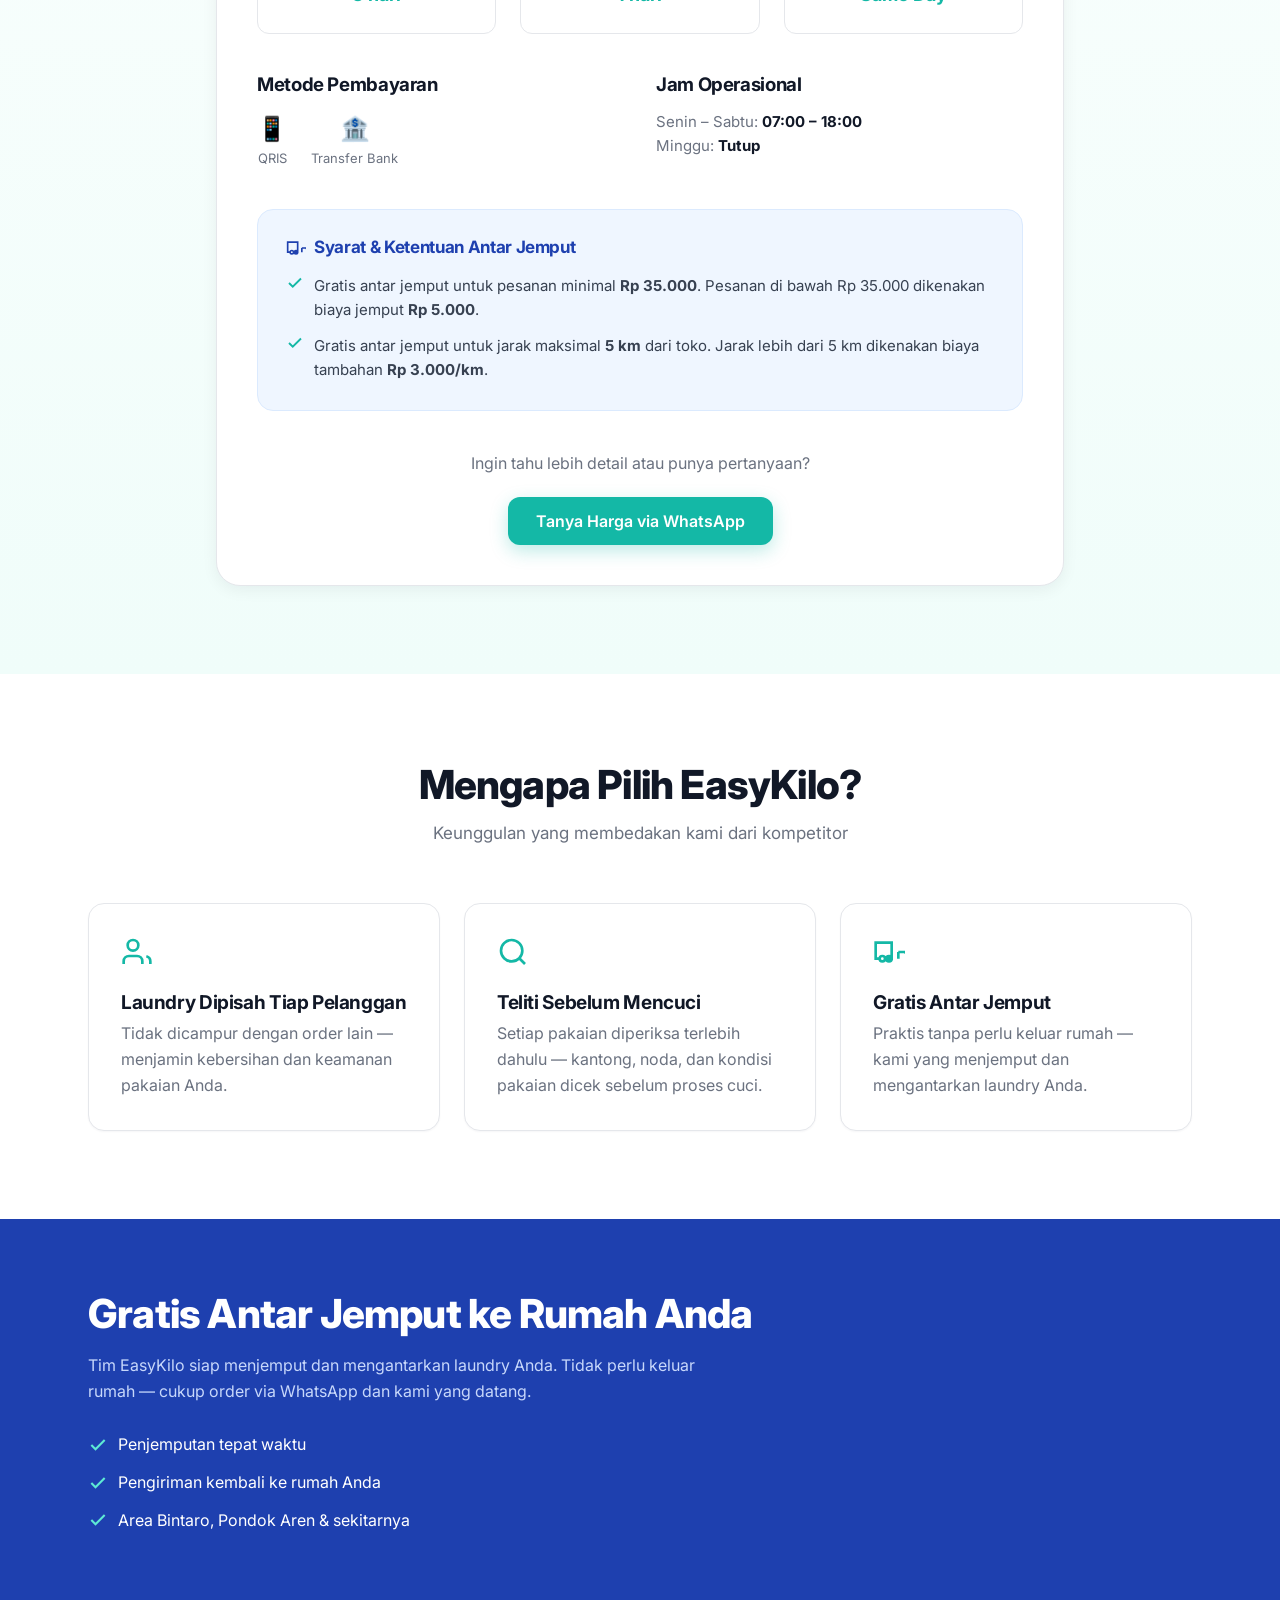
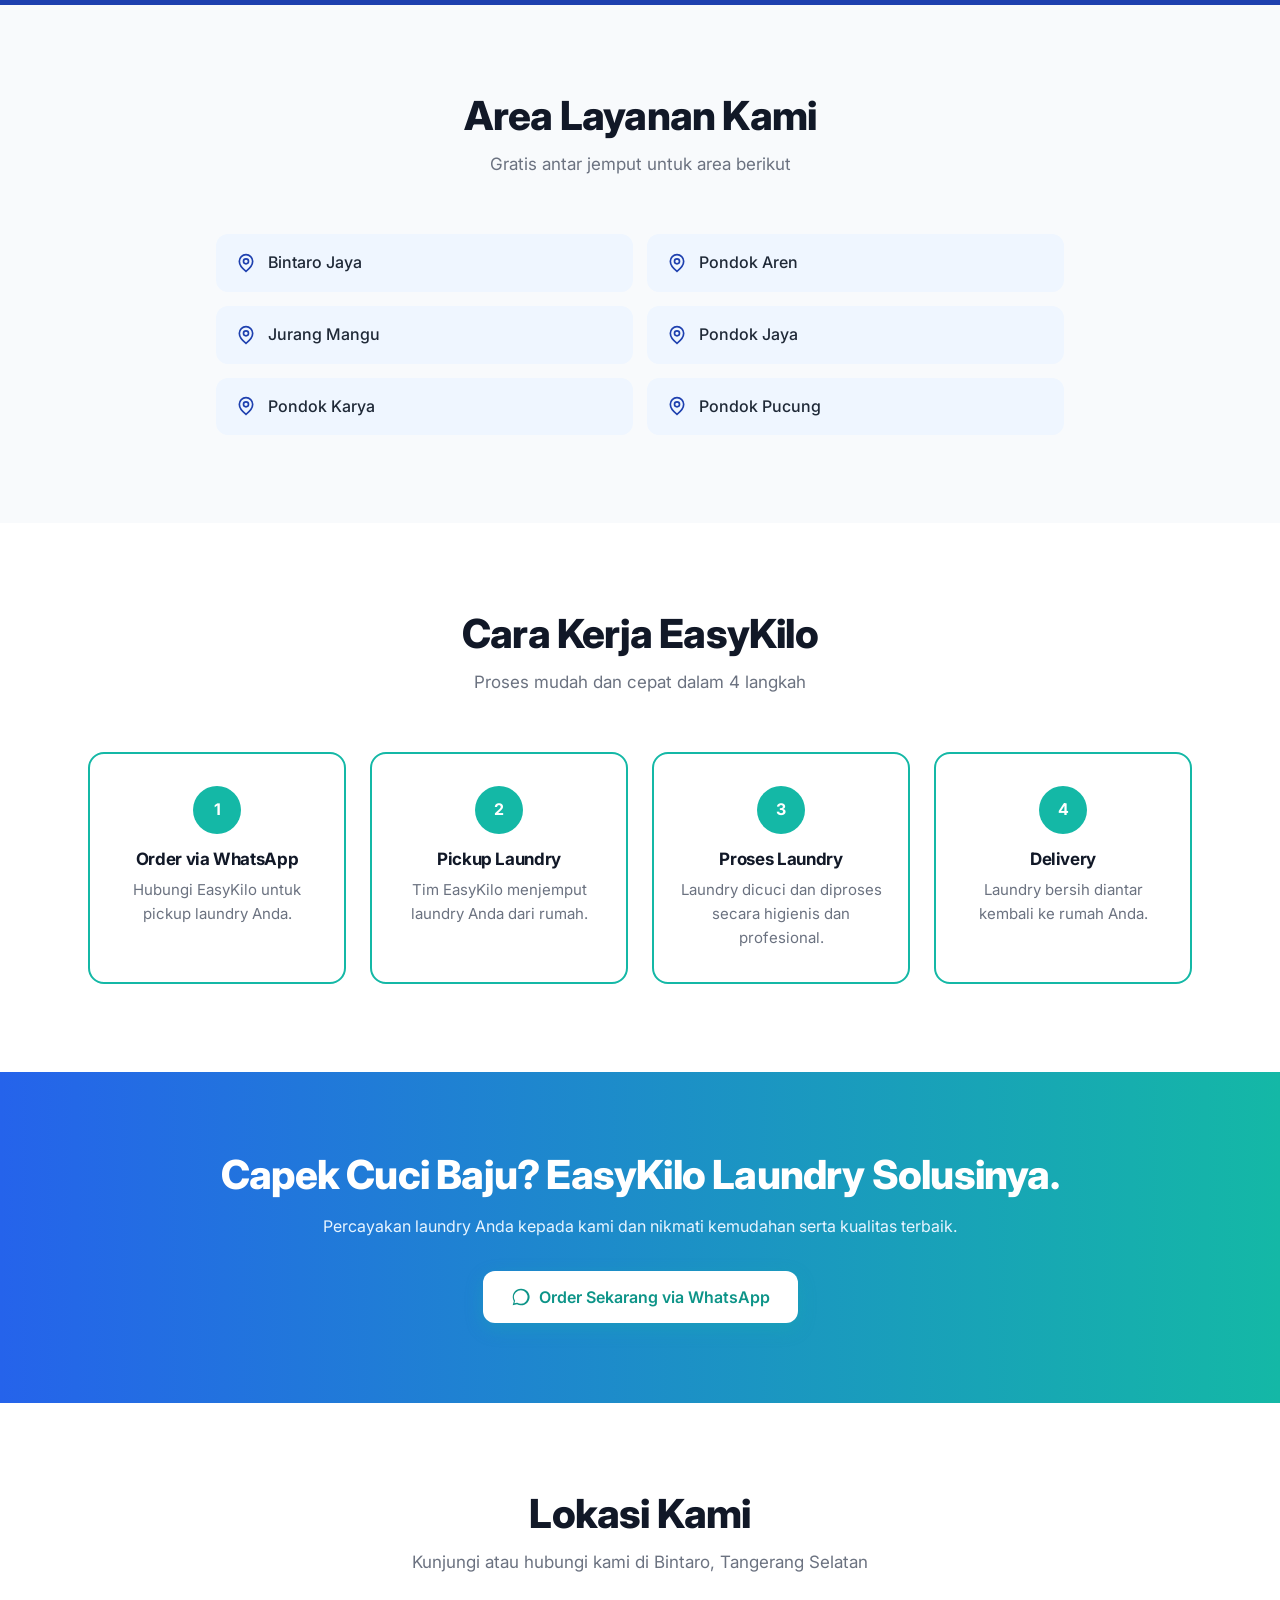
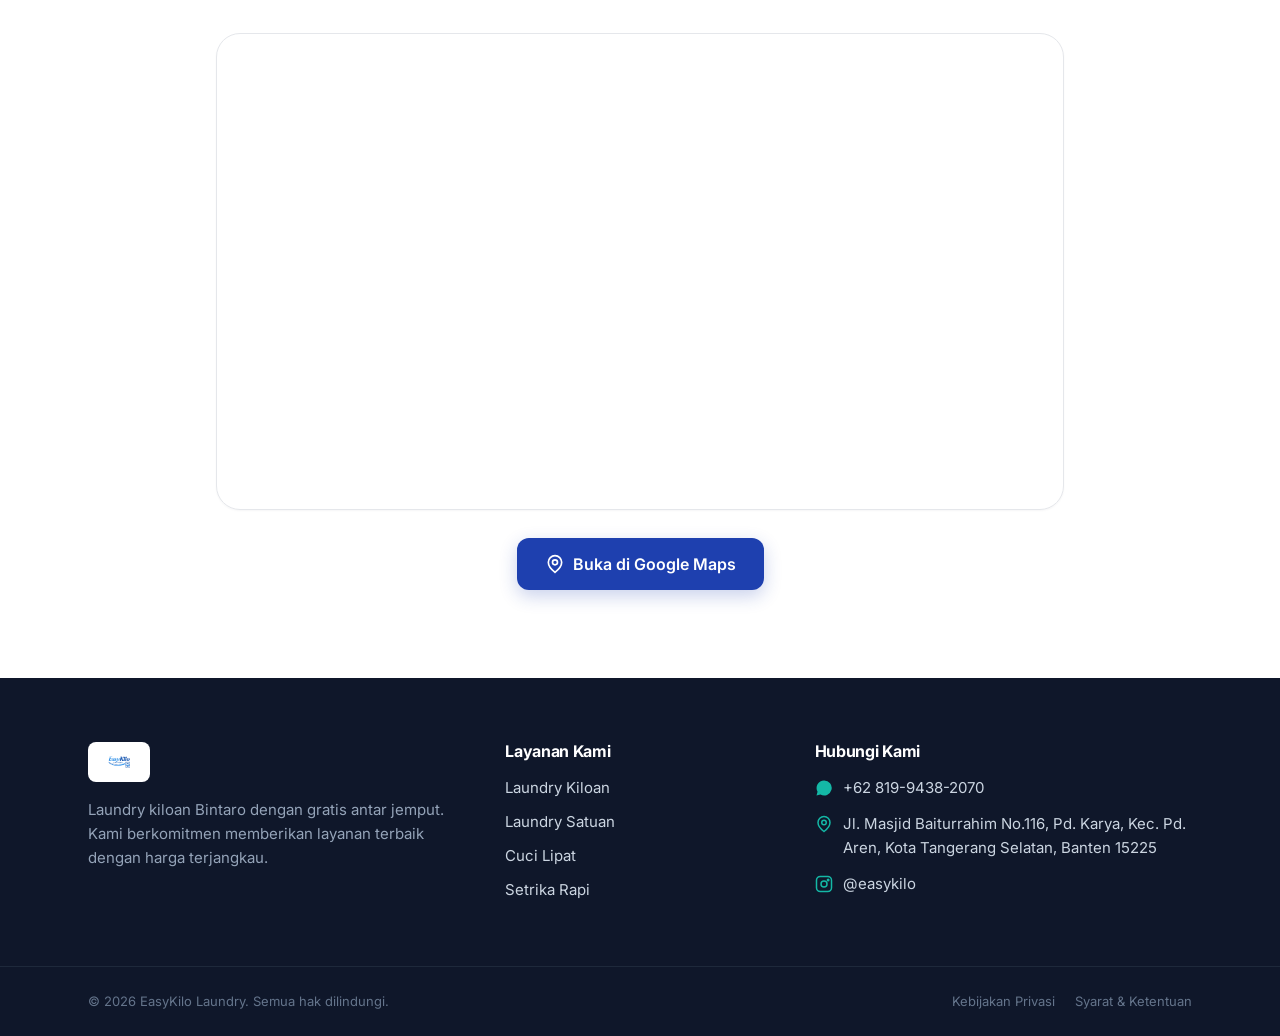
==== commit 4aa8f586: "Responsive fixes: side-by-side on desktop, stacked on mobile - Testimonials and pricing plan cards n" ====
--- a/index.html
+++ b/index.html
@@ -126,7 +126,7 @@
         <p class="section__sub">Review pelanggan yang telah mempercayai EasyKilo Laundry</p>
       </div>
 
-      <div class="grid">
+      <div class="grid grid--auto">
         <figure class="quote">
           <div class="quote__stars" aria-label="5 dari 5 bintang">★★★★★</div>
           <blockquote class="quote__text">"Senang ..jadi punya langganan Laundry baru yg servisnya super duper kilat...cucian dijemput dan diantar, harganya bersahabat 😍"</blockquote>
@@ -190,6 +190,7 @@
       </div>
 
       <div class="pricing">
+        <div class="grid grid--2">
         <div class="plan">
           <h3 class="plan__name">Laundry Kiloan</h3>
           <p class="plan__for">Per kilogram</p>
@@ -217,6 +218,7 @@
             <li><svg class="check" width="18" height="18" viewBox="0 0 24 24" fill="none" stroke="currentColor" stroke-width="2.5" aria-hidden="true"><path d="M20 6 9 17l-5-5"/></svg><span>Pakaian sensitif</span></li>
             <li><svg class="check" width="18" height="18" viewBox="0 0 24 24" fill="none" stroke="currentColor" stroke-width="2.5" aria-hidden="true"><path d="M20 6 9 17l-5-5"/></svg><span>Konsultasi gratis</span></li>
           </ul>
+        </div>
         </div>
 
         <div>
--- a/styles.css
+++ b/styles.css
@@ -63,7 +63,7 @@
 }
 
 a { color: inherit; text-decoration: none; }
-ul { list-style: none; padding: 0; }
+ul, ol { list-style: none; padding: 0; }
 
 h1, h2, h3 {
   color: var(--ink-strong);
@@ -248,6 +248,12 @@
 .grid--3 { grid-template-columns: 1fr; }
 @media (min-width: 40rem) { .grid--2 { grid-template-columns: repeat(2, 1fr); } }
 @media (min-width: 56rem) { .grid--3 { grid-template-columns: repeat(3, 1fr); } }
+
+/* Stacks on mobile, side-by-side once each item has room to breathe */
+.grid--auto { grid-template-columns: 1fr; }
+@media (min-width: 40rem) {
+  .grid--auto { grid-template-columns: repeat(auto-fit, minmax(240px, 1fr)); }
+}
 
 .card {
   background: #fff;
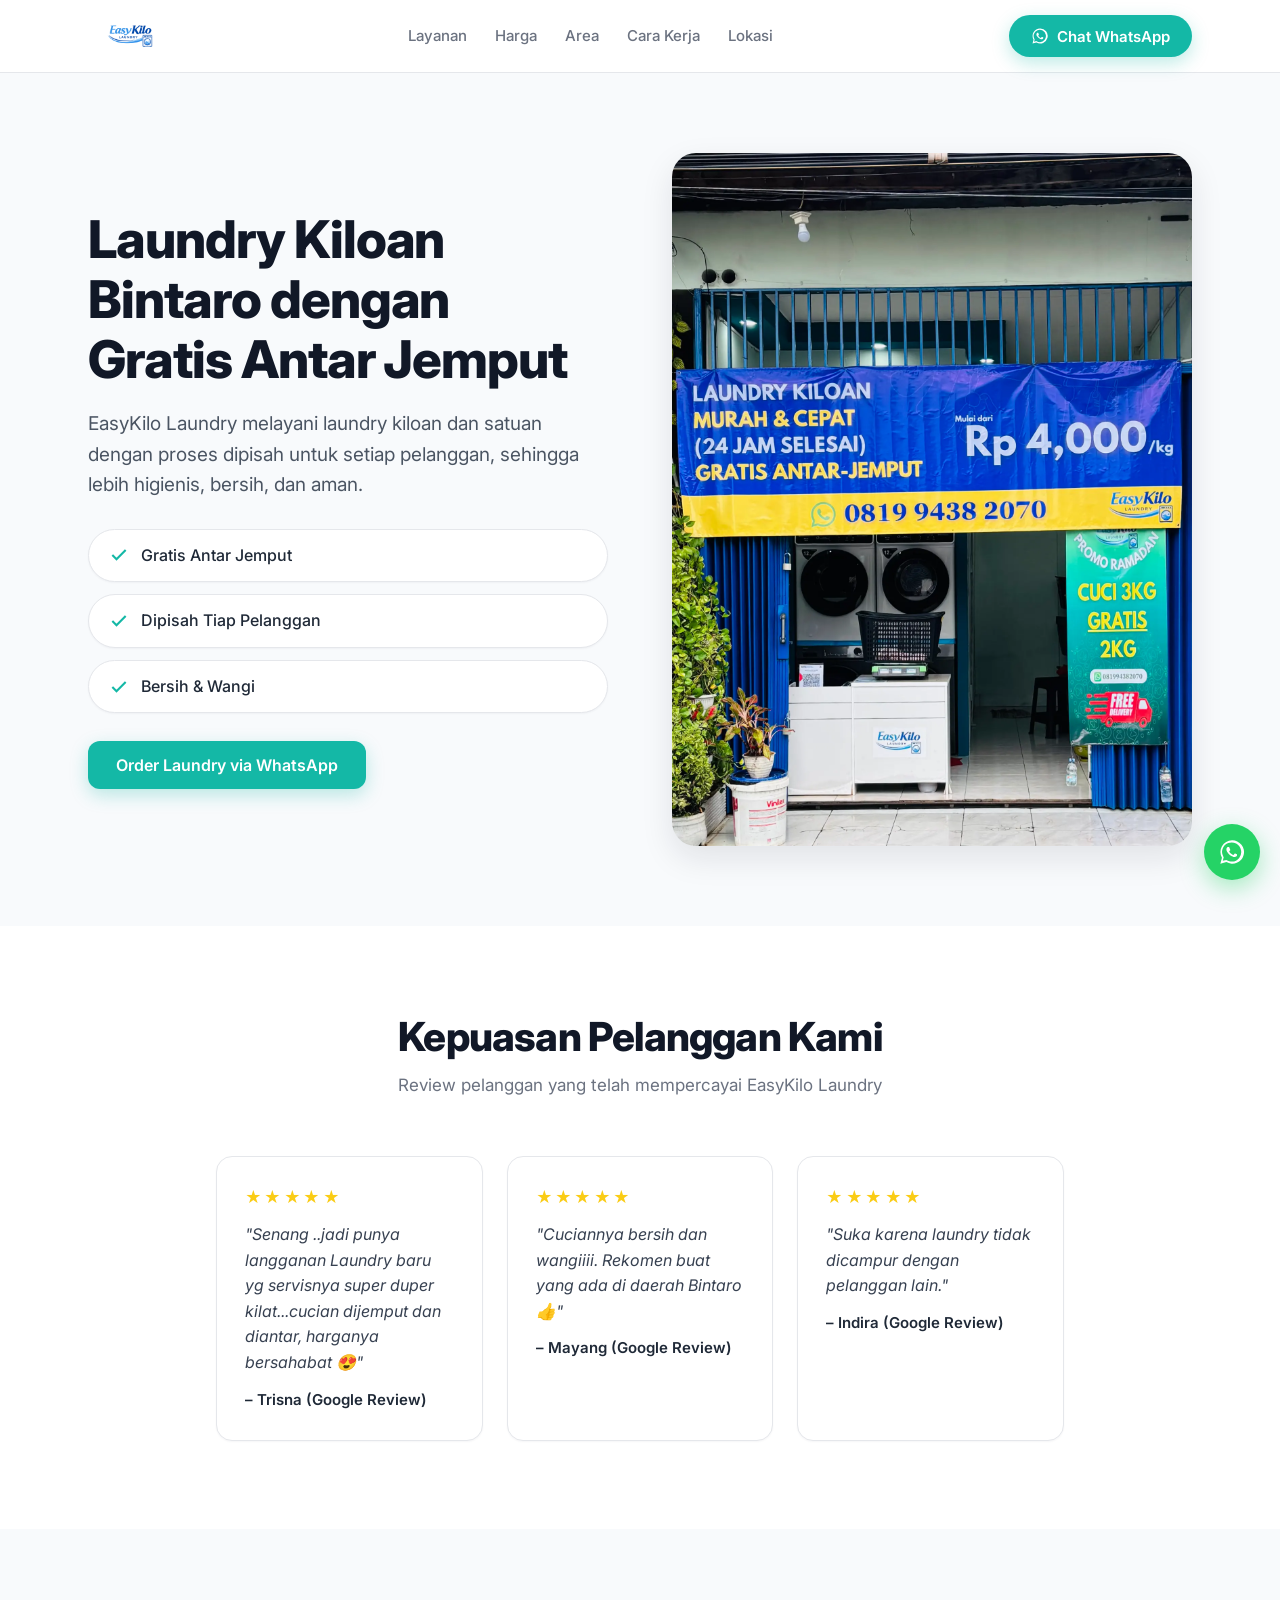
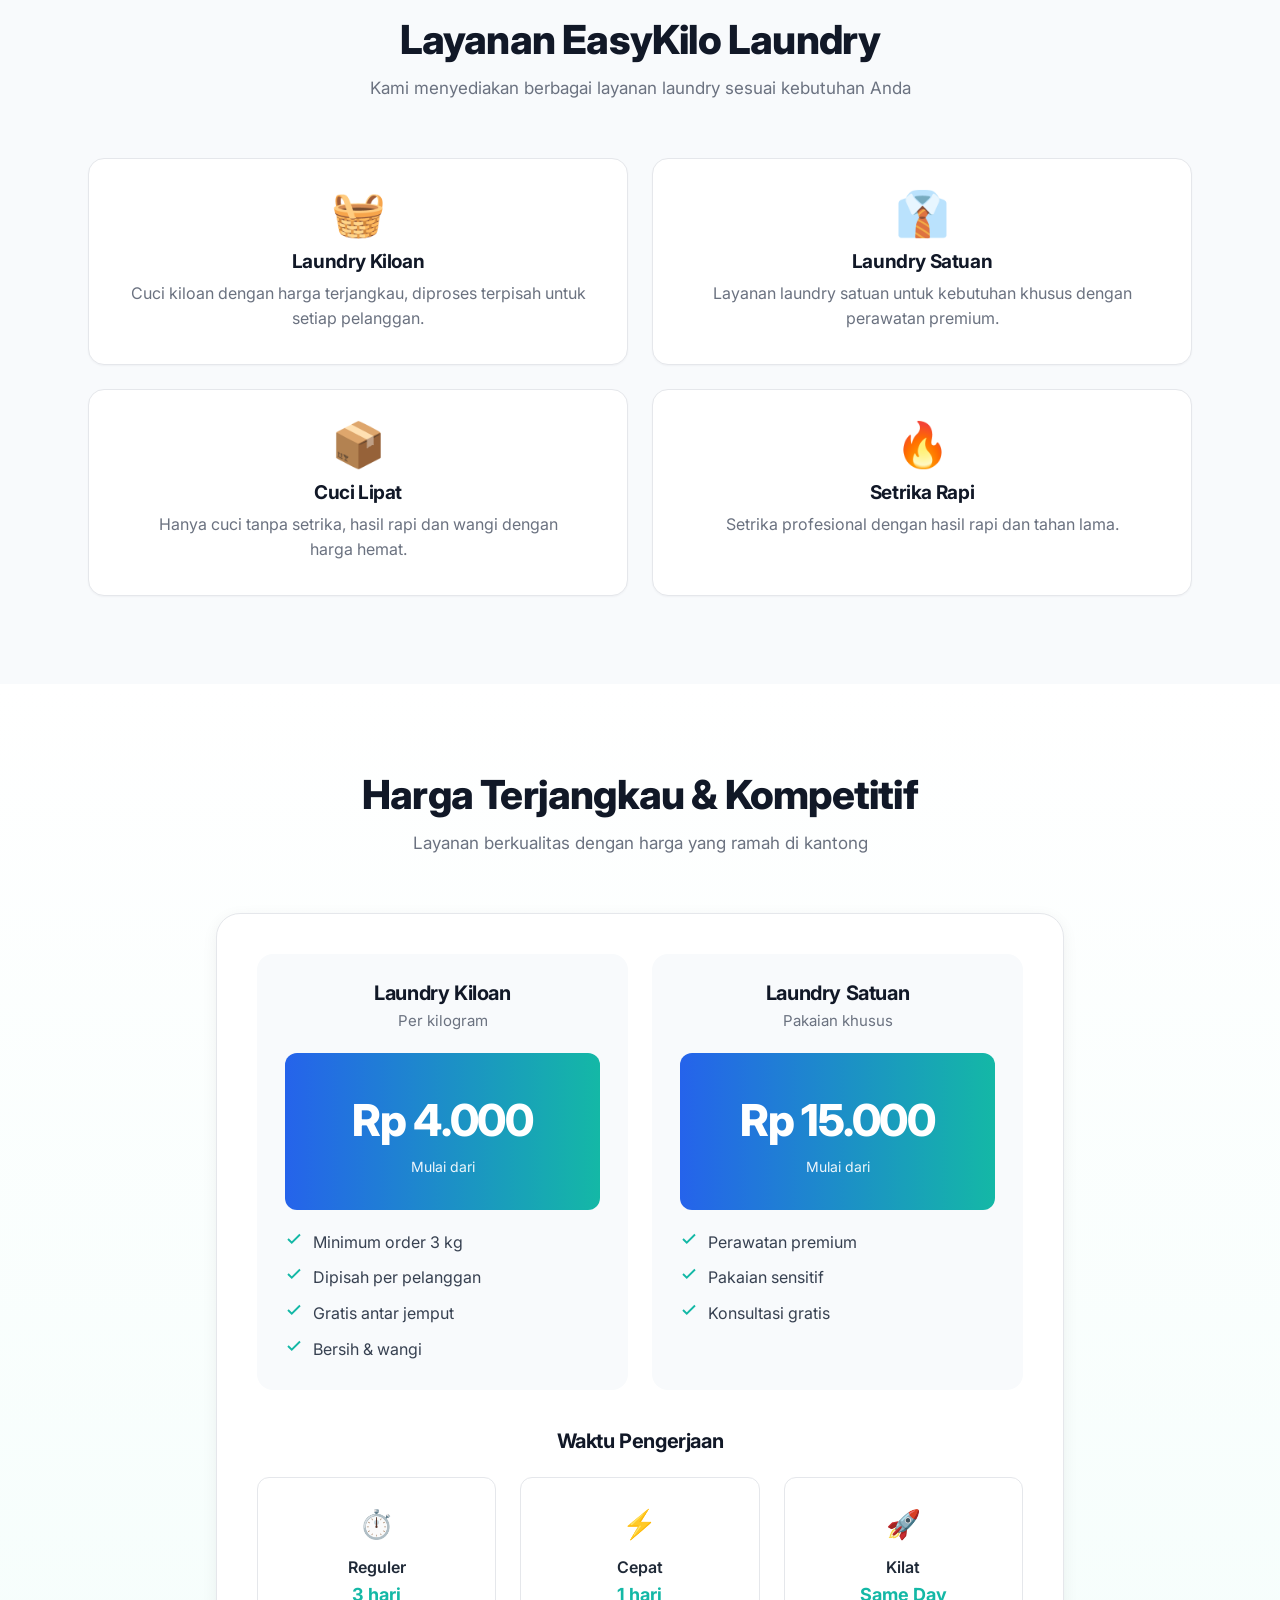
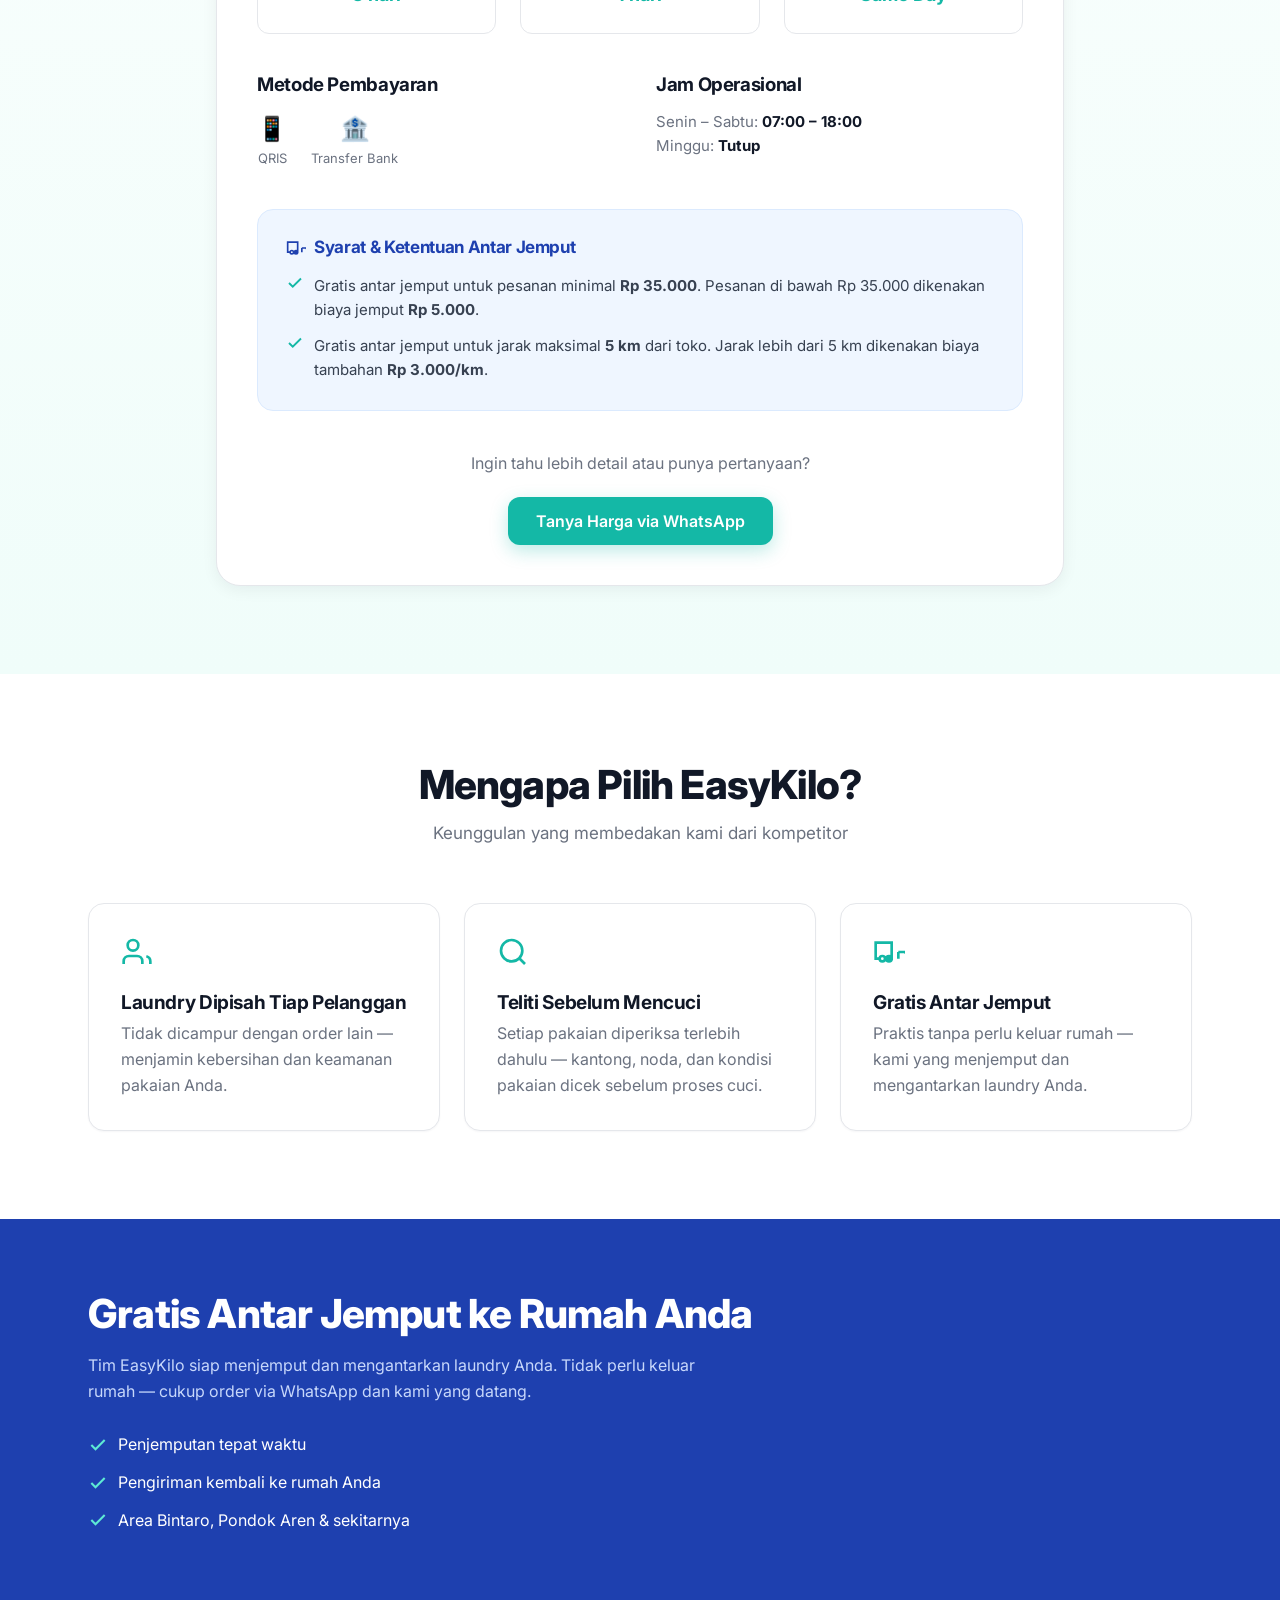
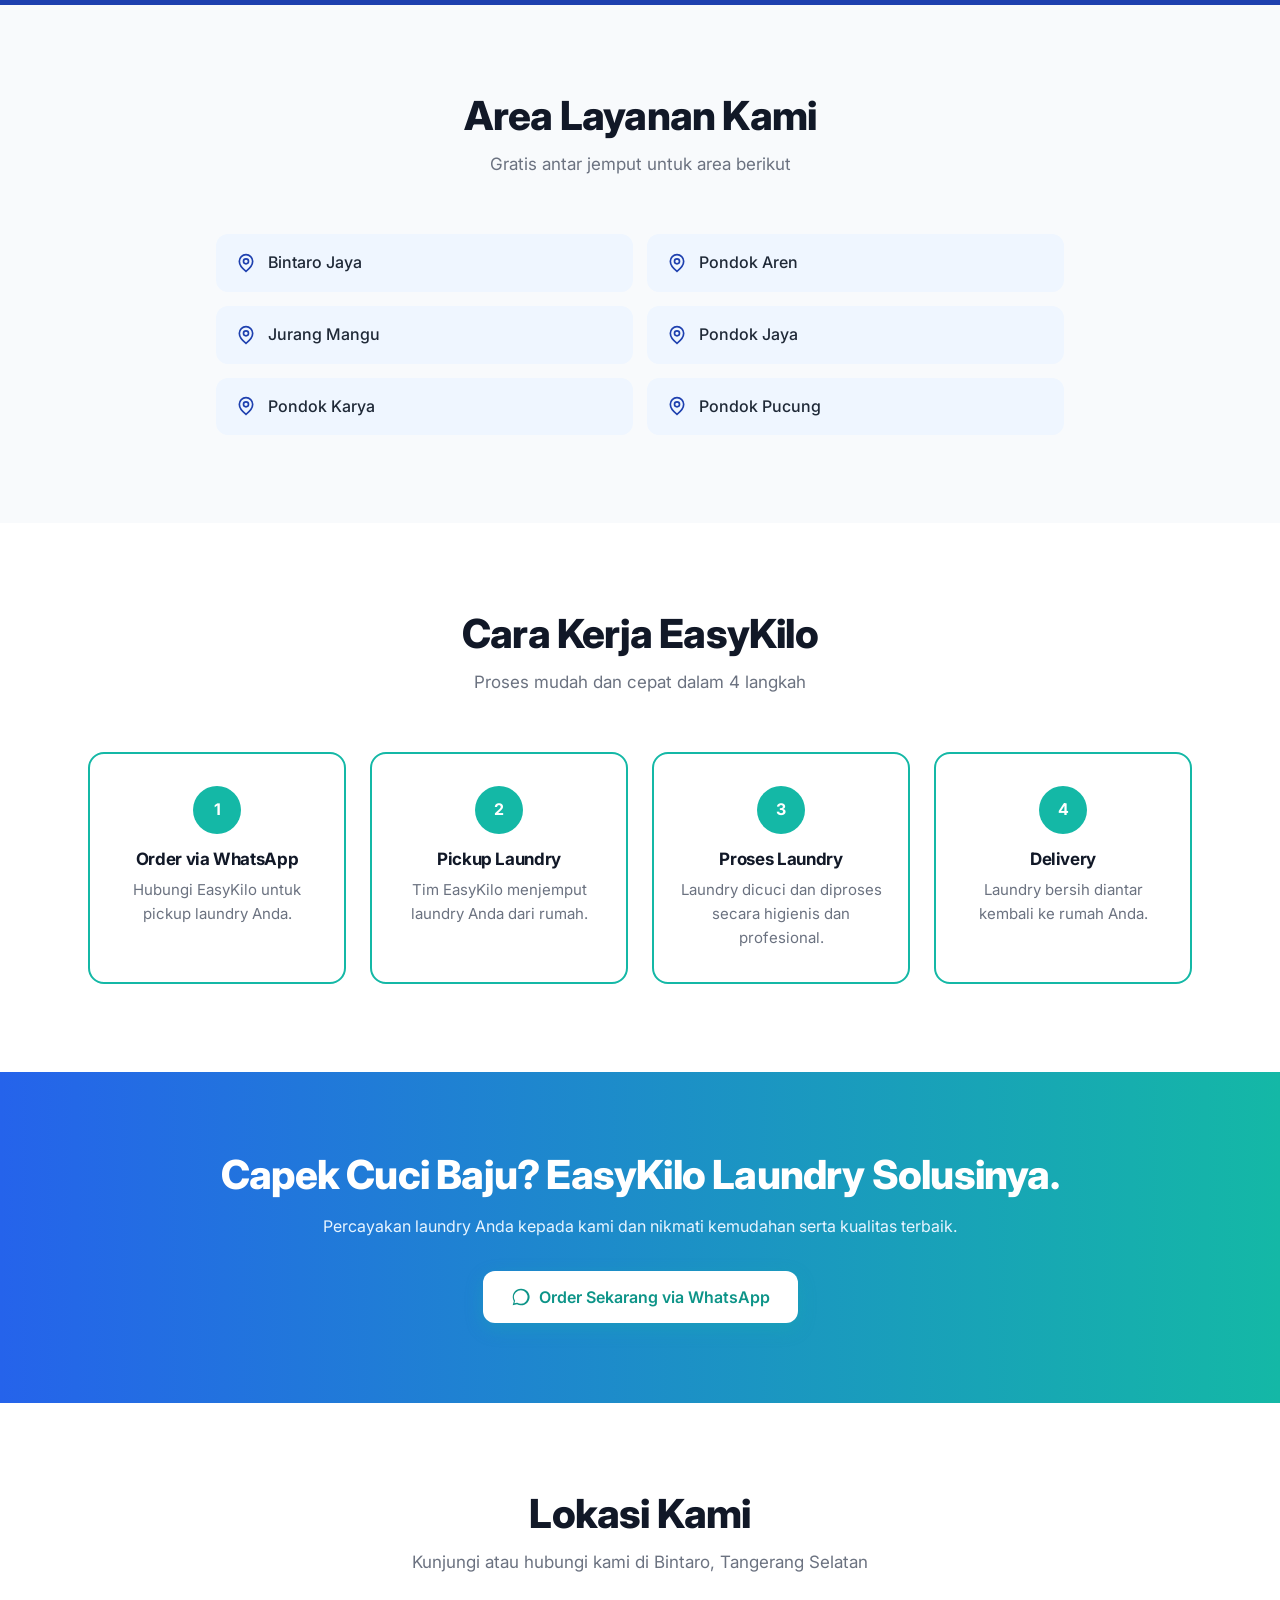
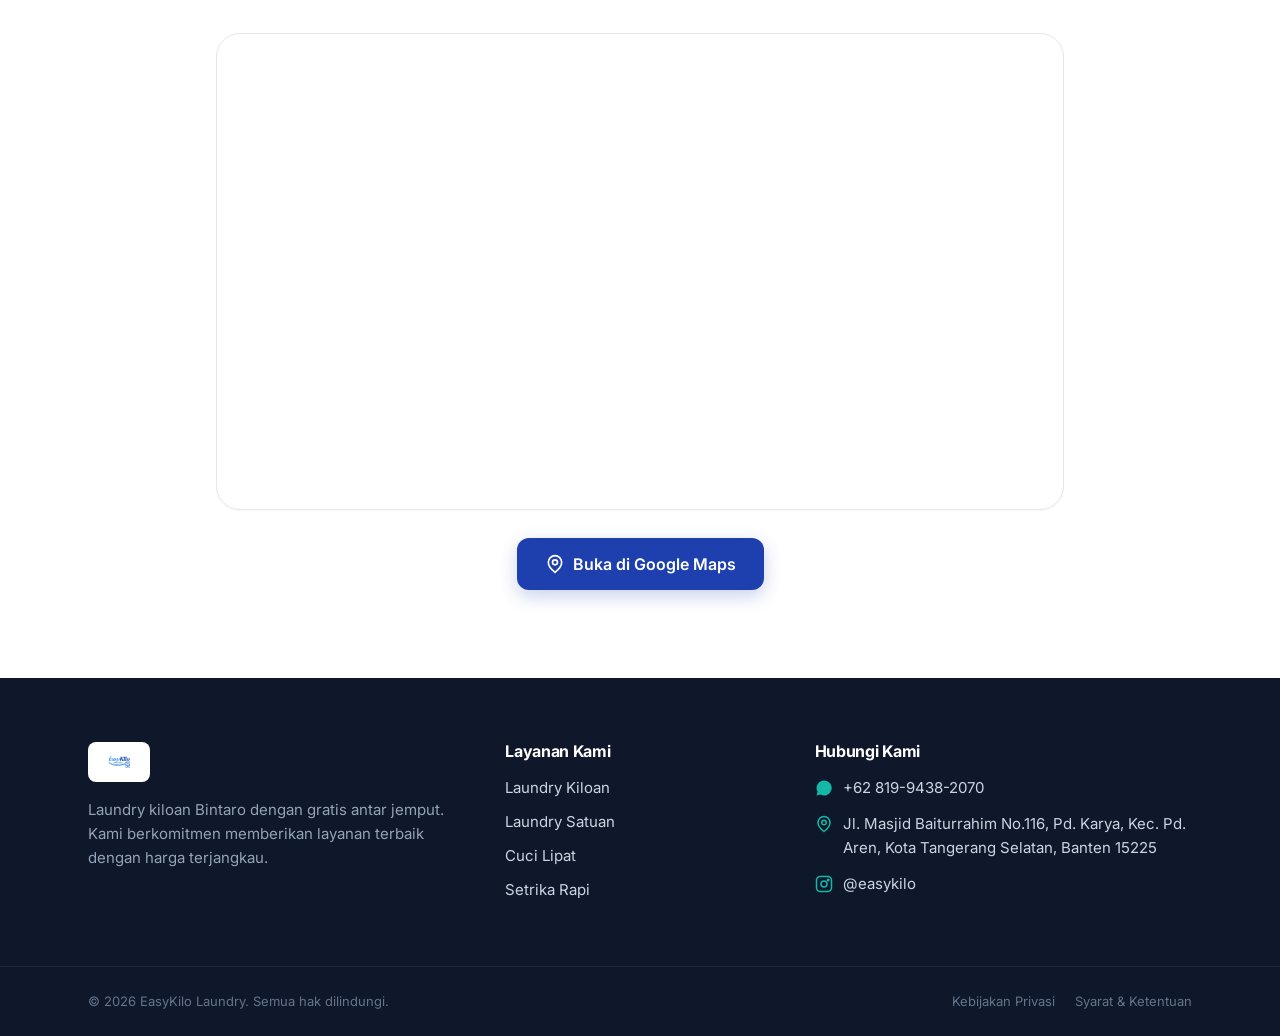
==== commit 907895ba: "Enlarge header logo, fix aspect-ratio mismatch - Header logo 2.5rem -> 3.5rem - width/height attrs s" ====
--- a/index.html
+++ b/index.html
@@ -70,7 +70,7 @@
 <header class="header">
   <div class="container header__inner">
     <a href="/" aria-label="EasyKilo Laundry — beranda">
-      <img class="header__logo" src="/assets/logo.webp" alt="EasyKilo Laundry" width="150" height="40">
+      <img class="header__logo" src="/assets/logo.webp" alt="EasyKilo Laundry" width="150" height="100">
     </a>
 
     <nav class="nav" aria-label="Navigasi utama">
@@ -422,7 +422,7 @@
 <footer class="footer">
   <div class="container footer__grid">
     <div>
-      <img class="footer__logo" src="/assets/logo.webp" alt="EasyKilo Laundry" width="150" height="40" loading="lazy">
+      <img class="footer__logo" src="/assets/logo.webp" alt="EasyKilo Laundry" width="150" height="100" loading="lazy">
       <p class="footer__about">Laundry kiloan Bintaro dengan gratis antar jemput. Kami berkomitmen memberikan layanan terbaik dengan harga terjangkau.</p>
     </div>
 
--- a/styles.css
+++ b/styles.css
@@ -179,7 +179,7 @@
   justify-content: space-between;
   gap: 1rem;
 }
-.header__logo { height: 2.5rem; width: auto; }
+.header__logo { height: 3.5rem; width: auto; }
 
 .nav {
   display: none;
